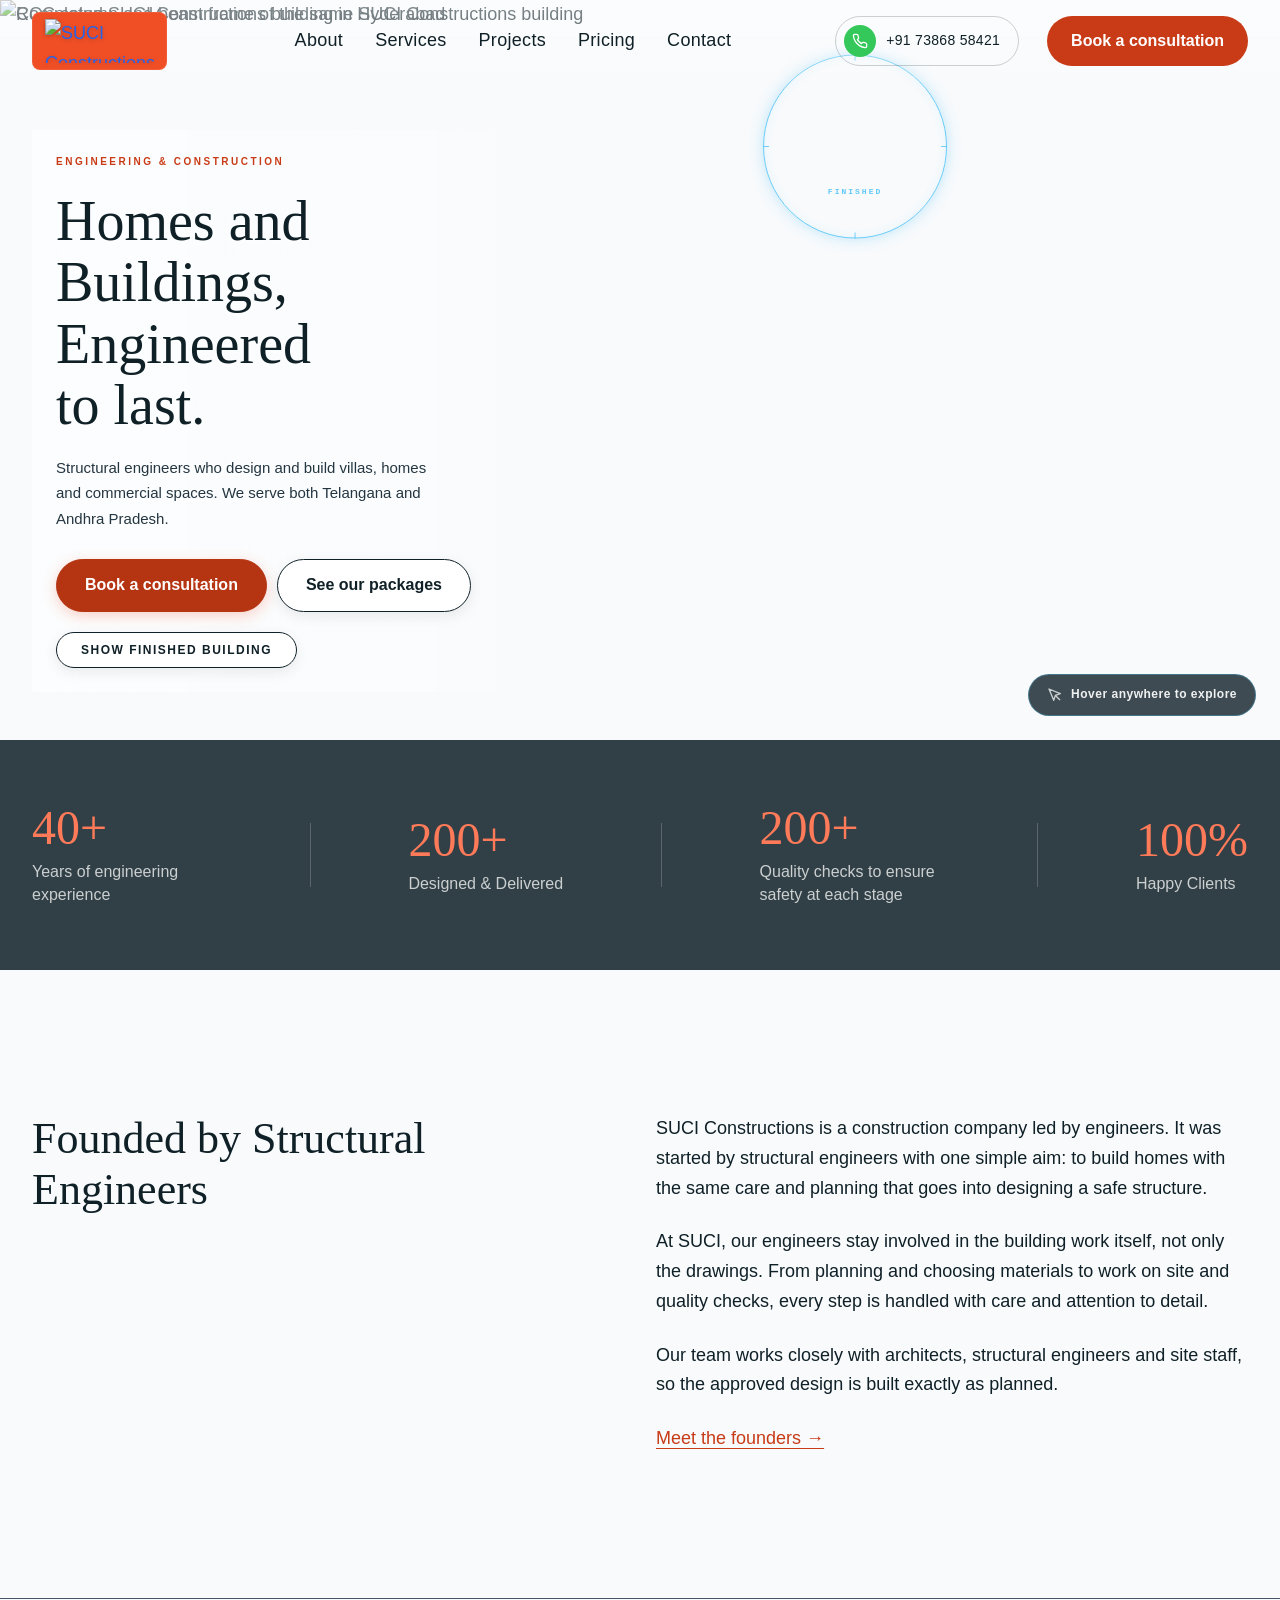
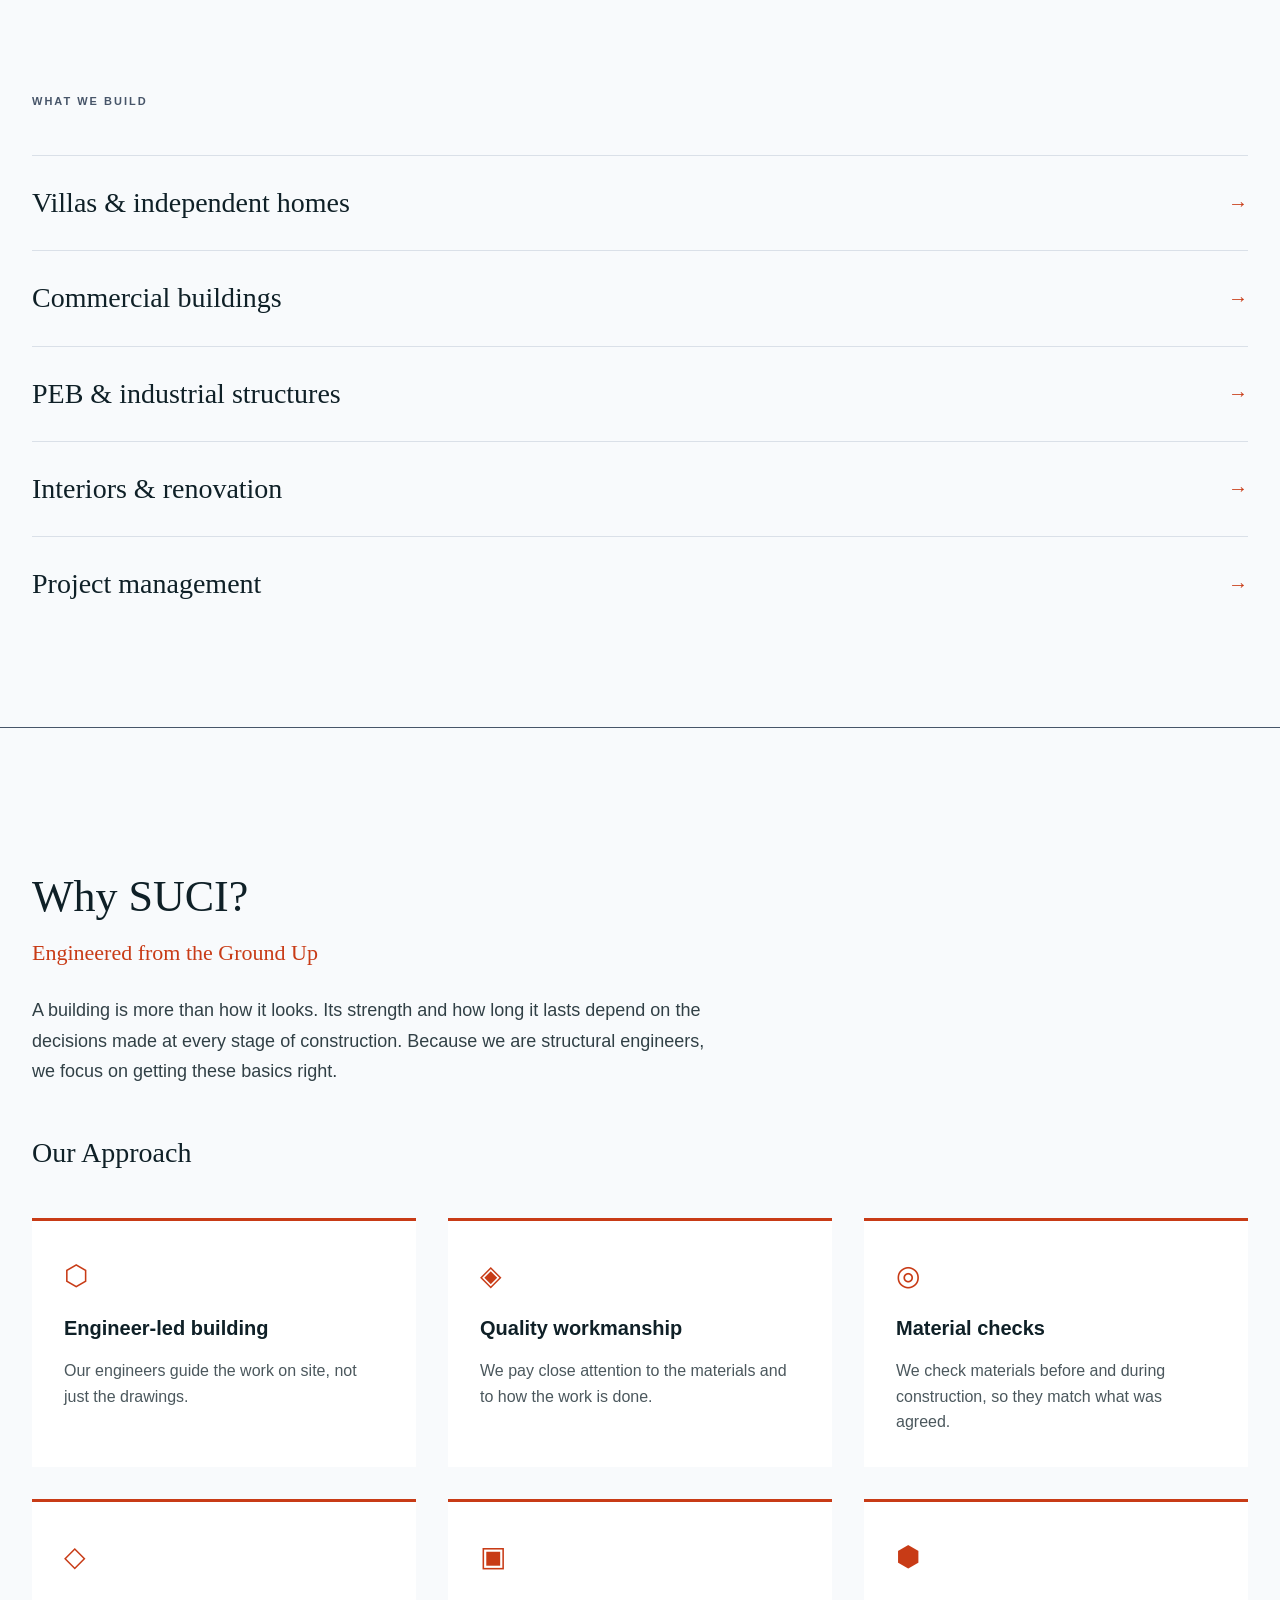
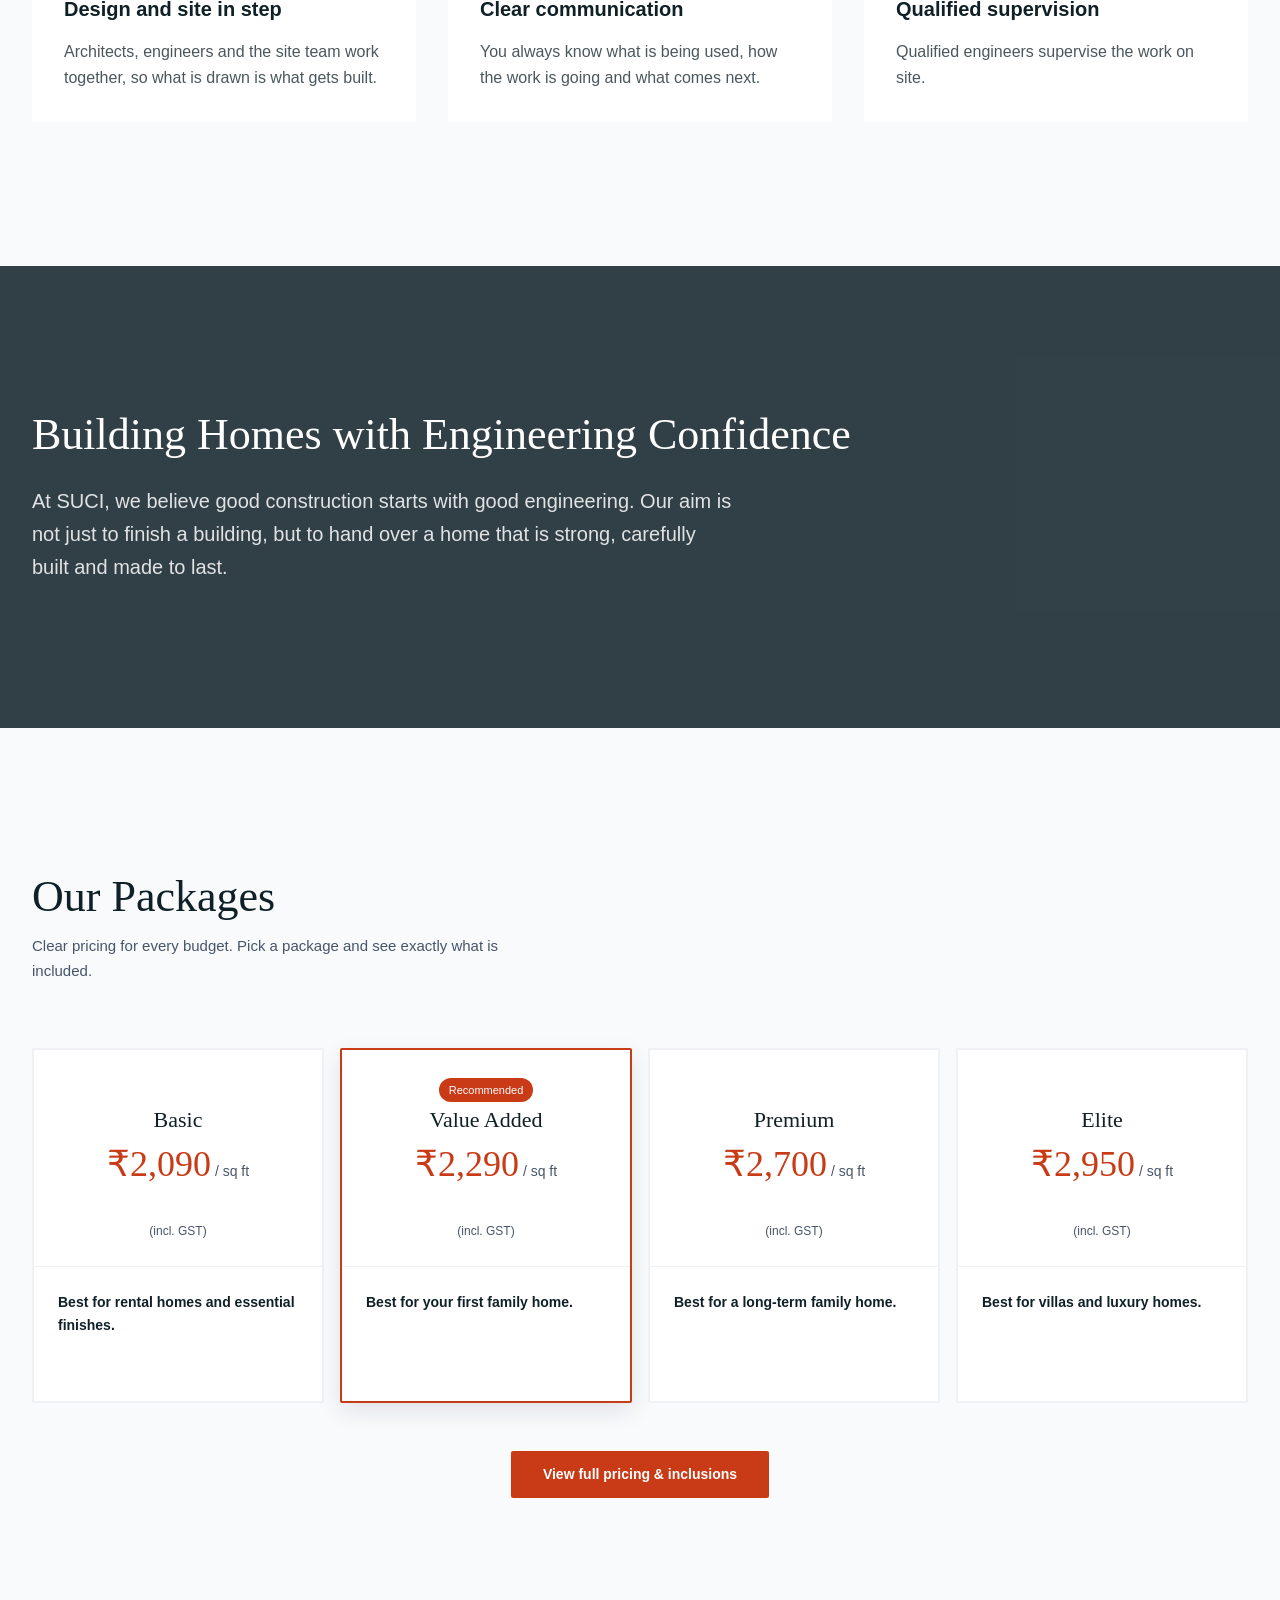
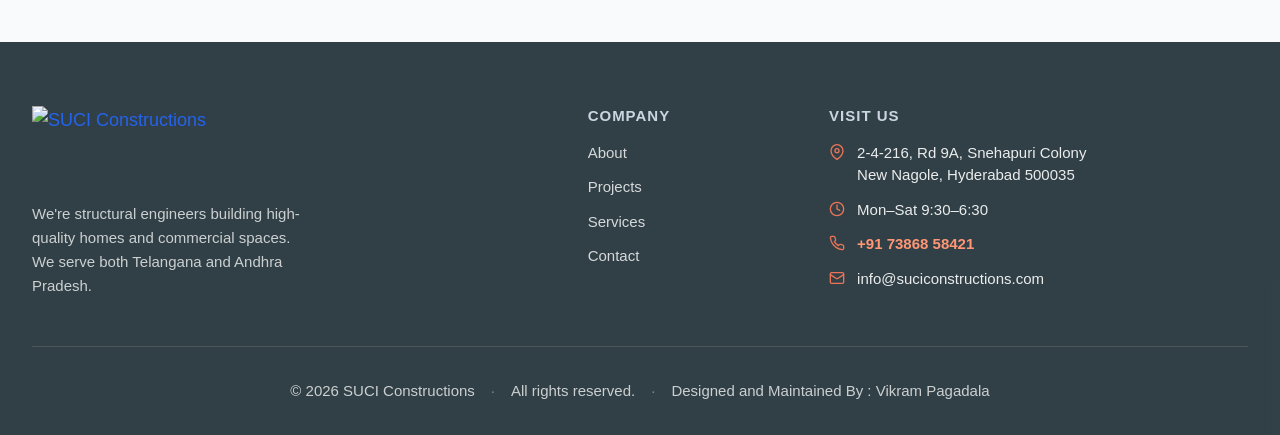
==== index.html @ 3cf6c7b2 "Upgrade hero reveal: desktop discovery hints, mobile before/after slider, and highlight SUCI signage" ====
<!DOCTYPE html>
<html lang="en-IN">
<head>
  <meta charset="UTF-8">
  <meta name="viewport" content="width=device-width, initial-scale=1.0">
  <title>Construction Company in Nagole, Hyderabad | SUCI Constructions</title>
  <meta name="description" content="Engineer-led construction company in Hyderabad. Villas, independent houses and commercial buildings from ₹2,090/sq ft incl. GST. Book a free site visit.">
  <meta name="robots" content="index, follow">
  <meta name="google-site-verification" content="68LJMjRYHz9mDx3RuXvPdCOgvHzrxz8_X8Z_x5QW__Y">
  <link rel="icon" href="favicon.ico" sizes="32x32">
  <link rel="icon" href="icon-48.png" type="image/png" sizes="48x48">
  <link rel="icon" href="icon-192.png" type="image/png" sizes="192x192">
  <link rel="apple-touch-icon" href="apple-touch-icon.png">
  <link rel="canonical" href="https://www.suciconstructions.com/">
  <link rel="preload" href="assets/fonts/bodoni-moda-latin.woff2" as="font" type="font/woff2" crossorigin>
  <link rel="preload" href="assets/fonts/manrope-latin.woff2" as="font" type="font/woff2" crossorigin>
  <link rel="stylesheet" href="style.css?v=20261029b">
  <script type="application/ld+json">
  {
    "@context": "https://schema.org",
    "@graph": [
      {
        "@type": "GeneralContractor",
        "@id": "https://www.suciconstructions.com/#business",
        "name": "SUCI Constructions",
        "url": "https://www.suciconstructions.com",
        "logo": "https://www.suciconstructions.com/assets/logos/suci-logo.png",
        "description": "Engineer-led construction company in Hyderabad building villas, independent houses and commercial buildings across Telangana and Andhra Pradesh.",
        "telephone": "+917386858421",
        "email": "info@suciconstructions.com",
        "foundingDate": "2025",
        "priceRange": "₹2,090–₹2,950 per sq ft",
        "address": {
          "@type": "PostalAddress",
          "streetAddress": "2-4-216, Road No. 9A, Snehapuri Colony, New Nagole",
          "addressLocality": "Hyderabad",
          "addressRegion": "Telangana",
          "postalCode": "500035",
          "addressCountry": "IN"
        },
        "geo": { "@type": "GeoCoordinates", "latitude": 17.3721316, "longitude": 78.556481 },
        "hasMap": "https://maps.app.goo.gl/ZUyRYHumkC7Lw5jk9",
        "openingHoursSpecification": [{
          "@type": "OpeningHoursSpecification",
          "dayOfWeek": ["Monday","Tuesday","Wednesday","Thursday","Friday","Saturday"],
          "opens": "09:30",
          "closes": "18:30"
        }],
        "areaServed": [
          { "@type": "City", "name": "Hyderabad" },
          { "@type": "State", "name": "Telangana" },
          { "@type": "State", "name": "Andhra Pradesh" }
        ],
        "sameAs": [
          "https://www.instagram.com/suci_constructions/",
          "https://www.youtube.com/@SUCICONSTRUCTIONS"
        ],
        "founder": { "@type": "Person", "name": "C. A. Prasad", "jobTitle": "Founder & Director" }
      },
      {
        "@type": "WebSite",
        "@id": "https://www.suciconstructions.com/#website",
        "url": "https://www.suciconstructions.com",
        "name": "SUCI Constructions",
        "inLanguage": "en-IN",
        "publisher": { "@id": "https://www.suciconstructions.com/#business" }
      }
    ]
  }
  </script>
</head>
<body>
  <a href="#main-content" class="skip-link">Skip to main content</a>

  <!-- HEADER -->
  <header class="site-header light-hero" id="site-header">
    <div class="container header-container">
      <a href="/" class="header-logo">
        <img src="assets/logos/suci-logo-200.webp" srcset="assets/logos/suci-logo-200.webp 200w, assets/logos/suci-logo-400.webp 400w" sizes="110px" width="200" height="81" alt="SUCI Constructions">
      </a>
      <nav class="header-nav">
        <a href="/about">About</a>
        <a href="/services">Services</a>
        <a href="/projects">Projects</a>
        <a href="/pricing">Pricing</a>
        <a href="/contact">Contact</a>
      </nav>
      <div class="header-right">
        <a href="tel:+917386858421" class="header-phone" aria-label="Call us at +91 73868 58421">
          <span class="phone-icon-wrap" aria-hidden="true">
            <svg xmlns="http://www.w3.org/2000/svg" width="16" height="16" viewBox="0 0 24 24" fill="none" stroke="currentColor" stroke-width="2" stroke-linecap="round" stroke-linejoin="round"><path d="M22 16.92v3a2 2 0 0 1-2.18 2 19.79 19.79 0 0 1-8.63-3.07 19.5 19.5 0 0 1-6-6 19.79 19.79 0 0 1-3.07-8.67A2 2 0 0 1 4.11 2h3a2 2 0 0 1 2 1.72 12.84 12.84 0 0 0 .7 2.81 2 2 0 0 1-.45 2.11L8.09 9.91a16 16 0 0 0 6 6l1.27-1.27a2 2 0 0 1 2.11-.45 12.84 12.84 0 0 0 2.81.7A2 2 0 0 1 22 16.92z"></path></svg>
          </span>
          <span class="phone-number">+91 73868 58421</span>
        </a>
        <div class="header-actions">
          <a href="/contact" class="header-cta">Book a consultation</a>
        </div>
        <button class="hamburger" aria-label="Open menu" aria-expanded="false" id="hamburger-btn">
          <span class="hamburger-bar"></span>
          <span class="hamburger-bar"></span>
          <span class="hamburger-bar"></span>
        </button>
      </div>
    </div>
  </header>

  <!-- MOBILE MENU -->
  <div class="mobile-menu" id="mobile-menu">
    <nav class="mobile-nav">
      <a href="/about">About</a>
      <a href="/services">Services</a>
      <a href="/projects">Projects</a>
      <a href="/pricing">Pricing</a>
      <a href="/contact">Contact</a>
    </nav>
    <div class="mobile-actions">
      <a href="tel:+917386858421" class="mobile-phone">+91 73868 58421</a>
      <a href="/contact" class="mobile-cta">Book a consultation</a>
    </div>
  </div>

  <main id="main-content">

    <!-- HERO -->
    <section class="hero-section" id="hero-reveal-section" aria-label="From structural design to completed building" style="--x: 66.8%; --y: 19.8%; --r: 78px; --feather: 28px; --mask-center: transparent; --mask-edge: black;">
      <div class="hero-image-stage" id="hero-stage">
        <!-- Bottom layer: Finished building -->
        <div class="hero-layer hero-layer-final">
          <picture>
            <source media="(max-width: 1023px)" sizes="100vw"
              srcset="assets/images/hero/hero-finished-synced-sq-480.webp 480w,
                      assets/images/hero/hero-finished-synced-sq-800.webp 800w,
                      assets/images/hero/hero-finished-synced-sq-941.webp 941w">
            <img src="assets/images/hero/hero-finished-synced-1672.webp"
              srcset="assets/images/hero/hero-finished-synced-1280.webp 1280w,
                      assets/images/hero/hero-finished-synced-1672.webp 1672w"
              sizes="100vw" width="1672" height="941" fetchpriority="high"
              alt="Completed SUCI Constructions building in Hyderabad" draggable="false">
          </picture>
        </div>

        <!-- Top layer: RCC column & beam frame structure (masked) -->
        <div class="hero-layer hero-layer-structure" id="hero-layer-structure">
          <picture>
            <source media="(max-width: 1023px)" sizes="100vw"
              srcset="assets/images/hero/hero-structure-synced-sq-480.webp 480w,
                      assets/images/hero/hero-structure-synced-sq-800.webp 800w,
                      assets/images/hero/hero-structure-synced-sq-941.webp 941w">
            <img src="assets/images/hero/hero-structure-synced-1672.webp"
              srcset="assets/images/hero/hero-structure-synced-1280.webp 1280w,
                      assets/images/hero/hero-structure-synced-1672.webp 1672w"
              sizes="100vw" width="1672" height="941" fetchpriority="high"
              alt="RCC column and beam frame of the same SUCI Constructions building" draggable="false">
          </picture>
        </div>

        <!-- Lens ring with crosshair ticks and label -->
        <div class="ring" id="hero-lens-ring" aria-hidden="true">
          <span class="ring-tick" data-pos="top"></span>
          <span class="ring-tick" data-pos="right"></span>
          <span class="ring-tick" data-pos="bottom"></span>
          <span class="ring-tick" data-pos="left"></span>
          <span class="ring-label" id="hero-ring-label">FINISHED</span>
        </div>

        <!-- Desktop: Hover discovery hint (auto-dismisses on first hover) -->
        <div class="hero-hint" id="hero-hint" aria-hidden="true">
          <svg xmlns="http://www.w3.org/2000/svg" width="16" height="16" viewBox="0 0 24 24" fill="none" stroke="currentColor" stroke-width="2" stroke-linecap="round" stroke-linejoin="round"><path d="M3 3l7.07 16.97 2.51-7.39 7.39-2.51L3 3z"/><path d="M13 13l6 6"/></svg>
          <span>Hover anywhere to explore</span>
        </div>

        <!-- Mobile: Before/After comparison slider -->
        <div class="hero-compare" id="hero-compare">
          <div class="hero-compare-track">
            <div class="hero-compare-line"></div>
            <button type="button" class="hero-compare-knob" id="hero-compare-knob" aria-label="Drag to compare structure and finished building">
              <svg xmlns="http://www.w3.org/2000/svg" width="18" height="18" viewBox="0 0 24 24" fill="none" stroke="currentColor" stroke-width="2.5" stroke-linecap="round" stroke-linejoin="round"><polyline points="15 18 9 12 15 6"/></svg>
              <svg xmlns="http://www.w3.org/2000/svg" width="18" height="18" viewBox="0 0 24 24" fill="none" stroke="currentColor" stroke-width="2.5" stroke-linecap="round" stroke-linejoin="round"><polyline points="9 18 15 12 9 6"/></svg>
            </button>
            <div class="hero-compare-line"></div>
          </div>
        </div>
        <span class="hero-compare-label hero-compare-label--left">STRUCTURE</span>
        <span class="hero-compare-label hero-compare-label--right">FINISHED</span>

        <!-- Mobile: Drag hint overlay (auto-dismisses) -->
        <div class="hero-swipe-hint" id="hero-swipe-hint" aria-hidden="true">
          <svg xmlns="http://www.w3.org/2000/svg" width="28" height="28" viewBox="0 0 24 24" fill="none" stroke="currentColor" stroke-width="1.5" stroke-linecap="round" stroke-linejoin="round"><path d="M18 11V6a2 2 0 0 0-4 0v5"/><path d="M14 10V4a2 2 0 0 0-4 0v7"/><path d="M10 10.5V3a2 2 0 0 0-4 0v10"/><path d="M18 11a2 2 0 1 1 4 0v3a8 8 0 0 1-8 8H12a8 8 0 0 1-6.3-3L2.2 14.8a1.7 1.7 0 0 1 2.6-2.2L6 14"/></svg>
          <span>Drag to compare</span>
        </div>
      </div>

      <div class="container hero-content-container">
        <div class="hero-content">
          <p class="hero-eyebrow">Engineering &amp; Construction</p>
          <h1 class="hero-headline">Homes and<br>Buildings,<br>Engineered<br>to last.</h1>
          <p class="hero-sub">Structural engineers who design and build villas, homes and commercial spaces. We serve both Telangana and Andhra Pradesh.</p>
          <div class="hero-actions">
            <a href="/contact" class="cta-button-primary">Book a consultation</a>
            <a href="#packages" class="cta-button-secondary">See our packages</a>
          </div>
          <button type="button" class="toggle-hero-btn" id="toggle-hero-btn" aria-pressed="false">
            Show Finished Building
          </button>
        </div>
      </div>
    </section>

    <!-- FIGURES BAND -->
    <section class="figures-band">
      <div class="container figures-grid">
        <div class="figure">
          <span class="figure-value">40+</span>
          <span class="figure-label">Years of engineering experience</span>
        </div>
        <div class="figure-divider"></div>
        <div class="figure">
          <span class="figure-value">200+</span>
          <span class="figure-label">Designed &amp; Delivered</span>
        </div>
        <div class="figure-divider"></div>
        <div class="figure">
          <span class="figure-value">200+</span>
          <span class="figure-label">Quality checks to ensure safety at each stage</span>
        </div>
        <div class="figure-divider"></div>
        <div class="figure">
          <span class="figure-value">100%</span>
          <span class="figure-label">Happy Clients</span>
        </div>
      </div>
    </section>

    <!-- INTRO SPLIT -->
    <section class="intro-section">
      <div class="container split-grid">
        <div class="intro-left">
          <h2>Founded by Structural Engineers</h2>
        </div>
        <div class="intro-right">
          <p>SUCI Constructions is a construction company led by engineers. It was started by structural engineers with one simple aim: to build homes with the same care and planning that goes into designing a safe structure.</p>
          <p>At SUCI, our engineers stay involved in the building work itself, not only the drawings. From planning and choosing materials to work on site and quality checks, every step is handled with care and attention to detail.</p>
          <p>Our team works closely with architects, structural engineers and site staff, so the approved design is built exactly as planned.</p>
          <a href="/about" class="text-link">Meet the founders →</a>
        </div>
      </div>
    </section>

    <!-- SERVICES LIST -->
    <section class="services-section">
      <div class="container">
        <h2 class="services-section-title">What we build</h2>
        <div class="services-list">
          <a href="/services" class="service-row"><span>Villas &amp; independent homes</span><span class="service-arrow">→</span></a>
          <a href="/services" class="service-row"><span>Commercial buildings</span><span class="service-arrow">→</span></a>
          <a href="/services" class="service-row"><span>PEB &amp; industrial structures</span><span class="service-arrow">→</span></a>
          <a href="/services" class="service-row"><span>Interiors &amp; renovation</span><span class="service-arrow">→</span></a>
          <a href="/services" class="service-row"><span>Project management</span><span class="service-arrow">→</span></a>
        </div>
      </div>
    </section>

    <!-- WHY SUCI -->
    <section class="why-section">
      <div class="container">
        <h2>Why SUCI?</h2>
        <p class="why-sub">Engineered from the Ground Up</p>
        <p class="why-intro">A building is more than how it looks. Its strength and how long it lasts depend on the decisions made at every stage of construction. Because we are structural engineers, we focus on getting these basics right.</p>
        <h3 class="approach-title">Our Approach</h3>
        <div class="why-grid">
          <div class="why-card">
            <div class="why-icon">⬡</div>
            <h4>Engineer-led building</h4>
            <p>Our engineers guide the work on site, not just the drawings.</p>
          </div>
          <div class="why-card">
            <div class="why-icon">◈</div>
            <h4>Quality workmanship</h4>
            <p>We pay close attention to the materials and to how the work is done.</p>
          </div>
          <div class="why-card">
            <div class="why-icon">◎</div>
            <h4>Material checks</h4>
            <p>We check materials before and during construction, so they match what was agreed.</p>
          </div>
          <div class="why-card">
            <div class="why-icon">◇</div>
            <h4>Design and site in step</h4>
            <p>Architects, engineers and the site team work together, so what is drawn is what gets built.</p>
          </div>
          <div class="why-card">
            <div class="why-icon">▣</div>
            <h4>Clear communication</h4>
            <p>You always know what is being used, how the work is going and what comes next.</p>
          </div>
          <div class="why-card">
            <div class="why-icon">⬢</div>
            <h4>Qualified supervision</h4>
            <p>Qualified engineers supervise the work on site.</p>
          </div>
        </div>
      </div>
    </section>

    <!-- BUILDING CONFIDENCE -->
    <section class="confidence-section">
      <div class="container">
        <h2>Building Homes with Engineering Confidence</h2>
        <p class="body-large">At SUCI, we believe good construction starts with good engineering. Our aim is not just to finish a building, but to hand over a home that is strong, carefully built and made to last.</p>
      </div>
    </section>

    <!-- PACKAGES -->
    <section class="packages-section" id="packages">
      <div class="container">
        <div class="packages-header">
          <h2>Our Packages</h2>
          <p class="packages-subtitle">Clear pricing for every budget. Pick a package and see exactly what is included.</p>
        </div>
        <div class="packages-grid">
          <!-- Basic -->
          <div class="package-card">
            <div class="package-card-header">
              <div class="badge-slot"></div>
              <h3 class="package-name">Basic</h3>
              <div class="price-block">
                <span class="package-price">₹2,090</span>
                <span class="price-unit">/ sq ft</span>
              </div>
              <span class="price-note">(incl. GST)</span>
            </div>
            <div class="recommendation-body">
              <p class="best-for">Best for rental homes and essential finishes.</p>
            </div>
          </div>
          <!-- Value Added -->
          <div class="package-card recommended">
            <div class="package-card-header">
              <div class="badge-slot"><span class="badge">Recommended</span></div>
              <h3 class="package-name">Value Added</h3>
              <div class="price-block">
                <span class="package-price">₹2,290</span>
                <span class="price-unit">/ sq ft</span>
              </div>
              <span class="price-note">(incl. GST)</span>
            </div>
            <div class="recommendation-body">
              <p class="best-for">Best for your first family home.</p>
            </div>
          </div>
          <!-- Premium -->
          <div class="package-card">
            <div class="package-card-header">
              <div class="badge-slot"></div>
              <h3 class="package-name">Premium</h3>
              <div class="price-block">
                <span class="package-price">₹2,700</span>
                <span class="price-unit">/ sq ft</span>
              </div>
              <span class="price-note">(incl. GST)</span>
            </div>
            <div class="recommendation-body">
              <p class="best-for">Best for a long-term family home.</p>
            </div>
          </div>
          <!-- Elite -->
          <div class="package-card">
            <div class="package-card-header">
              <div class="badge-slot"></div>
              <h3 class="package-name">Elite</h3>
              <div class="price-block">
                <span class="package-price">₹2,950</span>
                <span class="price-unit">/ sq ft</span>
              </div>
              <span class="price-note">(incl. GST)</span>
            </div>
            <div class="recommendation-body">
              <p class="best-for">Best for villas and luxury homes.</p>
            </div>
          </div>
        </div>
        <div class="packages-cta-wrap">
          <a href="/pricing" class="packages-cta">View full pricing &amp; inclusions</a>
        </div>
      </div>
    </section>

  </main>

  <!-- FOOTER -->
  <footer class="site-footer">
    <div class="container">
      <div class="footer-main">
        <div class="footer-brand">
          <a href="/" class="footer-logo">
            <img src="assets/logos/suci-logo-white-400.webp" srcset="assets/logos/suci-logo-white-400.webp 400w, assets/logos/suci-logo-white-600.webp 600w" sizes="200px" width="400" height="162" loading="lazy" decoding="async" alt="SUCI Constructions">
          </a>
          <p class="footer-description">We're structural engineers building high-quality homes and commercial spaces. We serve both Telangana and Andhra Pradesh.</p>
        </div>
        <div class="footer-links">
          <h4>Company</h4>
          <a href="/about">About</a>
          <a href="/projects">Projects</a>
          <a href="/services">Services</a>
          <a href="/contact">Contact</a>
        </div>
        <div class="footer-contact">
          <h4>Visit us</h4>
          <div class="footer-contact-item">
            <svg xmlns="http://www.w3.org/2000/svg" width="16" height="16" viewBox="0 0 24 24" fill="none" stroke="currentColor" stroke-width="2" stroke-linecap="round" stroke-linejoin="round"><path d="M21 10c0 7-9 13-9 13s-9-6-9-13a9 9 0 0 1 18 0z"></path><circle cx="12" cy="10" r="3"></circle></svg>
            <a href="https://maps.app.goo.gl/ZUyRYHumkC7Lw5jk9" target="_blank" rel="noopener noreferrer" style="color:inherit;text-decoration:none">2-4-216, Rd 9A, Snehapuri Colony<br>New Nagole, Hyderabad 500035</a>
          </div>
          <div class="footer-contact-item">
            <svg xmlns="http://www.w3.org/2000/svg" width="16" height="16" viewBox="0 0 24 24" fill="none" stroke="currentColor" stroke-width="2" stroke-linecap="round" stroke-linejoin="round"><circle cx="12" cy="12" r="10"></circle><polyline points="12 6 12 12 16 14"></polyline></svg>
            <p>Mon–Sat 9:30–6:30</p>
          </div>
          <div class="footer-contact-item">
            <svg xmlns="http://www.w3.org/2000/svg" width="16" height="16" viewBox="0 0 24 24" fill="none" stroke="currentColor" stroke-width="2" stroke-linecap="round" stroke-linejoin="round"><path d="M22 16.92v3a2 2 0 0 1-2.18 2 19.79 19.79 0 0 1-8.63-3.07 19.5 19.5 0 0 1-6-6 19.79 19.79 0 0 1-3.07-8.67A2 2 0 0 1 4.11 2h3a2 2 0 0 1 2 1.72 12.84 12.84 0 0 0 .7 2.81 2 2 0 0 1-.45 2.11L8.09 9.91a16 16 0 0 0 6 6l1.27-1.27a2 2 0 0 1 2.11-.45 12.84 12.84 0 0 0 2.81.7A2 2 0 0 1 22 16.92z"></path></svg>
            <p class="footer-phone">+91 73868 58421</p>
          </div>
          <div class="footer-contact-item">
            <svg xmlns="http://www.w3.org/2000/svg" width="16" height="16" viewBox="0 0 24 24" fill="none" stroke="currentColor" stroke-width="2" stroke-linecap="round" stroke-linejoin="round"><rect width="20" height="16" x="2" y="4" rx="2"></rect><path d="m22 7-8.97 5.7a1.94 1.94 0 0 1-2.06 0L2 7"></path></svg>
            <p>info@suciconstructions.com</p>
          </div>
        </div>
      </div>
      <div class="footer-bottom">
        <p>© 2026 SUCI Constructions</p>
        <span class="footer-bottom-sep">·</span>
        <span>All rights reserved.</span>
        <span class="footer-bottom-sep">·</span>
        <a href="https://www.linkedin.com/in/vikrampagadala/" target="_blank" rel="noopener noreferrer" class="footer-credit-link">Designed and Maintained By : Vikram Pagadala</a>
      </div>
    </div>
  </footer>

  <script src="main.js?v=20261029b"></script>
</body>
</html>
---- style.css ----
/* ==========================================================================
   SELF-HOSTED FONTS (Bodoni Moda & Manrope)
   ========================================================================== */
/* Bodoni Moda latin-ext (includes Rupee symbol U+20B9) */
@font-face {
  font-family: 'Bodoni Moda';
  font-style: normal;
  font-weight: 500 600;
  font-display: swap;
  src: url('assets/fonts/bodoni-moda-latin-ext.woff2') format('woff2');
  unicode-range: U+0100-02BA, U+02BD-02C5, U+02C7-02CC, U+02CE-02D7, U+02DD-02FF, U+0304, U+0308, U+0329, U+1D00-1DBF, U+1E00-1E9F, U+1EF2-1EFF, U+2020, U+20A0-20AB, U+20AD-20C4, U+2113, U+2C60-2C7F, U+A720-A7FF;
}

/* Bodoni Moda latin */
@font-face {
  font-family: 'Bodoni Moda';
  font-style: normal;
  font-weight: 500 600;
  font-display: swap;
  src: url('assets/fonts/bodoni-moda-latin.woff2') format('woff2');
  unicode-range: U+0000-00FF, U+0131, U+0152-0153, U+02BB-02BC, U+02C6, U+02DA, U+02DC, U+0304, U+0308, U+0329, U+2000-206F, U+20AC, U+2122, U+2191, U+2193, U+2212, U+2215, U+FEFF, U+FFFD;
}

/* Manrope latin-ext */
@font-face {
  font-family: 'Manrope';
  font-style: normal;
  font-weight: 400 600;
  font-display: swap;
  src: url('assets/fonts/manrope-latin-ext.woff2') format('woff2');
  unicode-range: U+0100-02BA, U+02BD-02C5, U+02C7-02CC, U+02CE-02D7, U+02DD-02FF, U+0304, U+0308, U+0329, U+1D00-1DBF, U+1E00-1E9F, U+1EF2-1EFF, U+2020, U+20A0-20AB, U+20AD-20C4, U+2113, U+2C60-2C7F, U+A720-A7FF;
}

/* Manrope latin */
@font-face {
  font-family: 'Manrope';
  font-style: normal;
  font-weight: 400 600;
  font-display: swap;
  src: url('assets/fonts/manrope-latin.woff2') format('woff2');
  unicode-range: U+0000-00FF, U+0131, U+0152-0153, U+02BB-02BC, U+02C6, U+02DA, U+02DC, U+0304, U+0308, U+0329, U+2000-206F, U+20AC, U+2122, U+2191, U+2193, U+2212, U+2215, U+FEFF, U+FFFD;
}

/* ============================================
   DESIGN TOKENS
   ============================================ */
:root {
  --color-deccan-slate: #0F2027;
  --color-tandur-stone: #475569;
  --color-lime-plaster: #F8FAFC;
  --color-pure-white: #FFFFFF;
  --color-aged-brass: #f04f26;
  --color-aged-brass-dark: #c83b16;
  --color-aged-brass-light: #ff7a59;
  --color-survey-blue: #2563EB;

  --space-4: 4px;
  --space-8: 8px;
  --space-12: 12px;
  --space-16: 16px;
  --space-24: 24px;
  --space-32: 32px;
  --space-40: 40px;
  --space-48: 48px;
  --space-64: 64px;
  --space-96: 96px;
  --space-144: 144px;

  --font-base-desktop: 18px;
  --font-base-mobile: 16px;

  --font-weight-regular: 400;
  --font-weight-medium: 500;
  --font-weight-semibold: 600;

  --container-max-width: 1320px;

  --font-bodoni: 'Bodoni Moda', serif;
  --font-manrope: 'Manrope', sans-serif;
}

/* ============================================
   RESET & BASE
   ============================================ */
*, *::before, *::after {
  box-sizing: border-box;
  margin: 0;
  padding: 0;
}

html {
  scroll-behavior: smooth;
}

html, body {
  max-width: 100vw;
  overflow-x: hidden;
  background-color: var(--color-lime-plaster);
  color: var(--color-deccan-slate);
  font-family: var(--font-manrope), sans-serif;
  font-size: var(--font-base-mobile);
  line-height: 1.65;
}

p { text-align: left; }

@media (min-width: 768px) {
  html, body { font-size: var(--font-base-desktop); }
}

a {
  color: var(--color-survey-blue);
  text-decoration: none;
}

img { max-width: 100%; height: auto; display: block; }

/* ============================================
   SKIP LINK (accessibility)
   ============================================ */
.skip-link {
  position: absolute;
  top: -100px;
  left: var(--space-16);
  background: var(--color-aged-brass-dark);
  color: var(--color-pure-white);
  padding: 8px 16px;
  z-index: 9999;
  transition: top 0.2s;
}
.skip-link:focus { top: var(--space-16); }

/* ============================================
   TYPOGRAPHY
   ============================================ */
h1, h2, h3 {
  font-family: var(--font-bodoni), serif;
  font-weight: var(--font-weight-medium);
}
h4 { font-weight: var(--font-weight-semibold); }

h1 { font-size: 32px; line-height: 1.1; }
h2 { font-size: 26px; line-height: 1.15; }
h3 { font-size: 21px; line-height: 1.25; }
h4 { font-size: 16px; line-height: 1.35; }

.display-text {
  font-family: var(--font-bodoni), serif;
  font-weight: var(--font-weight-medium);
  font-size: 38px;
  line-height: 1.05;
}
.body-large { font-size: 16px; line-height: 1.65; }
.body-small { font-size: 13px; line-height: 1.5; font-weight: var(--font-weight-medium); }

@media (min-width: 768px) {
  h1 { font-size: 52px; }
  h2 { font-size: 38px; }
  h3 { font-size: 26px; }
  h4 { font-size: 18px; }
  .display-text { font-size: 68px; }
  .body-large { font-size: 18px; }
}

@media (min-width: 1024px) {
  h1 { font-size: 64px; }
  h2 { font-size: 44px; }
  h3 { font-size: 28px; }
  h4 { font-size: 20px; }
  .display-text { font-size: 88px; }
  .body-large { font-size: 20px; }
}

/* ============================================
   LAYOUT UTILITIES
   ============================================ */
.container {
  width: 100%;
  max-width: var(--container-max-width);
  margin: 0 auto;
  padding: 0 16px;
}
@media (min-width: 768px) { .container { padding: 0 24px; } }
@media (min-width: 1024px) { .container { padding: 0 32px; } }

/* ============================================
   FOCUS STYLES
   ============================================ */
button:focus-visible,
a:focus-visible {
  outline: 2px solid var(--color-aged-brass);
  outline-offset: 3px;
}

@media (prefers-reduced-motion: reduce) {
  * {
    animation-duration: 0.01ms !important;
    animation-iteration-count: 1 !important;
    transition-duration: 0.01ms !important;
    scroll-behavior: auto !important;
  }
}

/* ============================================
   HEADER
   ============================================ */
.site-header {
  position: fixed;
  top: 0;
  left: 0;
  width: 100%;
  z-index: 200;
  padding: var(--space-12) 0;
  transition: background-color 0.3s ease, padding 0.3s ease, box-shadow 0.3s ease;
  color: var(--color-pure-white);
  background-color: var(--color-deccan-slate);
}

.site-header.scrolled {
  padding: var(--space-8) 0;
  box-shadow: 0 2px 20px rgba(0,0,0,0.25);
}

.site-header.light-hero {
  color: var(--color-deccan-slate);
  background: linear-gradient(to bottom, rgba(255,255,255,0.5), rgba(255,255,255,0.12));
}
.site-header.light-hero .header-phone { border-color: rgba(15,32,39,0.2); }
.site-header.light-hero .hamburger-bar { background-color: var(--color-deccan-slate); }

.header-container {
  display: flex;
  justify-content: space-between;
  align-items: center;
}

/* Logo */
.header-logo {
  display: flex;
  align-items: center;
  z-index: 1;
  margin-right: var(--space-24);
  padding: 6px 12px;
  border-radius: 8px;
  background: var(--color-aged-brass);
  border: 1px solid rgba(255,255,255,0.08);
  transition: background-color 0.3s ease, transform 0.25s ease;
}
.header-logo:hover {
  background-color: #d63e17;
  transform: scale(1.03);
  text-decoration: none;
}
.header-logo img {
  height: 40px;
  width: auto;
  object-fit: contain;
  filter: drop-shadow(0 1px 2px rgba(0,0,0,0.2));
}
@media (min-width: 768px) { .header-logo img { height: 44px; } }

/* Desktop Nav */
.header-nav {
  display: none;
}
@media (min-width: 1024px) {
  .header-nav {
    display: flex;
    gap: var(--space-32);
    align-items: center;
  }
}
.header-nav a {
  color: inherit;
  font-size: 18px;
  font-weight: var(--font-weight-medium);
  letter-spacing: 0.3px;
}
.header-nav a:hover {
  text-decoration: underline;
  text-underline-offset: 4px;
}

/* Right Side */
.header-right {
  display: flex;
  align-items: center;
  gap: var(--space-16);
}

.header-phone {
  position: relative;
  display: flex;
  align-items: center;
  gap: 10px;
  font-size: 13px;
  font-weight: var(--font-weight-medium);
  color: inherit;
  letter-spacing: 0.3px;
  white-space: nowrap;
  padding: 8px 18px 8px 8px;
  border-radius: 999px;
  border: 1px solid rgba(255,255,255,0.15);
  overflow: hidden;
  transition: border-color 0.3s ease, color 0.3s ease;
  z-index: 1;
}
.header-phone::before {
  content: "";
  position: absolute;
  inset: 0;
  background: linear-gradient(135deg, #34C759 0%, #30D158 100%);
  border-radius: 999px;
  transform: translateX(-100%);
  transition: transform 0.4s cubic-bezier(0.22,1,0.36,1);
  z-index: -1;
}
.header-phone:hover::before { transform: translateX(0); }
.header-phone:hover { border-color: #34C759; color: var(--color-pure-white); text-decoration: none; }

.phone-icon-wrap {
  display: flex;
  align-items: center;
  justify-content: center;
  width: 32px;
  height: 32px;
  border-radius: 50%;
  background-color: #34C759;
  color: var(--color-pure-white);
  flex-shrink: 0;
  transition: transform 0.4s cubic-bezier(0.22,1,0.36,1), box-shadow 0.3s ease;
}
.header-phone:hover .phone-icon-wrap {
  transform: rotate(-15deg) scale(1.1);
  box-shadow: 0 0 0 4px rgba(52,199,89,0.25), 0 0 12px rgba(52,199,89,0.3);
  animation: ringPulse 1.2s ease infinite;
}
.phone-icon-wrap svg { stroke: #ffffff; }
.header-phone .phone-number { display: none; }
@media (min-width: 768px) { .header-phone .phone-number { display: inline; } }
@media (min-width: 1024px) { .header-phone { font-size: 14px; margin-right: 12px; } }

@keyframes ringPulse {
  0% { box-shadow: 0 0 0 0 rgba(52,199,89,0.4); }
  70% { box-shadow: 0 0 0 10px rgba(52,199,89,0); }
  100% { box-shadow: 0 0 0 0 rgba(52,199,89,0); }
}

.header-actions { display: none; }
@media (min-width: 1024px) {
  .header-actions { display: flex; align-items: center; gap: var(--space-24); }
}

.header-cta {
  background-color: var(--color-aged-brass-dark);
  color: var(--color-pure-white);
  padding: 12px 24px;
  border-radius: 999px;
  font-size: 16px;
  font-weight: var(--font-weight-semibold);
  text-decoration: none;
  transition: background-color 0.2s ease, transform 0.2s ease;
  white-space: nowrap;
}
.header-cta:hover { background-color: #d63e17; text-decoration: none; transform: translateY(-1px); }

/* Hamburger */
.hamburger {
  display: flex;
  flex-direction: column;
  justify-content: center;
  gap: 5px;
  background: none;
  border: none;
  cursor: pointer;
  padding: var(--space-8);
  z-index: 210;
}
@media (min-width: 1024px) { .hamburger { display: none; } }

.hamburger-bar {
  display: block;
  width: 24px;
  height: 2px;
  background-color: var(--color-pure-white);
  transition: transform 0.25s ease, opacity 0.25s ease;
  transform-origin: center;
}

/* Mobile Menu */
.mobile-menu {
  position: fixed;
  inset: 0;
  background-color: var(--color-deccan-slate);
  z-index: 199;
  display: none;
  flex-direction: column;
  justify-content: flex-start;
  padding: 120px var(--space-32) var(--space-64);
  overflow-y: auto;
}
.mobile-menu.open { display: flex; }
@media (min-width: 1024px) { .mobile-menu { display: none !important; } }

.mobile-nav {
  display: flex;
  flex-direction: column;
  gap: var(--space-8);
  margin-bottom: var(--space-64);
}
.mobile-nav a {
  font-family: var(--font-bodoni), serif;
  font-size: 40px;
  color: var(--color-pure-white);
  font-weight: var(--font-weight-medium);
  padding: var(--space-12) 0;
  border-bottom: 1px solid rgba(255,255,255,0.1);
  transition: color 0.2s ease;
}
.mobile-nav a:hover { color: var(--color-aged-brass); text-decoration: none; }

.mobile-actions {
  display: flex;
  flex-direction: column;
  gap: var(--space-16);
  align-items: flex-start;
}
.mobile-phone {
  display: inline-block;
  color: rgba(255,255,255,0.85);
  font-size: 18px;
  font-weight: var(--font-weight-medium);
  padding: 14px 28px;
  border-radius: 999px;
  border: 1px solid rgba(255,255,255,0.2);
  transition: background-color 0.2s ease, border-color 0.2s ease;
}
.mobile-phone:hover { color: var(--color-pure-white); background-color: rgba(255,255,255,0.08); border-color: rgba(255,255,255,0.35); text-decoration: none; }
.mobile-cta {
  display: inline-block;
  background-color: var(--color-aged-brass-dark);
  color: var(--color-pure-white);
  padding: 16px 32px;
  border-radius: 999px;
  font-size: 16px;
  font-weight: var(--font-weight-semibold);
  transition: background-color 0.2s ease;
}
.mobile-cta:hover { background-color: #d63e17; text-decoration: none; }

/* ============================================
   FOOTER
   ============================================ */
.site-footer {
  background-color: rgba(15,32,39,0.85);
  color: var(--color-pure-white);
  padding-top: var(--space-48);
}
@media (min-width: 768px) { .site-footer { padding-top: var(--space-64); } }

.footer-main {
  display: grid;
  grid-template-columns: 1fr 1fr;
  gap: var(--space-32);
  margin-bottom: var(--space-48);
}
@media (min-width: 768px) { .footer-main { grid-template-columns: 2.5fr 1fr 2fr; } }

.footer-brand {
  display: flex;
  flex-direction: column;
  gap: var(--space-16);
  grid-column: 1 / -1;
}
@media (min-width: 768px) { .footer-brand { grid-column: auto; } }

.footer-logo { display: flex; }
.footer-logo img { height: 80px; width: auto; object-fit: contain; }

.footer-description {
  font-size: 15px;
  opacity: 0.75;
  line-height: 1.6;
  max-width: 280px;
}

.footer-links, .footer-contact {
  display: flex;
  flex-direction: column;
  gap: var(--space-12);
}
.footer-links h4, .footer-contact h4 {
  color: #CBD5E1;
  margin-bottom: var(--space-4);
  font-size: 15px;
  text-transform: uppercase;
  letter-spacing: 1px;
}
.footer-links a {
  color: var(--color-pure-white);
  opacity: 0.8;
  text-decoration: none;
  font-size: 15px;
  line-height: 1.5;
}
.footer-links a:hover { text-decoration: underline; text-underline-offset: 4px; opacity: 1; }

.footer-contact p, .footer-contact a {
  color: var(--color-pure-white);
  opacity: 0.9;
  text-decoration: none;
  font-size: 15px;
  line-height: 1.5;
}

.footer-contact-item {
  display: flex;
  align-items: flex-start;
  gap: var(--space-12);
}
.footer-contact-item svg {
  flex-shrink: 0;
  width: 16px;
  height: 16px;
  margin-top: 2px;
  color: var(--color-aged-brass-light);
  opacity: 0.9;
}
.footer-phone {
  font-weight: var(--font-weight-semibold);
  color: #ff9675 !important;
  opacity: 1 !important;
}

.footer-bottom {
  display: flex;
  flex-direction: column;
  justify-content: center;
  align-items: center;
  padding: var(--space-32) 0;
  border-top: 1px solid rgba(138,139,128,0.3);
  font-size: 15px;
  color: rgba(255,255,255,0.75);
  gap: var(--space-12);
  text-align: center;
}
@media (min-width: 768px) { .footer-bottom { flex-direction: row; gap: var(--space-16); } }
.footer-bottom-sep { display: none; }
@media (min-width: 768px) { .footer-bottom-sep { display: inline; opacity: 0.5; } }
.footer-credit-link { color: rgba(255,255,255,0.75); text-decoration: none; transition: color 0.2s ease; }
.footer-credit-link:hover { color: var(--color-aged-brass-light); text-decoration: underline; text-underline-offset: 3px; }

/* ============================================
   BREADCRUMBS
   ============================================ */
.breadcrumbs {
  position: absolute;
  top: 70px;
  left: 0;
  width: 100%;
  z-index: 10;
  padding: var(--space-8) 0;
}
.breadcrumbs nav {
  font-size: 13px;
  color: rgba(255,255,255,0.6);
}
.breadcrumbs a { color: rgba(255,255,255,0.6); }
.breadcrumbs a:hover { color: var(--color-pure-white); }
.breadcrumbs .separator { margin: 0 var(--space-8); }

/* ============================================
   HERO (Home Page — Interactive Hero Reveal)
   ============================================ */
.hero-section {
  position: relative;
  display: grid;
  width: 100%;
  padding-top: 104px;
  background: #f8fafc;
  --x: 50%;
  --y: 50%;
  --r: 0px;
  --feather: 0px;
}

.hero-image-stage {
  position: relative;
  width: 100%;
  aspect-ratio: 1;
  overflow: hidden;
  cursor: crosshair;
}

@media (min-width: 1024px) {
  .hero-section { padding-top: 0; }
  .hero-image-stage {
    grid-area: 1 / 1;
    aspect-ratio: 16 / 9;
    min-height: 740px;
    height: 100%;
  }
}

.hero-layer,
.hero-layer picture,
.hero-layer img {
  position: absolute;
  inset: 0;
  width: 100%;
  height: 100%;
  object-fit: cover;
  object-position: 75% center;
  user-select: none;
  pointer-events: none;
}

.hero-layer-final {
  z-index: 1;
}

.hero-layer-structure {
  z-index: 2;
  -webkit-mask-image: radial-gradient(
    circle at var(--x) var(--y),
    var(--mask-center, transparent) 0px,
    var(--mask-center, transparent) var(--r),
    var(--mask-edge, black) calc(var(--r) + var(--feather))
  );
  mask-image: radial-gradient(
    circle at var(--x) var(--y),
    var(--mask-center, transparent) 0px,
    var(--mask-center, transparent) var(--r),
    var(--mask-edge, black) calc(var(--r) + var(--feather))
  );
  will-change: mask-position;
}

@supports not (mask-image: radial-gradient(black, transparent)) {
  .hero-section:hover .hero-layer-structure {
    opacity: 0;
    transition: opacity 0.4s ease;
  }
}

/* Lens ring */
.ring {
  position: absolute;
  opacity: 0;
  top: 0;
  left: 0;
  z-index: 5;
  border-radius: 50%;
  border: 1.5px solid rgba(79, 195, 247, 0.85);
  box-shadow: 0 0 14px rgba(79, 195, 247, 0.35), inset 0 0 10px rgba(79, 195, 247, 0.1);
  pointer-events: none;
  transition: opacity 0.3s ease;
  display: flex;
  align-items: center;
  justify-content: center;
  will-change: transform;
  animation: lensRestPulse 3s ease-in-out infinite;
}

@keyframes lensRestPulse {
  0%, 100% {
    box-shadow: 0 0 12px rgba(79, 195, 247, 0.3), inset 0 0 8px rgba(79, 195, 247, 0.08);
    border-color: rgba(79, 195, 247, 0.75);
  }
  50% {
    box-shadow: 0 0 22px rgba(79, 195, 247, 0.55), 0 0 0 4px rgba(79, 195, 247, 0.15), inset 0 0 14px rgba(79, 195, 247, 0.18);
    border-color: rgba(79, 195, 247, 0.95);
  }
}

.ring-tick {
  position: absolute;
  background-color: rgba(79, 195, 247, 0.8);
}
.ring-tick[data-pos="top"],
.ring-tick[data-pos="bottom"] { width: 1px; height: 6px; }
.ring-tick[data-pos="left"],
.ring-tick[data-pos="right"]  { width: 6px; height: 1px; }
.ring-tick[data-pos="top"]    { top: -1px;    left: 50%; transform: translateX(-50%); }
.ring-tick[data-pos="bottom"] { bottom: -1px; left: 50%; transform: translateX(-50%); }
.ring-tick[data-pos="left"]   { left: -1px;   top: 50%;  transform: translateY(-50%); }
.ring-tick[data-pos="right"]  { right: -1px;  top: 50%;  transform: translateY(-50%); }

.ring-label {
  font-size: 8px;
  font-family: 'Courier New', monospace;
  letter-spacing: 2px;
  color: rgba(79, 195, 247, 0.9);
  text-transform: uppercase;
  font-weight: 700;
  position: absolute;
  bottom: 22%;
}

@media (hover: none) {
  .hero-image-stage { cursor: default; touch-action: pan-y; }
  .ring { display: none; }
}

.hero-content-container {
  z-index: 6;
  display: flex;
  align-items: center;
  padding-top: 32px;
  padding-bottom: 40px;
  pointer-events: none;
}
.hero-content {
  display: flex;
  flex-direction: column;
  justify-content: center;
  width: 100%;
  max-width: 600px;
  pointer-events: auto;
  text-shadow: 0 1px 4px rgba(255,255,255,0.45);
}
@media (min-width: 1024px) {
  .hero-content-container { grid-area: 1 / 1; padding-top: 130px; padding-bottom: 48px; }
  .hero-content {
    max-width: 520px;
    padding: 24px;
    background: linear-gradient(90deg, rgba(255, 255, 255, 0.58) 0%, rgba(255, 255, 255, 0.38) 75%, transparent 100%);
  }
}

.hero-eyebrow {
  font-size: 10px;
  font-weight: 600;
  letter-spacing: 2.5px;
  text-transform: uppercase;
  color: var(--color-aged-brass-dark);
  margin-bottom: 20px;
}
.hero-headline {
  font-family: var(--font-bodoni), serif;
  font-weight: 500;
  font-size: 33px;
  line-height: 1.1;
  color: var(--color-deccan-slate);
  margin: 0 0 16px;
}
@media (min-width: 480px) { .hero-headline { font-size: 40px; } }
@media (min-width: 768px) { .hero-headline { font-size: 47px; margin: 0 0 18px; } }
@media (min-width: 1280px) { .hero-headline { font-size: 56px; } }

.hero-sub {
  font-size: 15px;
  line-height: 1.7;
  color: #243641;
  max-width: 380px;
  margin-bottom: 28px;
}

.hero-actions {
  display: flex;
  flex-direction: column;
  gap: 10px;
  align-items: flex-start;
  pointer-events: auto;
  margin-bottom: 20px;
}
@media (min-width: 480px) { .hero-actions { flex-direction: row; flex-wrap: wrap; } }

.cta-button-primary {
  display: inline-block;
  background-color: #b53513;
  color: #ffffff;
  padding: 12px 28px;
  border-radius: 999px;
  border: 1.5px solid #b53513;
  font-weight: 600;
  font-size: 16px;
  text-shadow: none;
  box-shadow: 0 4px 14px rgba(240,79,38,0.25);
  cursor: pointer;
  transition: background-color 0.2s ease, transform 0.2s ease;
  text-align: center;
}
.cta-button-primary:hover { background-color: #a32c0f; border-color: #a32c0f; text-decoration: none; transform: translateY(-2px); }

.cta-button-secondary {
  display: inline-block;
  background-color: rgba(255,255,255,0.95);
  color: var(--color-deccan-slate);
  border: 1.5px solid var(--color-deccan-slate);
  padding: 12px 28px;
  border-radius: 999px;
  font-weight: 600;
  font-size: 16px;
  box-shadow: 0 4px 14px rgba(0,0,0,0.08);
  cursor: pointer;
  transition: border-color 0.2s ease, background-color 0.2s ease;
  text-align: center;
}
.cta-button-secondary:hover { border-color: var(--color-deccan-slate); background-color: rgba(255,255,255,0.5); text-decoration: none; }

.toggle-hero-btn {
  pointer-events: auto;
  background: rgba(255, 255, 255, 0.95);
  border: 1.5px solid var(--color-deccan-slate);
  color: var(--color-deccan-slate);
  padding: 10px 24px;
  border-radius: 999px;
  font-size: 12px;
  font-weight: 700;
  letter-spacing: 1.5px;
  text-transform: uppercase;
  box-shadow: 0 4px 14px rgba(0, 0, 0, 0.08);
  cursor: pointer;
  transition: border-color 0.2s, color 0.2s;
  align-self: flex-start;
}
.toggle-hero-btn:hover {
  border-color: var(--color-deccan-slate);
  color: var(--color-deccan-slate);
}
.toggle-hero-btn:focus-visible {
  outline: 2px solid #4FC3F7;
  outline-offset: 3px;
}

/* ---- Hero: Desktop Discovery Hint ---- */
.hero-hint {
  position: absolute;
  z-index: 7;
  bottom: 24px;
  right: 24px;
  display: none;
  align-items: center;
  gap: 8px;
  padding: 10px 18px;
  background: rgba(15, 32, 39, 0.8);
  backdrop-filter: blur(8px);
  -webkit-backdrop-filter: blur(8px);
  border: 1px solid rgba(79, 195, 247, 0.35);
  border-radius: 999px;
  color: rgba(255, 255, 255, 0.92);
  font-size: 12px;
  font-weight: 600;
  letter-spacing: 0.5px;
  pointer-events: none;
  opacity: 0;
  transform: translateY(8px);
  transition: opacity 0.5s ease, transform 0.5s ease;
}
.hero-hint svg {
  opacity: 0.8;
  flex-shrink: 0;
  animation: hintCursorNudge 2s ease-in-out infinite;
}
@keyframes hintCursorNudge {
  0%, 100% { transform: translate(0, 0); }
  25% { transform: translate(3px, -2px); }
  75% { transform: translate(-3px, 2px); }
}
@media (hover: hover) {
  .hero-hint { display: flex; }
}
.hero-hint.visible {
  opacity: 1;
  transform: translateY(0);
}
.hero-hint.dismissed {
  opacity: 0;
  transform: translateY(-6px);
  transition: opacity 0.4s ease, transform 0.4s ease;
}

/* ---- Hero: Mobile Comparison Slider — hidden on desktop ---- */
.hero-compare,
.hero-compare-label,
.hero-swipe-hint {
  display: none;
}

@media (hover: none) {
  /* Override the lens mask with a clip-path slider */
  .hero-layer-structure {
    -webkit-mask-image: none !important;
    mask-image: none !important;
    clip-path: inset(0 calc(100% - var(--split, 50%)) 0 0);
    will-change: clip-path;
  }

  /* Hide the desktop toggle button — slider replaces it */
  .toggle-hero-btn { display: none; }

  /* Comparison slider track */
  .hero-compare {
    display: block;
    position: absolute;
    inset: 0;
    z-index: 8;
    pointer-events: none;
  }
  .hero-compare-track {
    position: absolute;
    top: 0;
    bottom: 0;
    left: var(--split, 50%);
    transform: translateX(-50%);
    display: flex;
    flex-direction: column;
    align-items: center;
    pointer-events: auto;
  }
  .hero-compare-line {
    flex: 1;
    width: 2px;
    background: rgba(255, 255, 255, 0.85);
    box-shadow: 0 0 8px rgba(0, 0, 0, 0.25);
  }
  .hero-compare-knob {
    display: flex;
    align-items: center;
    justify-content: center;
    gap: 0;
    width: 44px;
    height: 44px;
    border-radius: 50%;
    background: rgba(255, 255, 255, 0.95);
    border: 2px solid rgba(79, 195, 247, 0.8);
    box-shadow: 0 2px 12px rgba(0, 0, 0, 0.25), 0 0 0 0 rgba(79, 195, 247, 0.4);
    color: var(--color-deccan-slate);
    cursor: grab;
    flex-shrink: 0;
    touch-action: none;
    padding: 0;
    transition: transform 0.15s ease, box-shadow 0.15s ease;
    animation: compareKnobPulse 2s ease-in-out infinite;
  }
  @keyframes compareKnobPulse {
    0%, 100% { box-shadow: 0 2px 12px rgba(0,0,0,0.25), 0 0 0 0 rgba(79, 195, 247, 0.4); }
    50% { box-shadow: 0 2px 12px rgba(0,0,0,0.25), 0 0 0 8px rgba(79, 195, 247, 0); }
  }
  .hero-compare-knob:active {
    cursor: grabbing;
    transform: scale(1.15);
    animation: none;
    box-shadow: 0 4px 20px rgba(0, 0, 0, 0.35);
  }
  .hero-compare-knob svg {
    flex-shrink: 0;
    margin: -2px;
  }

  /* Side labels */
  .hero-compare-label {
    display: block;
    position: absolute;
    z-index: 9;
    top: 12px;
    padding: 5px 10px;
    border-radius: 4px;
    font-size: 9px;
    font-weight: 700;
    letter-spacing: 2px;
    text-transform: uppercase;
    pointer-events: none;
    font-family: 'Courier New', monospace;
  }
  .hero-compare-label--left {
    left: 12px;
    background: rgba(15, 32, 39, 0.72);
    backdrop-filter: blur(4px);
    -webkit-backdrop-filter: blur(4px);
    color: rgba(255, 255, 255, 0.92);
  }
  .hero-compare-label--right {
    right: 12px;
    background: rgba(255, 255, 255, 0.8);
    backdrop-filter: blur(4px);
    -webkit-backdrop-filter: blur(4px);
    color: var(--color-deccan-slate);
  }

  /* Drag hint overlay */
  .hero-swipe-hint {
    display: flex;
    position: absolute;
    z-index: 10;
    inset: 0;
    align-items: center;
    justify-content: center;
    flex-direction: column;
    gap: 10px;
    background: rgba(15, 32, 39, 0.5);
    backdrop-filter: blur(2px);
    -webkit-backdrop-filter: blur(2px);
    color: #fff;
    font-size: 14px;
    font-weight: 600;
    letter-spacing: 0.5px;
    pointer-events: none;
    opacity: 1;
    transition: opacity 0.6s ease;
  }
  .hero-swipe-hint svg {
    animation: swipeHandMove 1.5s ease-in-out infinite;
  }
  .hero-swipe-hint.dismissed {
    opacity: 0;
  }
  @keyframes swipeHandMove {
    0%, 100% { transform: translateX(0); }
    30% { transform: translateX(-16px); }
    70% { transform: translateX(16px); }
  }
}

/* ============================================
   FIGURES BAND
   ============================================ */
.figures-band {
  background-color: rgba(15,32,39,0.85);
  color: var(--color-pure-white);
  padding: var(--space-48) 0;
}
@media (min-width: 768px) { .figures-band { padding: var(--space-64) 0; } }

.figures-band--light {
  background-color: var(--color-pure-white);
  color: var(--color-deccan-slate);
  border-bottom: 1px solid rgba(148,163,184,0.2);
}
.figures-band--light .figure-value { color: var(--color-aged-brass-dark); }
.figures-band--light .figure-label { color: var(--color-tandur-stone); }
.figures-band--light .figure-divider { background-color: rgba(148,163,184,0.2); }
@media (min-width: 768px) {
  .figures-band--light .figure-divider { background-color: rgba(148,163,184,0.3); }
}

.figures-grid {
  display: grid;
  grid-template-columns: repeat(2, 1fr);
  gap: var(--space-32) var(--space-24);
}
@media (min-width: 768px) {
  .figures-grid { display: flex; flex-direction: row; justify-content: space-between; align-items: center; }
}

.figure { display: flex; flex-direction: column; gap: var(--space-8); }

.figure-value {
  font-family: var(--font-bodoni), serif;
  font-size: 40px;
  color: var(--color-aged-brass-light);
  line-height: 1;
}
@media (min-width: 768px) { .figure-value { font-size: 48px; } }

.figure-label {
  font-size: 13px;
  color: rgba(255,255,255,0.75);
  max-width: 180px;
  line-height: 1.45;
}
@media (min-width: 768px) { .figure-label { font-size: var(--font-base-mobile); } }

.figure-divider { display: none; }
@media (min-width: 768px) {
  .figure-divider { display: block; width: 1px; height: 64px; background-color: rgba(255,255,255,0.2); }
}

/* ============================================
   INTRO SPLIT
   ============================================ */
.intro-section { padding: var(--space-64) 0; }
@media (min-width: 768px) { .intro-section { padding: var(--space-96) 0; } }
@media (min-width: 1024px) { .intro-section { padding: var(--space-144) 0; } }

.split-grid {
  display: grid;
  grid-template-columns: 1fr;
  gap: var(--space-32);
}
@media (min-width: 1024px) { .split-grid { grid-template-columns: repeat(12, 1fr); gap: var(--space-32); } }

.intro-left { grid-column: 1; }
.intro-right { display: flex; flex-direction: column; gap: var(--space-24); align-items: flex-start; }
.intro-right p { text-align: left; }
@media (min-width: 1024px) { .intro-left { grid-column: 1 / 6; } .intro-right { grid-column: 7 / 13; } }

/* About page columns */
.left-col { grid-column: 1; }
.right-col { display: flex; flex-direction: column; gap: var(--space-24); }
@media (min-width: 1024px) { .left-col { grid-column: 1 / 5; } .right-col { grid-column: 6 / 13; } }

.text-link {
  color: var(--color-aged-brass-dark);
  font-weight: var(--font-weight-medium);
  text-decoration: underline;
  text-underline-offset: 4px;
  transition: color 0.2s ease;
}
.text-link:hover { color: #d63e17; }

/* ============================================
   SERVICES LIST (Home)
   ============================================ */
.services-section {
  padding: var(--space-64) 0;
  border-top: 1px solid var(--color-tandur-stone);
  border-bottom: 1px solid var(--color-tandur-stone);
}
@media (min-width: 768px) { .services-section { padding: var(--space-96) 0; } }

.services-section-title {
  margin-bottom: var(--space-32);
  color: var(--color-tandur-stone);
  font-size: 11px;
  font-family: var(--font-manrope), sans-serif;
  font-weight: var(--font-weight-semibold);
  text-transform: uppercase;
  letter-spacing: 2px;
}
@media (min-width: 768px) { .services-section-title { margin-bottom: var(--space-48); } }

.services-list { display: flex; flex-direction: column; }

.service-row {
  display: flex;
  justify-content: space-between;
  align-items: center;
  padding: var(--space-16) 0;
  border-top: 1px solid rgba(148,163,184,0.3);
  color: var(--color-deccan-slate);
  font-family: var(--font-bodoni), serif;
  font-size: 20px;
  font-weight: var(--font-weight-medium);
  transition: color 0.2s ease;
}
@media (min-width: 768px) { .service-row { padding: var(--space-24) 0; font-size: 28px; } }
.service-row:hover { color: var(--color-aged-brass); text-decoration: none; }

.service-arrow {
  font-family: var(--font-manrope), sans-serif;
  font-size: 18px;
  color: var(--color-aged-brass-dark);
  transition: transform 0.2s ease;
  flex-shrink: 0;
  margin-left: var(--space-16);
}
@media (min-width: 768px) { .service-arrow { font-size: 20px; } }
.service-row:hover .service-arrow { transform: translateX(6px); }

/* ============================================
   WHY SUCI
   ============================================ */
.why-section { padding: var(--space-64) 0; background-color: var(--color-lime-plaster); }
@media (min-width: 768px) { .why-section { padding: var(--space-96) 0; } }
@media (min-width: 1024px) { .why-section { padding: var(--space-144) 0; } }

.why-section h2 { margin-bottom: var(--space-12); }
.why-sub {
  font-family: var(--font-bodoni), serif;
  font-size: 18px;
  color: var(--color-aged-brass-dark);
  margin-bottom: var(--space-24);
}
@media (min-width: 768px) { .why-sub { font-size: 22px; } }

.why-intro { max-width: 700px; margin-bottom: var(--space-48); color: var(--color-deccan-slate); opacity: 0.85; line-height: 1.7; }
.approach-title { margin-bottom: var(--space-32); }
@media (min-width: 768px) { .approach-title { margin-bottom: var(--space-48); } }

.why-grid { display: grid; grid-template-columns: 1fr; gap: 20px; }
@media (min-width: 600px) { .why-grid { grid-template-columns: repeat(2, 1fr); gap: var(--space-24); } }
@media (min-width: 1024px) { .why-grid { grid-template-columns: repeat(3, 1fr); gap: var(--space-32); } }

.why-card {
  display: flex;
  flex-direction: column;
  gap: var(--space-12);
  padding: var(--space-24);
  background-color: var(--color-pure-white);
  border-top: 3px solid var(--color-aged-brass-dark);
}
@media (min-width: 768px) { .why-card { gap: var(--space-16); padding: var(--space-32); } }

.why-icon { font-size: 24px; color: var(--color-aged-brass-dark); }
@media (min-width: 768px) { .why-icon { font-size: 28px; } }
.why-card h4 { color: var(--color-deccan-slate); }
.why-card p { font-size: 14px; color: var(--color-deccan-slate); opacity: 0.75; line-height: 1.6; }
@media (min-width: 768px) { .why-card p { font-size: var(--font-base-mobile); } }

/* Dark variant for About page */
.why-section--dark {
  background-color: rgba(15,32,39,0.85);
  color: var(--color-pure-white);
}
.why-section--dark h2 { color: var(--color-pure-white); }
.why-section--dark .why-sub { color: var(--color-aged-brass-light); }
.why-section--dark .approach-title { color: var(--color-pure-white); }
.why-section--dark .why-card {
  background: transparent;
  border-top-color: var(--color-aged-brass-light);
  padding: var(--space-24) 0 0 0;
}
.why-section--dark .why-icon { color: var(--color-aged-brass-light); }
.why-section--dark .why-card h4 { color: var(--color-pure-white); font-size: 20px; }
.why-section--dark .why-card p { color: var(--color-pure-white); opacity: 0.8; font-size: 15px; line-height: 1.7; }

/* ============================================
   CONFIDENCE SECTION
   ============================================ */
.confidence-section {
  padding: var(--space-64) 0;
  background-color: rgba(15,32,39,0.85);
  color: var(--color-pure-white);
}
@media (min-width: 768px) { .confidence-section { padding: var(--space-96) 0; } }
@media (min-width: 1024px) { .confidence-section { padding: var(--space-144) 0; } }
.confidence-section h2 { color: var(--color-pure-white); margin-bottom: var(--space-24); }
.confidence-section .body-large { max-width: 700px; opacity: 0.85; }

/* Light variant for about page */
.confidence-section--light {
  background-color: var(--color-lime-plaster);
  color: var(--color-deccan-slate);
}
.confidence-section--light h2 { color: var(--color-deccan-slate); }

/* ============================================
   PACKAGES SECTION
   ============================================ */
.packages-section { padding: var(--space-96) 0; background-color: var(--color-lime-plaster); }
@media (min-width: 1024px) { .packages-section { padding: var(--space-144) 0; } }

.packages-header { margin-bottom: var(--space-48); }
@media (min-width: 768px) { .packages-header { margin-bottom: var(--space-64); } }
.packages-subtitle { margin-top: var(--space-12); color: var(--color-tandur-stone); font-size: 15px; max-width: 520px; }

.packages-grid { display: grid; grid-template-columns: 1fr; gap: var(--space-24); }
@media (min-width: 600px) and (max-width: 899px) { .packages-grid { grid-template-columns: repeat(2, minmax(0, 1fr)); } }
@media (min-width: 900px) { .packages-grid { grid-template-columns: repeat(4, minmax(0, 1fr)); gap: var(--space-16); } }

.package-card {
  display: flex;
  min-width: 0;
  flex-direction: column;
  background-color: var(--color-pure-white);
  border: 2px solid rgba(148,163,184,0.15);
  border-radius: 2px;
  overflow: hidden;
}
.package-card.recommended { border-color: var(--color-aged-brass-dark); box-shadow: 0 8px 24px rgba(15,32,39,0.1); }

.package-card-header { padding: var(--space-24); border-bottom: 1px solid rgba(148,163,184,0.15); text-align: center; }
.badge-slot { min-height: 32px; }
.badge { display: inline-block; padding: 3px 10px; background: var(--color-aged-brass-dark); color: white; font-size: 11px; border-radius: 12px; }
.package-name {
  font-family: var(--font-bodoni), serif;
  font-size: 22px;
  color: var(--color-deccan-slate);
  margin-bottom: var(--space-12);
  min-height: 28px;
}
.price-block { display: flex; align-items: baseline; flex-wrap: wrap; min-height: 72px; justify-content: center; gap: 4px; }
.package-price { font-family: var(--font-bodoni), serif; font-size: 32px; color: var(--color-aged-brass-dark); line-height: 1; }
@media (min-width: 768px) { .package-price { font-size: 36px; } }
.price-unit { font-size: 14px; color: var(--color-tandur-stone); }
.price-note { font-size: 12px; color: var(--color-tandur-stone); display: block; margin-top: var(--space-4); }

.recommendation-body { padding: 24px; flex: 1; font-size: 14px; }
.best-for { min-height: 70px; font-weight: 600; margin-bottom: 16px; }

.packages-cta-wrap { text-align: center; margin-top: var(--space-48); }
.packages-cta {
  display: inline-block;
  text-align: center;
  padding: var(--space-12) var(--space-32);
  background-color: var(--color-aged-brass-dark);
  color: var(--color-pure-white);
  font-weight: var(--font-weight-semibold);
  font-size: 14px;
  border-radius: 2px;
  transition: background-color 0.2s ease, transform 0.2s ease;
}
.packages-cta:hover { background-color: #d63e17; text-decoration: none; transform: translateY(-2px); }

/* ============================================
   PAGE HERO (subpages)
   ============================================ */
.page-hero {
  padding-top: var(--space-144);
  padding-bottom: var(--space-96);
  background-color: rgba(15,32,39,0.85);
  color: var(--color-pure-white);
  position: relative;
}
.page-hero h1 { color: var(--color-pure-white); }
.page-hero .display-text { color: var(--color-pure-white); }
.hero-eyebrow-tag {
  font-size: 13px;
  font-weight: var(--font-weight-semibold);
  letter-spacing: 2px;
  text-transform: uppercase;
  color: var(--color-aged-brass-light);
  margin-bottom: var(--space-16);
}

/* Pricing hero — lighter variant */
.page-hero--light {
  background-color: var(--color-lime-plaster);
  color: var(--color-deccan-slate);
  padding-bottom: var(--space-64);
}
.page-hero--light .hero-eyebrow-tag { color: var(--color-aged-brass); }

/* ============================================
   MILESTONES / TIMELINE
   ============================================ */
.milestones-section { padding: var(--space-96) 0; background-color: var(--color-pure-white); }
.milestones-title { margin-bottom: var(--space-48); }

.timeline { display: flex; flex-direction: column; }
@media (min-width: 900px) { .timeline { flex-direction: row; gap: var(--space-32); } }

.timeline-item {
  display: grid;
  grid-template-columns: 80px 1fr;
  gap: var(--space-32);
  padding: var(--space-24) 0;
  border-top: 1px solid rgba(148,163,184,0.3);
  align-items: baseline;
}
@media (min-width: 768px) { .timeline-item { grid-template-columns: 120px 1fr; } }
@media (min-width: 900px) {
  .timeline-item { flex: 1; display: flex; flex-direction: column; gap: var(--space-16); padding: var(--space-24) 0 0 0; border-top: 3px solid var(--color-aged-brass-dark); }
}

.timeline-year {
  font-family: var(--font-bodoni), serif;
  font-size: 28px;
  color: var(--color-aged-brass-dark);
  line-height: 1;
}
@media (min-width: 900px) { .timeline-year { font-size: 36px; } }

.timeline-title {
  display: block;
  font-weight: var(--font-weight-semibold);
  margin-bottom: var(--space-8);
  color: var(--color-deccan-slate);
}
.timeline-title a { text-decoration: underline; color: inherit; }

/* ============================================
   LEADERSHIP
   ============================================ */
.leadership-section { padding: var(--space-96) 0; background-color: var(--color-lime-plaster); }
.leadership-header { margin-bottom: var(--space-48); }
.leader-grid { display: flex; flex-direction: column; gap: var(--space-64); }

.leader-card { display: flex; flex-direction: column; gap: var(--space-32); }
@media (min-width: 768px) { .leader-card { flex-direction: row; align-items: flex-start; } }

.leader-image {
  width: 100%;
  aspect-ratio: 3 / 4;
  max-height: 480px;
  flex-shrink: 0;
  overflow: hidden;
}
.leader-image img { width: 100%; height: 100%; object-fit: cover; }
@media (min-width: 768px) { .leader-image { width: 320px; } }

.leader-info { display: flex; flex-direction: column; gap: var(--space-12); }
.leader-info h3 { font-size: 22px; }
.leader-qual { color: var(--color-aged-brass-dark); font-weight: var(--font-weight-medium); font-size: 14px; }
.leader-qual a { text-decoration: underline; color: inherit; }

.leader-quote {
  font-family: var(--font-bodoni), serif;
  font-style: italic;
  font-size: 16px;
  color: var(--color-deccan-slate);
  border-left: 3px solid var(--color-aged-brass-dark);
  padding-left: var(--space-16);
  margin-top: var(--space-8);
  opacity: 0.9;
}

/* ============================================
   OFFICE CTA
   ============================================ */
.office-cta {
  padding: var(--space-96) 0;
  background-color: rgba(15,32,39,0.85);
  color: var(--color-pure-white);
}
.office-cta-grid { display: grid; grid-template-columns: 1fr; gap: var(--space-64); }
@media (min-width: 1024px) { .office-cta-grid { grid-template-columns: 1fr 1fr; } }
.office-cta h2 { color: var(--color-pure-white); margin-bottom: var(--space-24); }
.office-address { font-style: normal; line-height: 1.8; opacity: 0.8; margin-bottom: var(--space-16); }
.office-phone { display: inline-block; color: var(--color-aged-brass-light); font-weight: var(--font-weight-semibold); font-size: 20px; margin-top: var(--space-8); }

.office-cta-right {
  display: flex;
  flex-direction: column;
  gap: var(--space-24);
  border-left: none;
  padding-top: var(--space-32);
  border-top: 1px solid rgba(255,255,255,0.15);
}
@media (min-width: 1024px) {
  .office-cta-right { border-top: none; border-left: 1px solid rgba(255,255,255,0.15); padding-top: 0; padding-left: var(--space-64); }
}
.office-cta-right h3 { color: var(--color-pure-white); }
.office-cta-right p { opacity: 0.8; line-height: 1.7; }

.cta-button {
  display: inline-block;
  background-color: var(--color-aged-brass-dark);
  color: var(--color-pure-white);
  padding: 16px 32px;
  border-radius: 2px;
  font-weight: var(--font-weight-semibold);
  transition: background-color 0.2s ease, transform 0.2s ease;
  align-self: flex-start;
}
.cta-button:hover { background-color: #d63e17; text-decoration: none; transform: translateY(-2px); }

/* ============================================
   SERVICES PAGE
   ============================================ */
.services-intro { padding: var(--space-96) 0; border-bottom: 1px solid rgba(148,163,184,0.2); }
.services-intro-grid { display: grid; grid-template-columns: 1fr; gap: var(--space-48); }
@media (min-width: 1024px) { .services-intro-grid { grid-template-columns: 5fr 7fr; gap: var(--space-64); } }

.services-page-section { padding: var(--space-48) 0; }
.service-group { padding: var(--space-64) 0; border-bottom: 1px solid rgba(148,163,184,0.15); }
.group-header { display: grid; grid-template-columns: 1fr; gap: var(--space-12); margin-bottom: var(--space-32); }
@media (min-width: 768px) { .group-header { grid-template-columns: 140px 1fr; align-items: baseline; gap: var(--space-48); } }

.group-label {
  font-family: var(--font-manrope), sans-serif;
  font-size: 13px;
  font-weight: var(--font-weight-semibold);
  text-transform: uppercase;
  letter-spacing: 2px;
  color: var(--color-aged-brass);
}
.group-tagline { color: var(--color-tandur-stone); font-size: var(--font-base-mobile); }

.service-detail-list { display: flex; flex-direction: column; }
.service-detail-row {
  display: grid;
  grid-template-columns: 1fr auto;
  align-items: start;
  gap: var(--space-24);
  padding: var(--space-32) 0;
  border-top: 1px solid rgba(148,163,184,0.2);
  color: inherit;
  transition: background-color 0.2s ease, padding 0.2s ease;
}
.service-detail-row:hover {
  background-color: rgba(15,32,39,0.85);
  color: var(--color-pure-white);
  padding-left: var(--space-24);
  padding-right: var(--space-24);
  border-radius: 4px;
  text-decoration: none;
}
.service-detail-info { display: flex; flex-direction: column; gap: var(--space-12); }
.service-detail-info h3 { font-size: 22px; color: inherit; }
.service-detail-desc { font-size: var(--font-base-mobile); line-height: 1.7; opacity: 0.75; max-width: 700px; }
.service-detail-arrow { font-size: 22px; color: var(--color-aged-brass); margin-top: var(--space-4); transition: transform 0.2s ease; flex-shrink: 0; }
.service-detail-row:hover .service-detail-arrow { transform: translateX(6px); }

/* CTA Band */
.cta-band {
  background-color: var(--color-aged-brass);
  color: var(--color-pure-white);
  padding: var(--space-64) var(--space-24);
  text-align: center;
  display: flex;
  flex-direction: column;
  align-items: center;
  justify-content: center;
}
.cta-band .container {
  display: flex;
  flex-direction: column;
  align-items: center;
  justify-content: center;
  text-align: center;
  width: 100%;
}
.cta-band h2 {
  color: var(--color-pure-white);
  margin-bottom: var(--space-16);
  text-align: center;
  width: 100%;
}
.cta-band p {
  opacity: 0.9;
  max-width: 640px;
  margin: 0 auto var(--space-32) auto;
  text-align: center;
}

.cta-band .cta-button,
.cta-band .cta-band-button {
  display: inline-block;
  align-self: center;
  margin: 0 auto;
  text-align: center;
}

.pricing-wrapper .cta-band {
  border-radius: 8px;
}

.cta-band-button {
  display: inline-block;
  background-color: rgba(15,32,39,0.85);
  color: var(--color-pure-white);
  padding: 16px 32px;
  border-radius: 2px;
  font-weight: var(--font-weight-semibold);
  transition: background-color 0.2s ease, transform 0.2s ease;
}
.cta-band-button:hover { background-color: #0a1518; text-decoration: none; transform: translateY(-2px); }

/* Dark CTA Band */
.cta-band--dark {
  background-color: rgba(15,32,39,0.85);
}
.cta-band--dark p { opacity: 0.8; }
.cta-band--dark .cta-button { background-color: var(--color-aged-brass); }
.cta-band--dark .cta-button:hover { background-color: #d63e17; }

/* ============================================
   CONTACT PAGE
   ============================================ */
.contact-hero {
  padding-top: 110px;
  padding-bottom: var(--space-64);
  background-color: rgba(15,32,39,0.85);
  color: var(--color-pure-white);
}
@media (min-width: 768px) { .contact-hero { padding-top: var(--space-144); padding-bottom: var(--space-96); } }
.contact-hero h1 { color: var(--color-pure-white); }

.contact-section { padding: var(--space-48) 0; }
@media (min-width: 768px) { .contact-section { padding: var(--space-96) 0; } }

.contact-grid { display: grid; grid-template-columns: 1fr; gap: var(--space-64); }
@media (min-width: 1024px) { .contact-grid { grid-template-columns: minmax(0,5fr) minmax(0,7fr); gap: var(--space-96); } }

.contact-details { display: flex; flex-direction: column; gap: var(--space-24); }

.contact-card {
  position: relative;
  display: flex;
  align-items: flex-start;
  gap: 16px;
  padding: 16px;
  border-radius: 12px;
  border: 1px solid rgba(15,32,39,0.15);
  overflow: hidden;
  transition: border-color 0.3s ease, color 0.3s ease;
  z-index: 1;
  text-decoration: none;
  color: var(--color-deccan-slate);
}
.contact-card::before {
  content: "";
  position: absolute;
  inset: 0;
  background: var(--color-aged-brass);
  border-radius: 12px;
  transform: translateX(-100%);
  transition: transform 0.4s cubic-bezier(0.22,1,0.36,1);
  z-index: -1;
}
.contact-card:hover::before, .contact-card:focus-visible::before { transform: translateX(0); }
.contact-card:hover, .contact-card:focus-visible { border-color: var(--color-aged-brass); color: var(--color-pure-white); }

.card-icon-wrap {
  display: flex;
  align-items: center;
  justify-content: center;
  width: 40px;
  height: 40px;
  border-radius: 50%;
  background-color: var(--color-aged-brass);
  color: var(--color-pure-white);
  flex-shrink: 0;
  transition: transform 0.4s cubic-bezier(0.22,1,0.36,1), box-shadow 0.3s ease;
}
.contact-card:hover .card-icon-wrap, .contact-card:focus-visible .card-icon-wrap {
  transform: rotate(-15deg) scale(1.1);
  animation: cardRingPulse 1.2s ease infinite;
}
.card-icon-wrap svg { stroke: #ffffff; }

@keyframes cardRingPulse {
  0% { box-shadow: 0 0 0 0 rgba(240,79,38,0.4); }
  70% { box-shadow: 0 0 0 10px rgba(240,79,38,0); }
  100% { box-shadow: 0 0 0 0 rgba(240,79,38,0); }
}

.card-content { min-width: 0; overflow-wrap: anywhere; display: flex; flex-direction: column; gap: 4px; }
.card-content h4 { font-size: 13px; text-transform: uppercase; letter-spacing: 1px; font-weight: var(--font-weight-semibold); margin: 0; color: inherit; }
.card-content p { margin: 0; font-size: 15px; line-height: 1.4; color: inherit; opacity: 0.9; }
.closed-note { font-size: 13px !important; opacity: 0.7 !important; }

/* Form */
.contact-form {
  background-color: var(--color-pure-white);
  padding: var(--space-24);
  border-top: 4px solid var(--color-aged-brass);
}
@media (min-width: 600px) { .contact-form { padding: var(--space-48); } }
.contact-form h3 { margin-bottom: var(--space-8); }
.form-subtitle { color: var(--color-tandur-stone); font-size: var(--font-base-mobile); margin-bottom: var(--space-32); }

.form { display: flex; flex-direction: column; gap: var(--space-24); }
.form-row { display: grid; grid-template-columns: 1fr; gap: var(--space-24); }
@media (min-width: 600px) { .form-row { grid-template-columns: repeat(2, minmax(0, 1fr)); } }

.form-group { min-width: 0; display: flex; flex-direction: column; gap: var(--space-8); }
.form-group label { font-weight: var(--font-weight-medium); font-size: 14px; color: var(--color-deccan-slate); }
.form-group input,
.form-group select,
.form-group textarea {
  min-width: 0;
  width: 100%;
  padding: 12px 16px;
  border: 1.5px solid rgba(148,163,184,0.4);
  border-radius: 2px;
  font-family: inherit;
  font-size: var(--font-base-mobile);
  color: var(--color-deccan-slate);
  background-color: var(--color-lime-plaster);
  transition: border-color 0.2s ease;
}
.form-group input:focus,
.form-group select:focus,
.form-group textarea:focus { outline: none; border-color: var(--color-aged-brass); background-color: var(--color-pure-white); }
.form-group input::placeholder,
.form-group textarea::placeholder { color: var(--color-tandur-stone); }

.form-consent { display: flex; gap: var(--space-12); align-items: flex-start; font-size: 14px; color: var(--color-deccan-slate); opacity: 0.8; }
.form-consent input[type="checkbox"] { margin-top: 3px; flex-shrink: 0; accent-color: var(--color-aged-brass); }

.submit-button {
  background-color: var(--color-aged-brass);
  color: var(--color-pure-white);
  padding: 16px 32px;
  border: none;
  border-radius: 2px;
  font-family: inherit;
  font-weight: var(--font-weight-semibold);
  font-size: var(--font-base-mobile);
  cursor: pointer;
  transition: background-color 0.2s ease, transform 0.2s ease;
  align-self: flex-start;
}
.submit-button:hover { background-color: #d63e17; transform: translateY(-2px); }

/* Map & Social */
.contact-updates { display: flex; flex-direction: column; gap: var(--space-64); padding-bottom: var(--space-96); }
.map-section h2 { margin-bottom: var(--space-16); }
.directions-link { display: inline-block; color: var(--color-aged-brass); margin: 16px 0 24px; }
.map-section iframe { display: block; width: 100%; height: 300px; border: 0; border-radius: 12px; background: #e2e8f0; }
@media (min-width: 768px) { .map-section iframe { height: 450px; } }

.social-grid { display: grid; grid-template-columns: 1fr; gap: var(--space-32); }
@media (min-width: 768px) { .social-grid { grid-template-columns: 1fr 1fr; gap: var(--space-48); } }

.social-card {
  display: flex;
  flex-direction: column;
  justify-content: space-between;
  padding: var(--space-32);
  border: 1px solid rgba(15,32,39,0.15);
  border-radius: 12px;
  background: white;
  height: 100%;
}
.social-card-header h2 { margin-bottom: var(--space-8); }
.social-card-header p { font-size: 16px; color: var(--color-tandur-stone); margin-bottom: var(--space-24); }

.social-card-body {
  flex-grow: 1;
  margin-bottom: var(--space-32);
  display: flex;
  flex-direction: column;
  align-items: center; /* Center the YouTube and IG feeds */
  width: 100%;
  height: 520px; /* Force an identical height for both cards */
}

.social-card-body .elfsight-app-6c28dbb7-713e-4717-8885-6ae83f2241b7 {
  height: 100%;
  width: 100%;
  overflow: hidden;
}

/* Hide the elfsight free badge using aggressive selectors */
.social-card-body a[href*="elfsight.com"],
.social-card-body [class*="eapps-link"],
.social-card-body a[title*="Free"] {
  display: none !important;
}

.social-card-body p {
  color: var(--color-deccan-slate);
  width: 100%;
  text-align: left;
}

.social-button {
  display: inline-block;
  width: 100%;
  padding: 16px 24px;
  background: var(--color-aged-brass);
  color: white;
  border-radius: 12px;
  font-size: 15px;
  font-weight: 600;
  text-align: center;
  transition: background-color 0.2s ease;
}
.social-button:is(:hover, :focus-visible) { background: #d63e17; text-decoration: none; }

.video-frame {
  position: relative;
  height: 100%; /* Fill the 520px height exactly */
  max-width: 100%;
  aspect-ratio: 9 / 16;
  border-radius: 12px;
  overflow: hidden;
  background: var(--color-deccan-slate);
  margin-top: 0;
}
.video-frame iframe { position: absolute; inset: 0; width: 100%; height: 100%; border: 0; }

.video-local-fallback {
  position: absolute;
  inset: 0;
  width: 100%;
  height: 100%;
  display: none;
  flex-direction: column;
  justify-content: flex-end;
  text-decoration: none;
  overflow: hidden;
  border-radius: 12px;
  background: #000;
}
.video-local-fallback:hover { text-decoration: none; }

.video-poster {
  position: absolute;
  inset: 0;
  width: 100%;
  height: 100%;
  object-fit: cover;
  transition: transform 0.3s ease;
}
.video-local-fallback:hover .video-poster {
  transform: scale(1.05);
}

.video-play-btn {
  position: absolute;
  top: 50%;
  left: 50%;
  transform: translate(-50%, -50%);
  width: 64px;
  height: 64px;
  background: rgba(220, 38, 38, 0.95);
  border-radius: 50%;
  display: flex;
  align-items: center;
  justify-content: center;
  box-shadow: 0 4px 16px rgba(0, 0, 0, 0.4);
  transition: transform 0.2s ease, background 0.2s ease;
  z-index: 2;
}
.video-local-fallback:hover .video-play-btn {
  transform: translate(-50%, -50%) scale(1.1);
  background: #ef4444;
}

.video-meta {
  position: relative;
  z-index: 2;
  padding: 20px;
  background: linear-gradient(to top, rgba(0,0,0,0.85) 0%, rgba(0,0,0,0.4) 70%, transparent 100%);
  color: white;
}

.video-tag {
  display: inline-block;
  font-size: 11px;
  font-weight: 700;
  text-transform: uppercase;
  letter-spacing: 1px;
  background: rgba(220, 38, 38, 0.9);
  padding: 3px 8px;
  border-radius: 4px;
  margin-bottom: 6px;
}

.video-caption {
  font-size: 14px;
  line-height: 1.4;
  font-weight: 500;
  color: #f1f5f9;
  margin: 0;
}

/* ============================================
   PROJECTS PAGE
   ============================================ */
.filter-section {
  padding: var(--space-16) 0;
  border-bottom: 1px solid rgba(148,163,184,0.2);
  background-color: var(--color-pure-white);
  position: sticky;
  top: 90px;
  z-index: 10;
}
.filter-bar { display: flex; gap: var(--space-4); flex-wrap: wrap; }
.filter-link {
  color: var(--color-tandur-stone);
  font-weight: var(--font-weight-medium);
  font-size: var(--font-base-mobile);
  white-space: nowrap;
  padding: var(--space-8) var(--space-12);
  border-radius: 999px;
  border: 1px solid transparent;
  background: none;
  cursor: pointer;
  font-family: inherit;
  transition: color 0.2s ease;
}
.filter-link:hover { color: var(--color-deccan-slate); text-decoration: none; border-color: rgba(148,163,184,0.3); }
.filter-link.active {
  color: var(--color-pure-white);
  background-color: rgba(15,32,39,0.85);
  border-color: var(--color-deccan-slate);
}

.projects-grid-section { padding: var(--space-32) 0 var(--space-48); }
.projects-grid {
  display: grid;
  grid-template-columns: minmax(0, 1fr);
  gap: var(--space-32) var(--space-24);
  align-items: start;
}
@media (min-width: 640px) { .projects-grid { grid-template-columns: repeat(2, minmax(0, 1fr)); } }
@media (min-width: 1100px) { .projects-grid { grid-template-columns: repeat(3, minmax(0, 1fr)); } }

.project-card { display: flex; flex-direction: column; gap: var(--space-12); min-width: 0; }
.project-card-image {
  width: 100%;
  overflow: hidden;
  position: relative;
  padding: 8px;
  background-color: var(--color-pure-white);
  border: 1px solid rgba(15,32,39,0.1);
  border-radius: 8px;
}
.project-image-frame { position: relative; width: 100%; aspect-ratio: 1; overflow: hidden; border-radius: 4px; }
.project-image-frame img { width: 100%; height: 100%; object-fit: contain; }
.project-card-overlay { position: absolute; top: var(--space-16); left: var(--space-16); }
.project-type-badge {
  background-color: var(--color-aged-brass);
  color: var(--color-pure-white);
  font-size: 12px;
  font-weight: var(--font-weight-semibold);
  padding: 4px 10px;
  border-radius: 2px;
  text-transform: uppercase;
  letter-spacing: 1px;
}
.representative-caption {
  position: absolute;
  bottom: 8px;
  right: 8px;
  background: rgba(0,0,0,0.6);
  color: rgba(255,255,255,0.9);
  padding: 4px 8px;
  font-size: 11px;
  border-radius: 4px;
  pointer-events: none;
  z-index: 2;
}
.project-card-info h3 { font-size: 24px; line-height: 1.25; margin-bottom: var(--space-8); color: var(--color-deccan-slate); }
.project-card-info p { color: #52616f; font-size: var(--font-base-mobile); }

/* ============================================
   PRICING PAGE (Interactive Comparison Table)
   ============================================ */
.pricing-page-wrapper {
  padding: var(--space-48) 0 var(--space-96);
  background-color: var(--color-lime-plaster);
}

.pricing-wrapper {
  display: flex;
  flex-direction: column;
  gap: var(--space-64);
}

.area-input-section, .find-plan-section {
  background: var(--color-pure-white);
  padding: var(--space-32);
  border-radius: 8px;
  box-shadow: 0 4px 20px rgba(0,0,0,0.05);
}

.section-heading {
  font-size: 24px;
  margin-bottom: var(--space-24);
  color: var(--color-deccan-slate);
}

/* Slider */
.slider-wrap {
  display: flex;
  align-items: center;
  gap: var(--space-24);
  flex-wrap: wrap;
}

.slider-ctrl {
  flex: 1;
  min-width: 0;
  flex-basis: 200px;
  accent-color: var(--color-aged-brass);
}

.number-box-wrap {
  display: flex;
  align-items: center;
  gap: var(--space-8);
  font-size: 18px;
  font-weight: var(--font-weight-medium);
}

.number-box {
  width: 100px;
  padding: 8px;
  font-size: 18px;
  border: 1px solid rgba(0,0,0,0.2);
  border-radius: 4px;
  font-family: inherit;
}

/* Find My Plan */
.picker-row {
  display: flex;
  flex-wrap: wrap;
  gap: var(--space-32);
}

.picker-col {
  flex: 1;
  min-width: 0;
  flex-basis: 280px;
}

.picker-col h3 {
  font-size: 16px;
  margin-bottom: var(--space-12);
  color: var(--color-deccan-slate);
}

.plan-select {
  width: 100%;
  padding: 12px;
  font-size: 16px;
  border: 1px solid rgba(0,0,0,0.2);
  border-radius: 4px;
  font-family: inherit;
  background-color: var(--color-pure-white);
}

.chips-wrap {
  display: flex;
  flex-wrap: wrap;
  gap: 8px;
}

.plan-chip {
  background: #f1f5f9;
  border: 1px solid #cbd5e1;
  padding: 8px 16px;
  border-radius: 999px;
  font-size: 14px;
  cursor: pointer;
  transition: all 0.2s ease;
  font-family: inherit;
  color: var(--color-deccan-slate);
}

.plan-chip:hover {
  background: #e2e8f0;
}

.plan-chip.chip-active {
  background: var(--color-aged-brass);
  color: white;
  border-color: var(--color-aged-brass);
}

.recommendation-result {
  margin-top: var(--space-32);
  padding: var(--space-16);
  background: #f0fdf4;
  border-left: 4px solid #22c55e;
  border-radius: 4px;
}

.rec-primary {
  font-size: 18px;
  color: #166534;
}

.rec-nudge {
  margin-top: 8px;
  font-size: 15px;
  color: #15803d;
}

/* Table Controls */
.table-controls {
  display: flex;
  justify-content: space-between;
  align-items: center;
  flex-wrap: wrap;
  gap: 16px;
  margin-bottom: 16px;
}

.table-controls .text-btn {
  background: none;
  border: none;
  color: var(--color-aged-brass);
  font-weight: 600;
  cursor: pointer;
  font-size: 15px;
  font-family: inherit;
}

.table-controls .text-btn:hover {
  text-decoration: underline;
}

/* The Table */
.table-container {
  position: relative;
  width: 100%;
  overflow-x: auto;
  overflow-y: hidden;
  background: white;
  border: 1px solid #e2e8f0;
  border-radius: 8px;
}

.table-row, .row-content {
  display: grid;
  grid-template-columns: minmax(200px, 1.2fr) repeat(4, minmax(220px, 1fr));
}

.col-feature-head, .col-feature-cell {
  min-width: 0;
  background: white;
  padding: 16px;
  border-right: 1px solid #e2e8f0;
  font-weight: 600;
  position: sticky;
  left: 0;
  z-index: 10;
}

.col-plan-head, .col-plan-cell {
  min-width: 0;
  padding: 16px;
  display: flex;
  flex-direction: column;
  position: relative;
  overflow-wrap: anywhere;
}

.col-plan-cell { border-right: 1px solid #e2e8f0; }

.plan-cards-row {
  background: white;
}

.col-plan-head {
  min-width: 0;
  padding: 24px 16px;
  display: flex;
  flex-direction: column;
  position: relative;
  border-right: 1px solid #e2e8f0;
  border-bottom: 2px solid #e2e8f0;
}

.col-plan-head h3 { font-size: 24px; min-height: 30px; }
.badge-slot { min-height: 32px; }

.col-recommended-head {
  background: #f8fafc;
  border-left: 2px solid var(--color-aged-brass);
  border-right: 2px solid var(--color-aged-brass);
  border-top: 4px solid var(--color-aged-brass);
  box-shadow: 0 4px 12px rgba(0,0,0,0.05);
  z-index: 5;
}

.col-recommended-cell {
  background: #f8fafc;
  border-left: 2px solid var(--color-aged-brass);
  border-right: 2px solid var(--color-aged-brass);
}

.plan-ribbon {
  display: inline-block;
  background: var(--color-aged-brass);
  color: white;
  font-size: 11px;
  font-weight: 700;
  padding: 4px 12px;
  border-radius: 12px;
  text-transform: uppercase;
}

.sticky-header { background: white; border-bottom: 2px solid #e2e8f0; }

.table-price-sqft {
  font-size: 24px;
  min-height: 80px;
  font-weight: 700;
  color: var(--color-aged-brass);
  margin-top: 8px;
}

.table-price-total {
  min-height: 30px;
  font-size: 18px;
  font-weight: 600;
  margin-top: 4px;
  color: #475569;
}

.table-plan-type {
  min-height: 70px;
  font-size: 14px;
  margin-top: 8px;
  color: #64748b;
}

.table-select-btn {
  display: inline-block;
  margin-top: 16px;
  padding: 8px 16px;
  text-align: center;
  border: 1px solid var(--color-aged-brass);
  color: var(--color-aged-brass);
  border-radius: 4px;
  text-decoration: none;
  font-weight: 600;
  transition: all 0.2s;
}

.table-select-btn:hover {
  background: var(--color-aged-brass);
  color: white;
  text-decoration: none;
}

.category-block {
  border-bottom: 1px solid #e2e8f0;
}

.category-header-btn {
  width: 100%;
  text-align: left;
  background: none;
  border: none;
  padding: 0;
  cursor: pointer;
  font-family: inherit;
}

.category-header-btn .col-feature-head {
  background: #f8fafc;
  display: flex;
  align-items: center;
  gap: 8px;
}

.cat-arrow {
  font-size: 12px;
  color: #94a3b8;
}

.level-meter {
  display: flex;
  gap: 4px;
  margin-bottom: 8px;
}

.meter-bar {
  width: 12px;
  height: 4px;
  background: #e2e8f0;
  border-radius: 2px;
}

.meter-bar.bar-active {
  background: var(--color-aged-brass);
}

.collapsed-summary {
  font-size: 14px;
  color: #475569;
}

.category-content {
  background: white;
  animation: slideDown 0.25s ease-out;
}

.category-block.is-open .category-header-btn .col-plan-cell {
  display: none !important;
}

.category-block.is-open .category-header-btn .col-feature-head {
  grid-column: 1 / -1;
  width: 100%;
}

.category-block.is-open .category-content {
  display: block !important;
}

.category-block:not(.is-open) .category-content {
  display: none !important;
}

.row-content {
  border-bottom: 1px solid #f1f5f9;
  font-size: 15px;
}

.row-content:last-child {
  border-bottom: none;
}

.muted-dash {
  color: #94a3b8;
}

@keyframes slideDown {
  from { opacity: 0; transform: translateY(-10px); }
  to { opacity: 1; transform: translateY(0); }
}

@media (max-width: 1023px) {
  .col-feature-head, .col-feature-cell { grid-column: 1; border-bottom: 1px solid #e2e8f0; }
}

@media (max-width: 599px) {
  .area-input-section, .find-plan-section { padding: 20px; }
  .col-plan-head { padding: 24px; border-right: none; }
  .table-price-sqft, .table-price-total, .table-plan-type { min-height: 0; }
  .table-price-total:empty { display: none; }
  .plan-chip { max-width: 100%; text-align: left; }
}
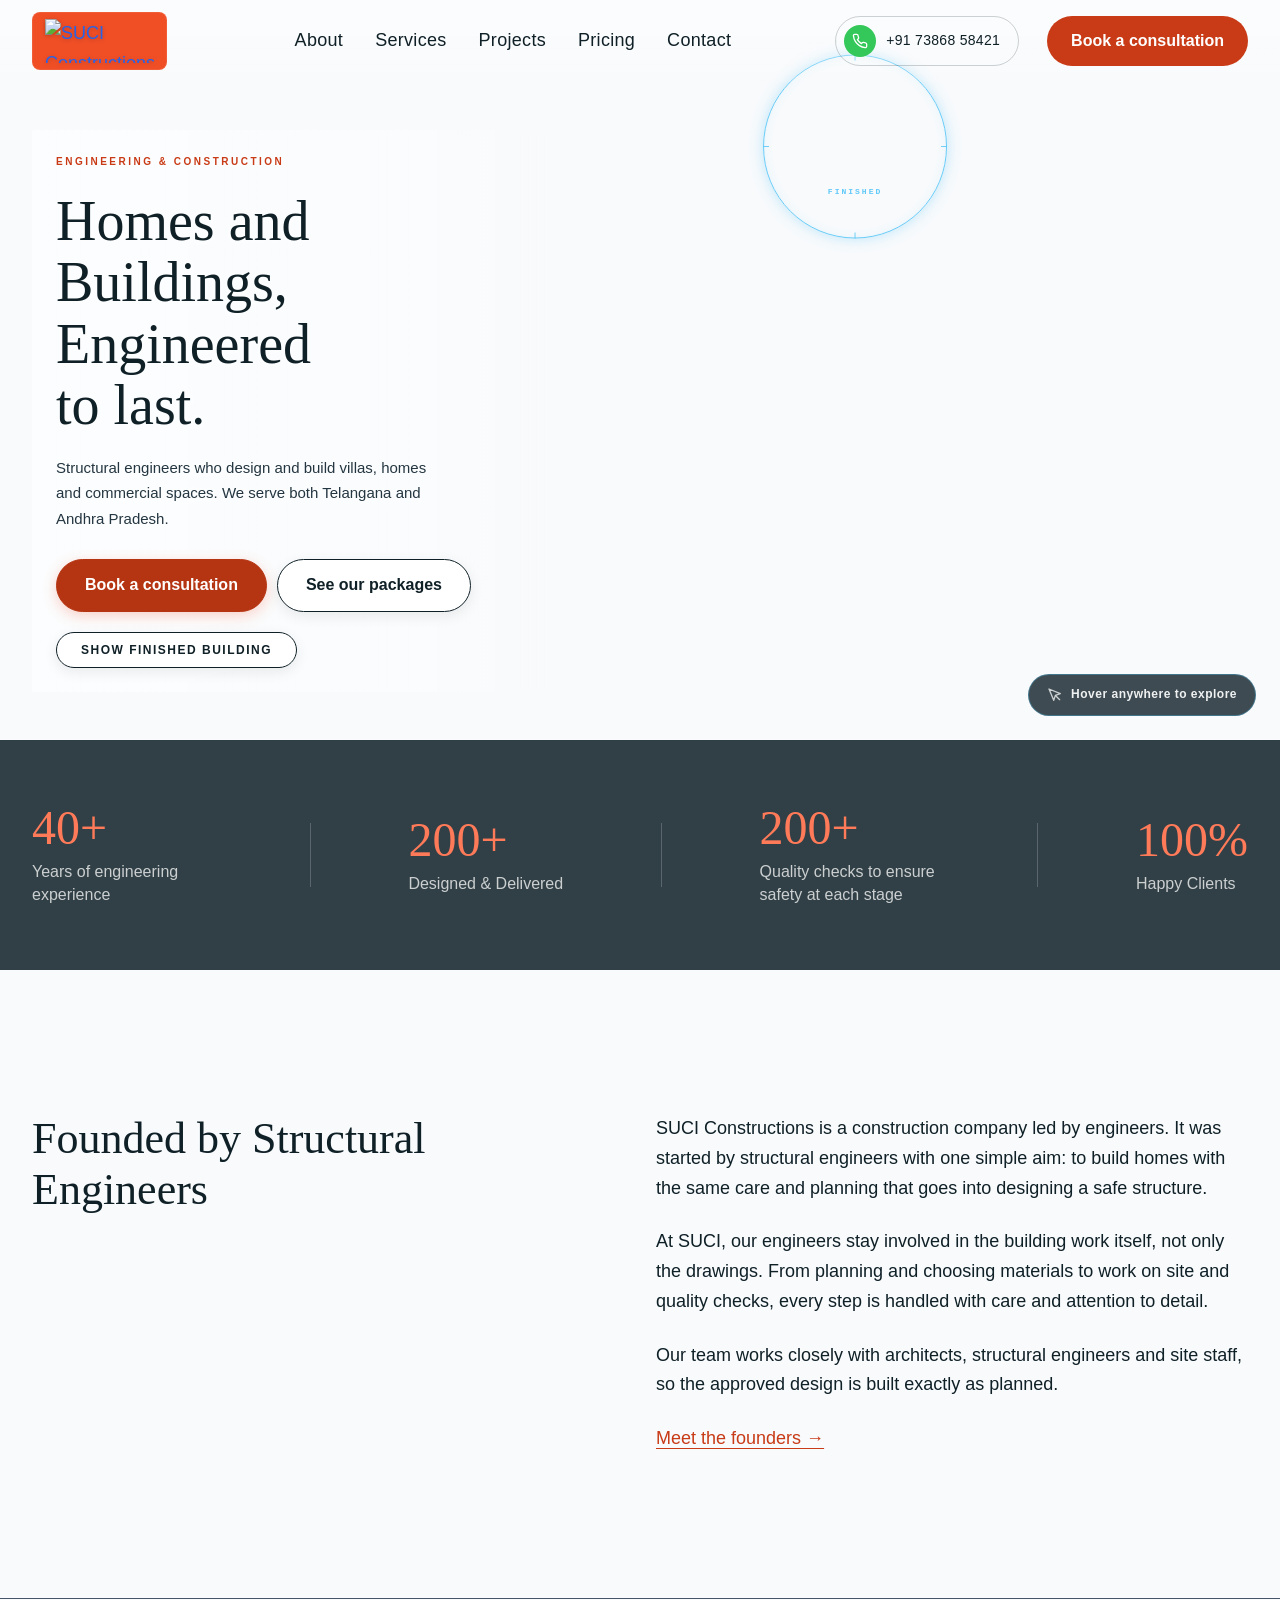
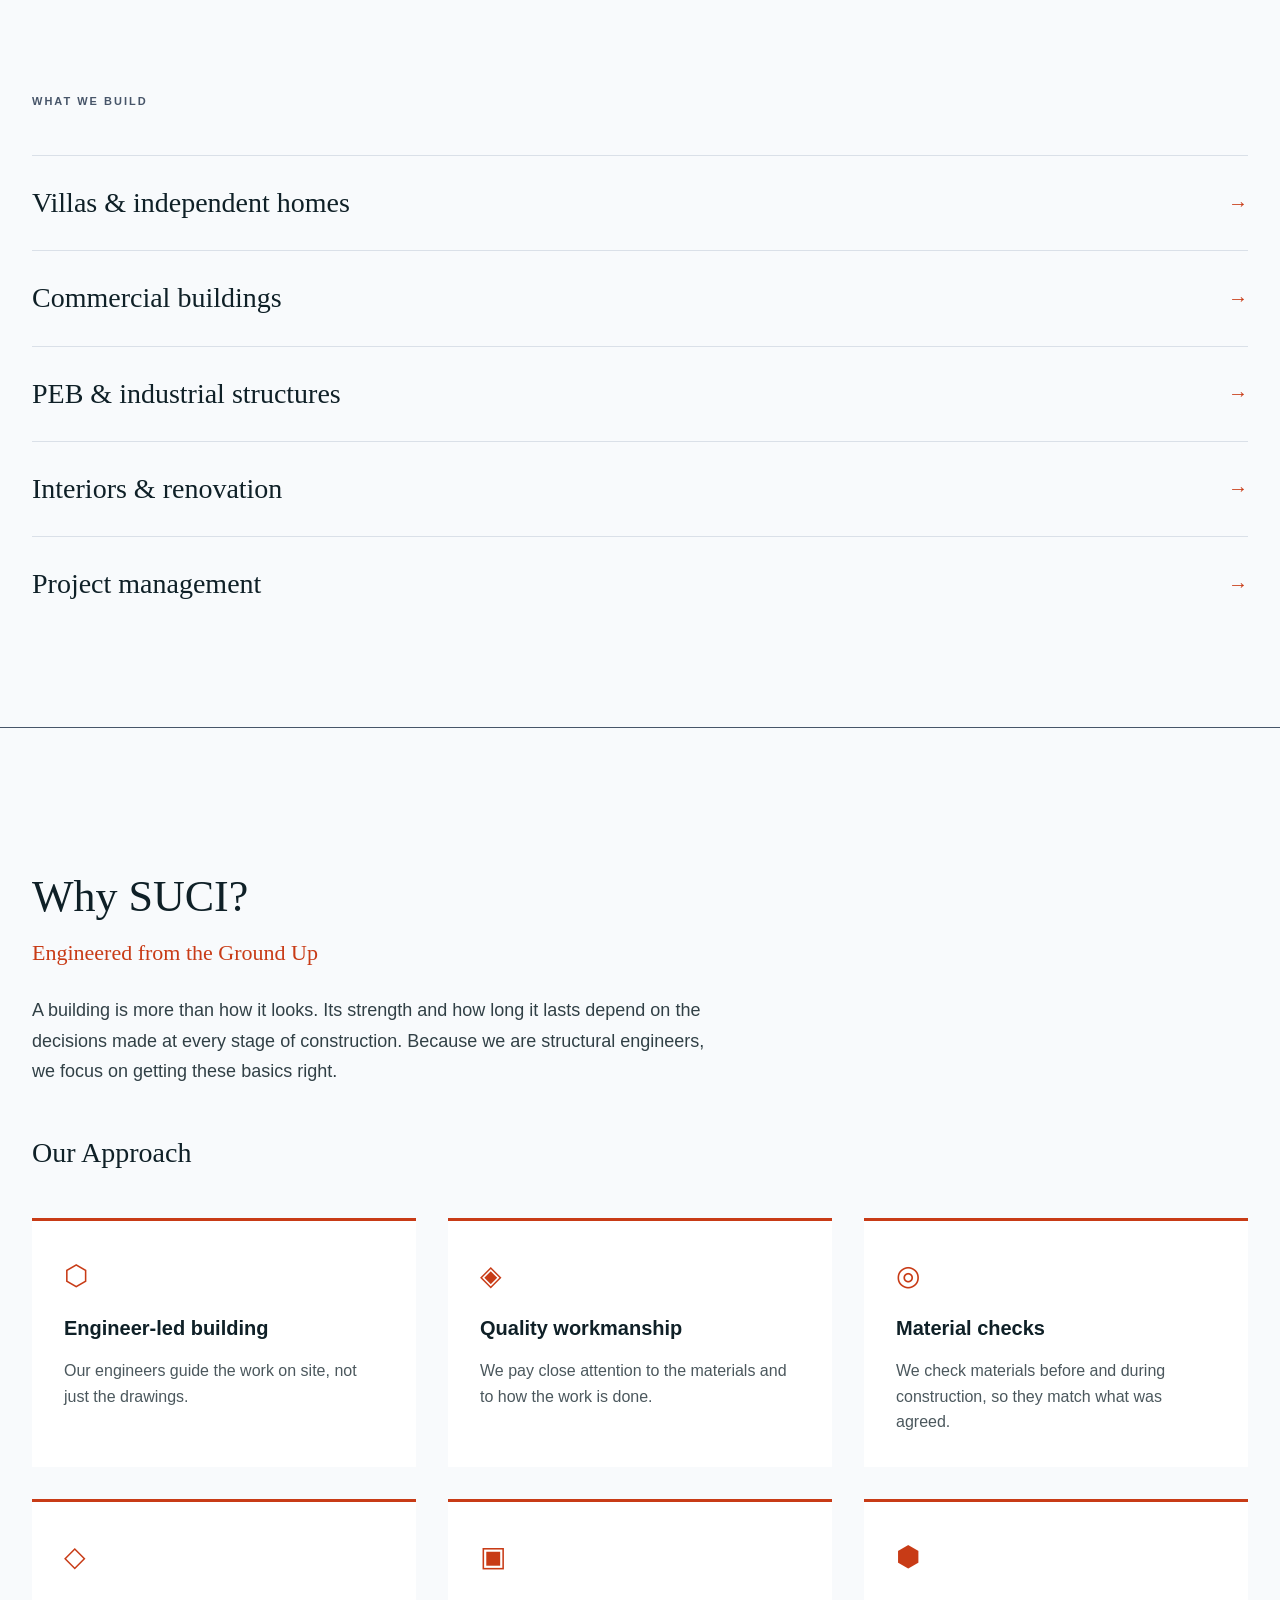
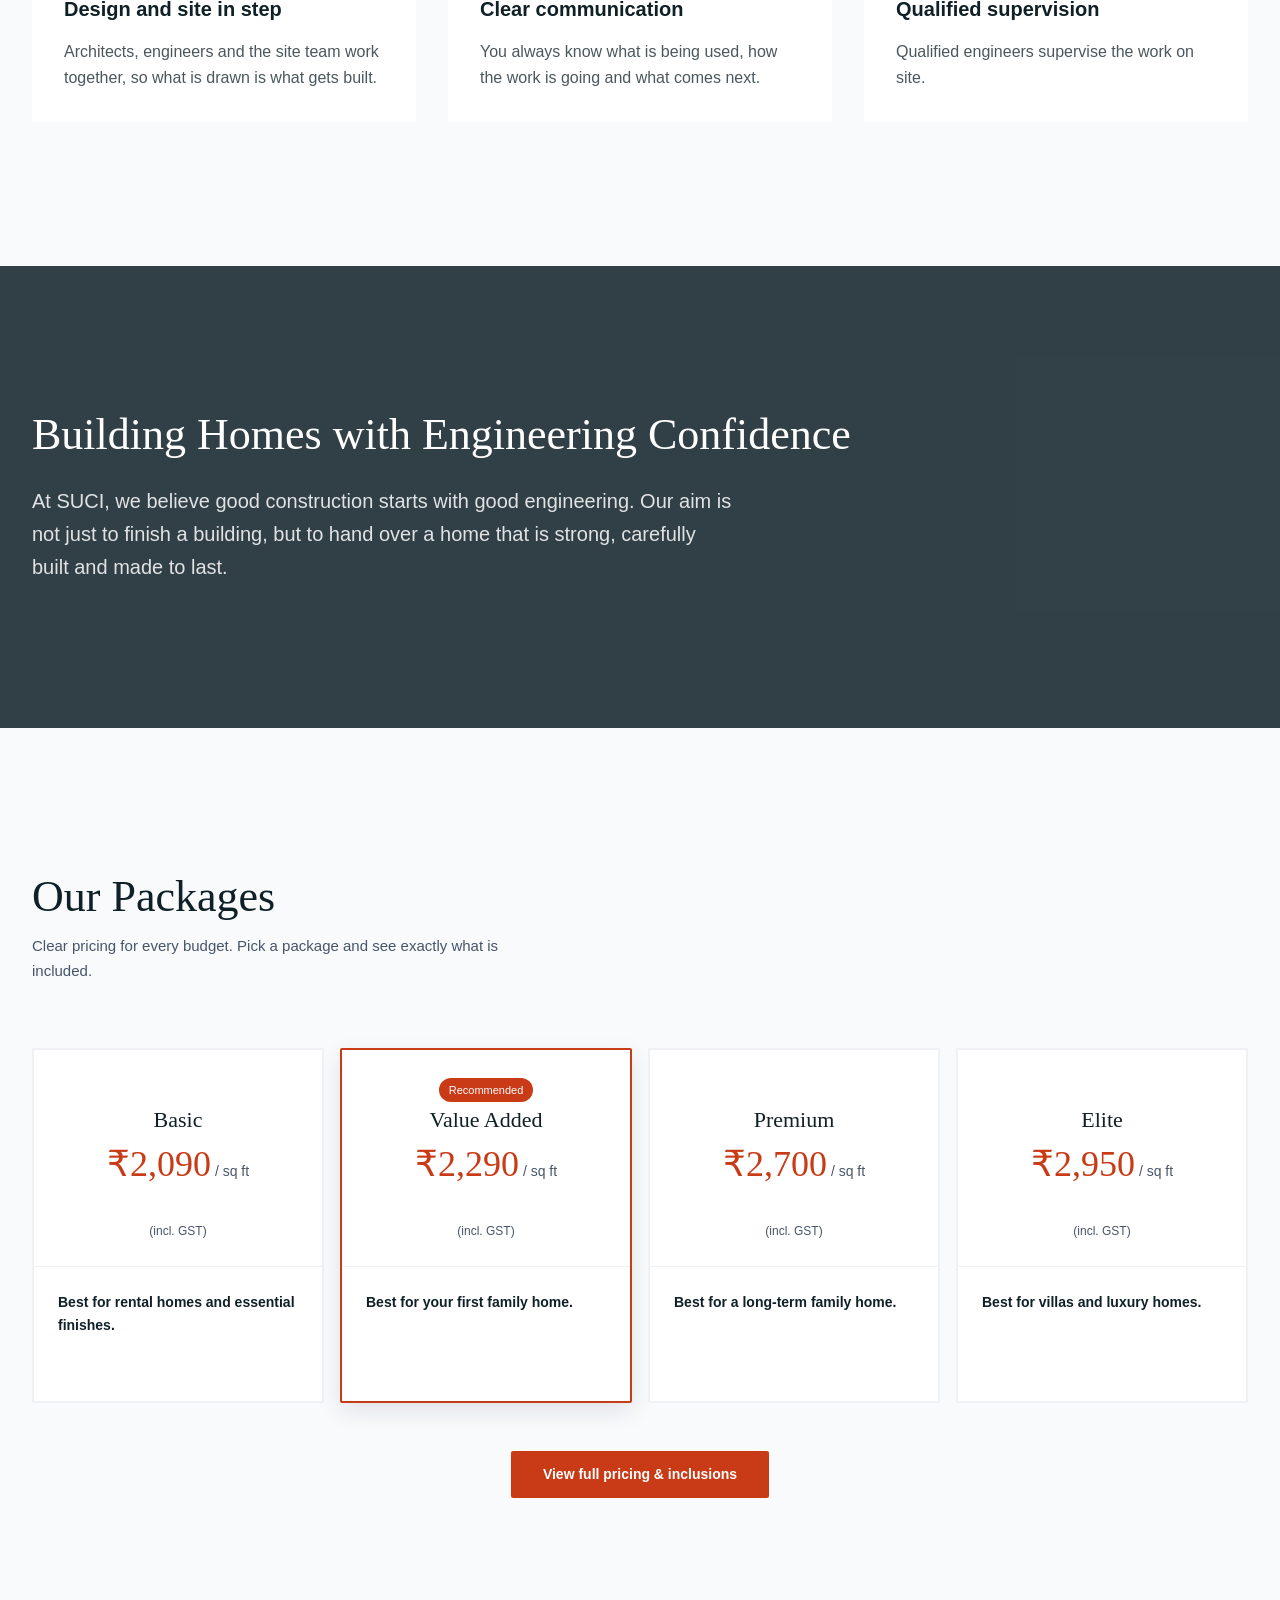
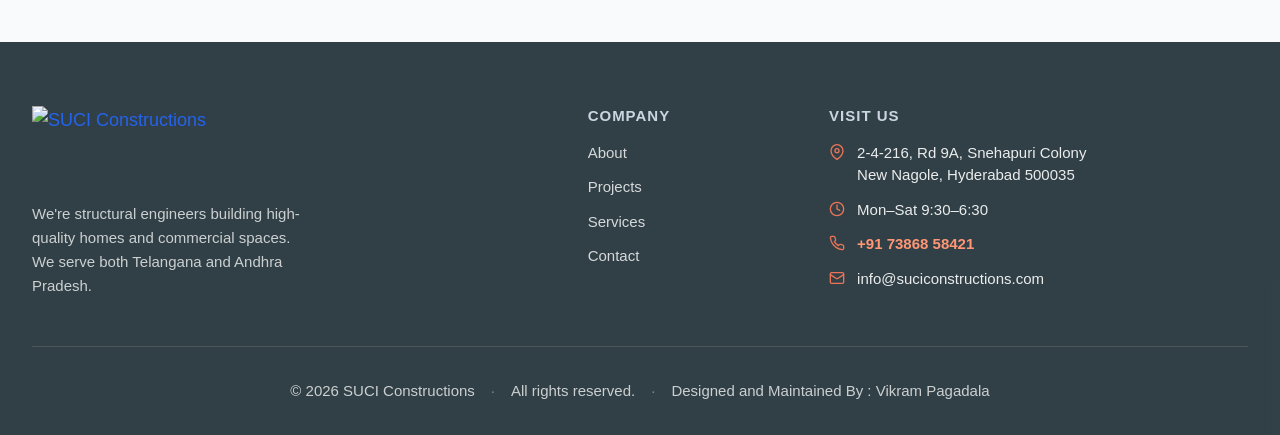
==== commit 3e63c972: "Unify lens reveal for mobile and desktop with responsive logo coordinates and touch guidance" ====
--- a/index.html
+++ b/index.html
@@ -14,7 +14,7 @@
   <link rel="canonical" href="https://www.suciconstructions.com/">
   <link rel="preload" href="assets/fonts/bodoni-moda-latin.woff2" as="font" type="font/woff2" crossorigin>
   <link rel="preload" href="assets/fonts/manrope-latin.woff2" as="font" type="font/woff2" crossorigin>
-  <link rel="stylesheet" href="style.css?v=20261029b">
+  <link rel="stylesheet" href="style.css?v=20261029c">
   <script type="application/ld+json">
   {
     "@context": "https://schema.org",
@@ -163,30 +163,11 @@
           <span class="ring-label" id="hero-ring-label">FINISHED</span>
         </div>
 
-        <!-- Desktop: Hover discovery hint (auto-dismisses on first hover) -->
+        <!-- Discovery hint (auto-dismisses on first hover / touch) -->
         <div class="hero-hint" id="hero-hint" aria-hidden="true">
-          <svg xmlns="http://www.w3.org/2000/svg" width="16" height="16" viewBox="0 0 24 24" fill="none" stroke="currentColor" stroke-width="2" stroke-linecap="round" stroke-linejoin="round"><path d="M3 3l7.07 16.97 2.51-7.39 7.39-2.51L3 3z"/><path d="M13 13l6 6"/></svg>
-          <span>Hover anywhere to explore</span>
-        </div>
-
-        <!-- Mobile: Before/After comparison slider -->
-        <div class="hero-compare" id="hero-compare">
-          <div class="hero-compare-track">
-            <div class="hero-compare-line"></div>
-            <button type="button" class="hero-compare-knob" id="hero-compare-knob" aria-label="Drag to compare structure and finished building">
-              <svg xmlns="http://www.w3.org/2000/svg" width="18" height="18" viewBox="0 0 24 24" fill="none" stroke="currentColor" stroke-width="2.5" stroke-linecap="round" stroke-linejoin="round"><polyline points="15 18 9 12 15 6"/></svg>
-              <svg xmlns="http://www.w3.org/2000/svg" width="18" height="18" viewBox="0 0 24 24" fill="none" stroke="currentColor" stroke-width="2.5" stroke-linecap="round" stroke-linejoin="round"><polyline points="9 18 15 12 9 6"/></svg>
-            </button>
-            <div class="hero-compare-line"></div>
-          </div>
-        </div>
-        <span class="hero-compare-label hero-compare-label--left">STRUCTURE</span>
-        <span class="hero-compare-label hero-compare-label--right">FINISHED</span>
-
-        <!-- Mobile: Drag hint overlay (auto-dismisses) -->
-        <div class="hero-swipe-hint" id="hero-swipe-hint" aria-hidden="true">
-          <svg xmlns="http://www.w3.org/2000/svg" width="28" height="28" viewBox="0 0 24 24" fill="none" stroke="currentColor" stroke-width="1.5" stroke-linecap="round" stroke-linejoin="round"><path d="M18 11V6a2 2 0 0 0-4 0v5"/><path d="M14 10V4a2 2 0 0 0-4 0v7"/><path d="M10 10.5V3a2 2 0 0 0-4 0v10"/><path d="M18 11a2 2 0 1 1 4 0v3a8 8 0 0 1-8 8H12a8 8 0 0 1-6.3-3L2.2 14.8a1.7 1.7 0 0 1 2.6-2.2L6 14"/></svg>
-          <span>Drag to compare</span>
+          <svg class="hero-hint-pointer" xmlns="http://www.w3.org/2000/svg" width="16" height="16" viewBox="0 0 24 24" fill="none" stroke="currentColor" stroke-width="2" stroke-linecap="round" stroke-linejoin="round"><path d="M3 3l7.07 16.97 2.51-7.39 7.39-2.51L3 3z"/><path d="M13 13l6 6"/></svg>
+          <svg class="hero-hint-touch" xmlns="http://www.w3.org/2000/svg" width="16" height="16" viewBox="0 0 24 24" fill="none" stroke="currentColor" stroke-width="2" stroke-linecap="round" stroke-linejoin="round"><path d="M18 11V6a2 2 0 0 0-4 0v5"/><path d="M14 10V4a2 2 0 0 0-4 0v7"/><path d="M10 10.5V3a2 2 0 0 0-4 0v10"/><path d="M18 11a2 2 0 1 1 4 0v3a8 8 0 0 1-8 8H12a8 8 0 0 1-6.3-3L2.2 14.8a1.7 1.7 0 0 1 2.6-2.2L6 14"/></svg>
+          <span id="hero-hint-text">Hover anywhere to explore</span>
         </div>
       </div>
 
@@ -434,6 +415,6 @@
     </div>
   </footer>
 
-  <script src="main.js?v=20261029b"></script>
+  <script src="main.js?v=20261029c"></script>
 </body>
 </html>
--- a/style.css
+++ b/style.css
@@ -590,6 +590,26 @@
   aspect-ratio: 1;
   overflow: hidden;
   cursor: crosshair;
+}
+
+/* Mobile/tablet: image fills the screen edge to edge, below the fixed header */
+@media (max-width: 1023px) {
+  .hero-section { padding-top: 76px; }
+  .hero-image-stage {
+    aspect-ratio: auto;
+    height: calc(100vh - 76px);
+    height: calc(100svh - 76px);
+  }
+  .hero-layer,
+  .hero-layer picture,
+  .hero-layer img { object-position: 70% 20%; }
+}
+@media (min-width: 768px) and (max-width: 1023px) {
+  .hero-section { padding-top: 80px; }
+  .hero-image-stage {
+    height: calc(100vh - 80px);
+    height: calc(100svh - 80px);
+  }
 }
 
 @media (min-width: 1024px) {
@@ -698,8 +718,13 @@
 }
 
 @media (hover: none) {
-  .hero-image-stage { cursor: default; touch-action: pan-y; }
-  .ring { display: none; }
+  .hero-image-stage {
+    cursor: default;
+    touch-action: pan-y;
+    -webkit-touch-callout: none;
+    -webkit-tap-highlight-color: transparent;
+    user-select: none;
+  }
 }
 
 .hero-content-container {
@@ -824,13 +849,13 @@
   outline-offset: 3px;
 }
 
-/* ---- Hero: Desktop Discovery Hint ---- */
+/* ---- Hero: Discovery Hint (hover on desktop, touch on mobile) ---- */
 .hero-hint {
   position: absolute;
   z-index: 7;
   bottom: 24px;
   right: 24px;
-  display: none;
+  display: flex;
   align-items: center;
   gap: 8px;
   padding: 10px 18px;
@@ -858,8 +883,11 @@
   25% { transform: translate(3px, -2px); }
   75% { transform: translate(-3px, 2px); }
 }
-@media (hover: hover) {
-  .hero-hint { display: flex; }
+.hero-hint-touch { display: none; }
+@media (hover: none) {
+  .hero-hint { bottom: 20px; right: 16px; }
+  .hero-hint-pointer { display: none; }
+  .hero-hint-touch { display: block; }
 }
 .hero-hint.visible {
   opacity: 1;
@@ -869,148 +897,6 @@
   opacity: 0;
   transform: translateY(-6px);
   transition: opacity 0.4s ease, transform 0.4s ease;
-}
-
-/* ---- Hero: Mobile Comparison Slider — hidden on desktop ---- */
-.hero-compare,
-.hero-compare-label,
-.hero-swipe-hint {
-  display: none;
-}
-
-@media (hover: none) {
-  /* Override the lens mask with a clip-path slider */
-  .hero-layer-structure {
-    -webkit-mask-image: none !important;
-    mask-image: none !important;
-    clip-path: inset(0 calc(100% - var(--split, 50%)) 0 0);
-    will-change: clip-path;
-  }
-
-  /* Hide the desktop toggle button — slider replaces it */
-  .toggle-hero-btn { display: none; }
-
-  /* Comparison slider track */
-  .hero-compare {
-    display: block;
-    position: absolute;
-    inset: 0;
-    z-index: 8;
-    pointer-events: none;
-  }
-  .hero-compare-track {
-    position: absolute;
-    top: 0;
-    bottom: 0;
-    left: var(--split, 50%);
-    transform: translateX(-50%);
-    display: flex;
-    flex-direction: column;
-    align-items: center;
-    pointer-events: auto;
-  }
-  .hero-compare-line {
-    flex: 1;
-    width: 2px;
-    background: rgba(255, 255, 255, 0.85);
-    box-shadow: 0 0 8px rgba(0, 0, 0, 0.25);
-  }
-  .hero-compare-knob {
-    display: flex;
-    align-items: center;
-    justify-content: center;
-    gap: 0;
-    width: 44px;
-    height: 44px;
-    border-radius: 50%;
-    background: rgba(255, 255, 255, 0.95);
-    border: 2px solid rgba(79, 195, 247, 0.8);
-    box-shadow: 0 2px 12px rgba(0, 0, 0, 0.25), 0 0 0 0 rgba(79, 195, 247, 0.4);
-    color: var(--color-deccan-slate);
-    cursor: grab;
-    flex-shrink: 0;
-    touch-action: none;
-    padding: 0;
-    transition: transform 0.15s ease, box-shadow 0.15s ease;
-    animation: compareKnobPulse 2s ease-in-out infinite;
-  }
-  @keyframes compareKnobPulse {
-    0%, 100% { box-shadow: 0 2px 12px rgba(0,0,0,0.25), 0 0 0 0 rgba(79, 195, 247, 0.4); }
-    50% { box-shadow: 0 2px 12px rgba(0,0,0,0.25), 0 0 0 8px rgba(79, 195, 247, 0); }
-  }
-  .hero-compare-knob:active {
-    cursor: grabbing;
-    transform: scale(1.15);
-    animation: none;
-    box-shadow: 0 4px 20px rgba(0, 0, 0, 0.35);
-  }
-  .hero-compare-knob svg {
-    flex-shrink: 0;
-    margin: -2px;
-  }
-
-  /* Side labels */
-  .hero-compare-label {
-    display: block;
-    position: absolute;
-    z-index: 9;
-    top: 12px;
-    padding: 5px 10px;
-    border-radius: 4px;
-    font-size: 9px;
-    font-weight: 700;
-    letter-spacing: 2px;
-    text-transform: uppercase;
-    pointer-events: none;
-    font-family: 'Courier New', monospace;
-  }
-  .hero-compare-label--left {
-    left: 12px;
-    background: rgba(15, 32, 39, 0.72);
-    backdrop-filter: blur(4px);
-    -webkit-backdrop-filter: blur(4px);
-    color: rgba(255, 255, 255, 0.92);
-  }
-  .hero-compare-label--right {
-    right: 12px;
-    background: rgba(255, 255, 255, 0.8);
-    backdrop-filter: blur(4px);
-    -webkit-backdrop-filter: blur(4px);
-    color: var(--color-deccan-slate);
-  }
-
-  /* Drag hint overlay */
-  .hero-swipe-hint {
-    display: flex;
-    position: absolute;
-    z-index: 10;
-    inset: 0;
-    align-items: center;
-    justify-content: center;
-    flex-direction: column;
-    gap: 10px;
-    background: rgba(15, 32, 39, 0.5);
-    backdrop-filter: blur(2px);
-    -webkit-backdrop-filter: blur(2px);
-    color: #fff;
-    font-size: 14px;
-    font-weight: 600;
-    letter-spacing: 0.5px;
-    pointer-events: none;
-    opacity: 1;
-    transition: opacity 0.6s ease;
-  }
-  .hero-swipe-hint svg {
-    animation: swipeHandMove 1.5s ease-in-out infinite;
-  }
-  .hero-swipe-hint.dismissed {
-    opacity: 0;
-  }
-  @keyframes swipeHandMove {
-    0%, 100% { transform: translateX(0); }
-    30% { transform: translateX(-16px); }
-    70% { transform: translateX(16px); }
-  }
 }
 
 /* ============================================
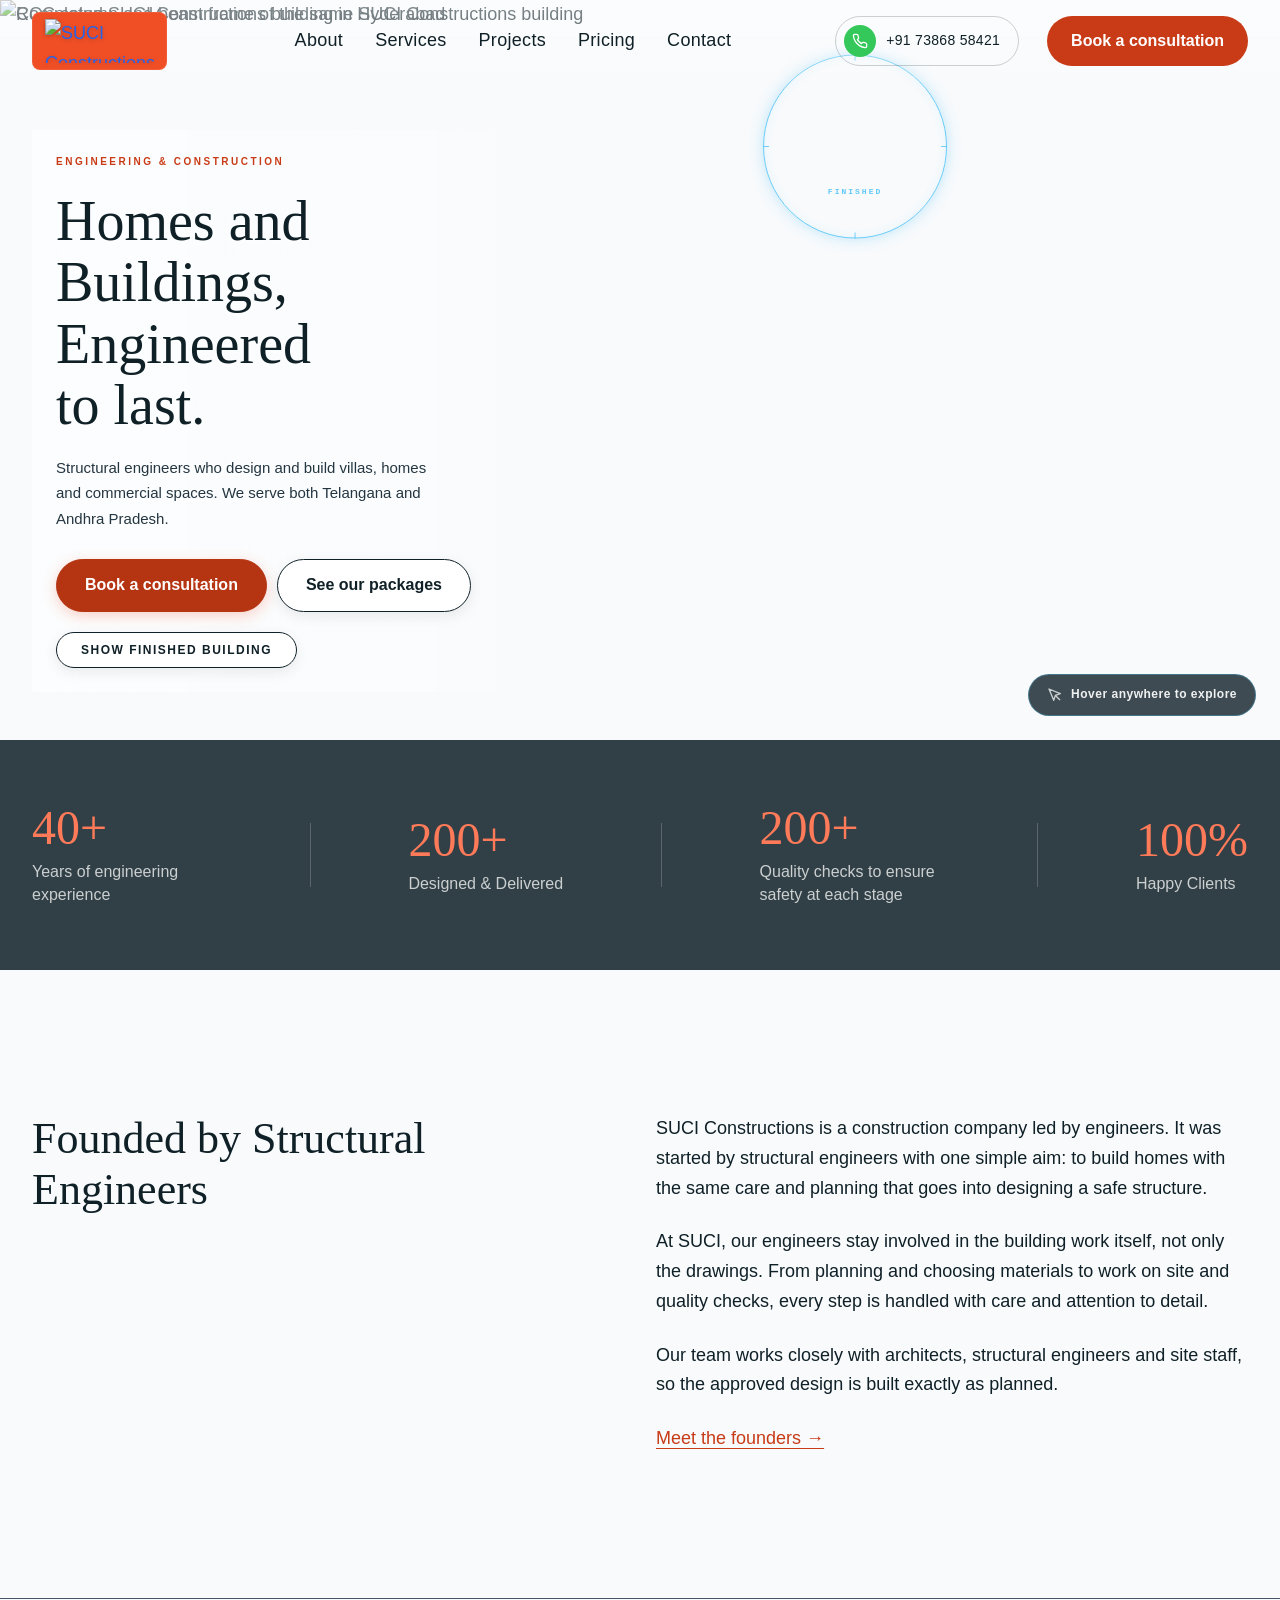
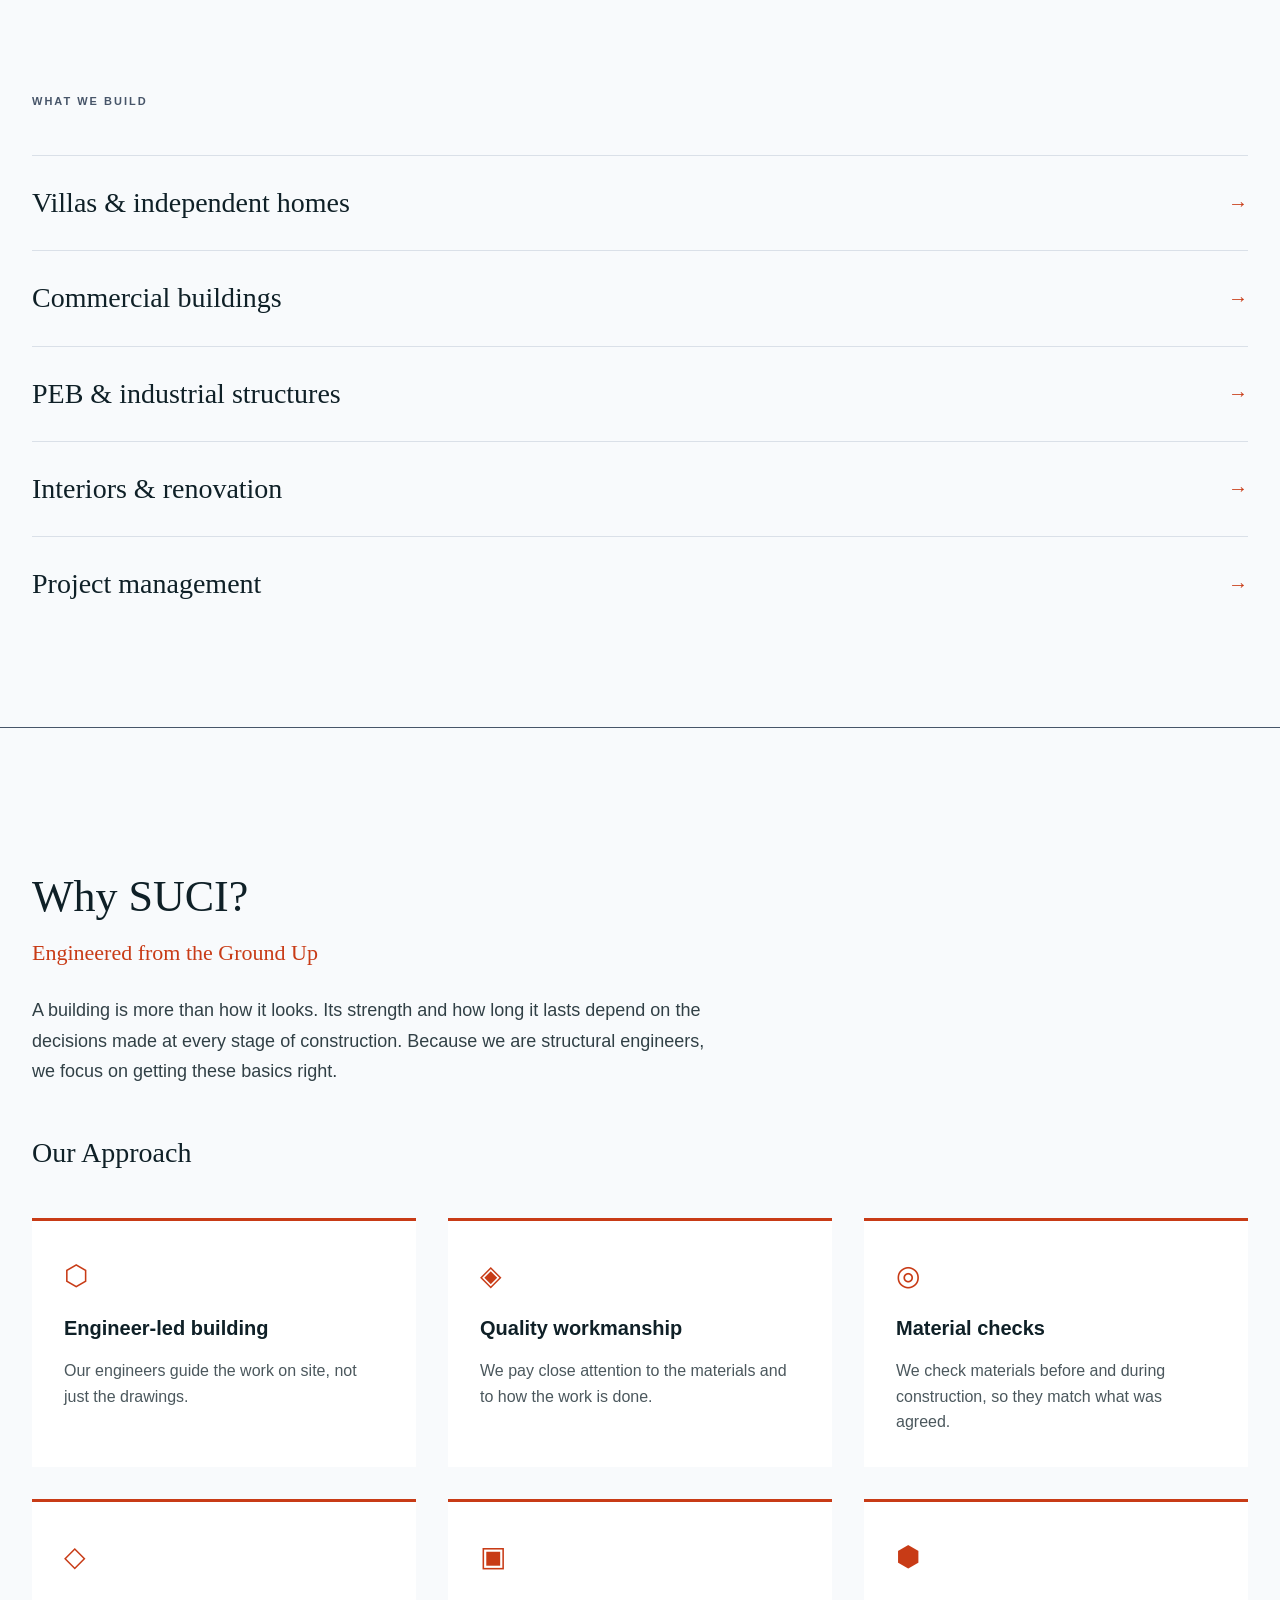
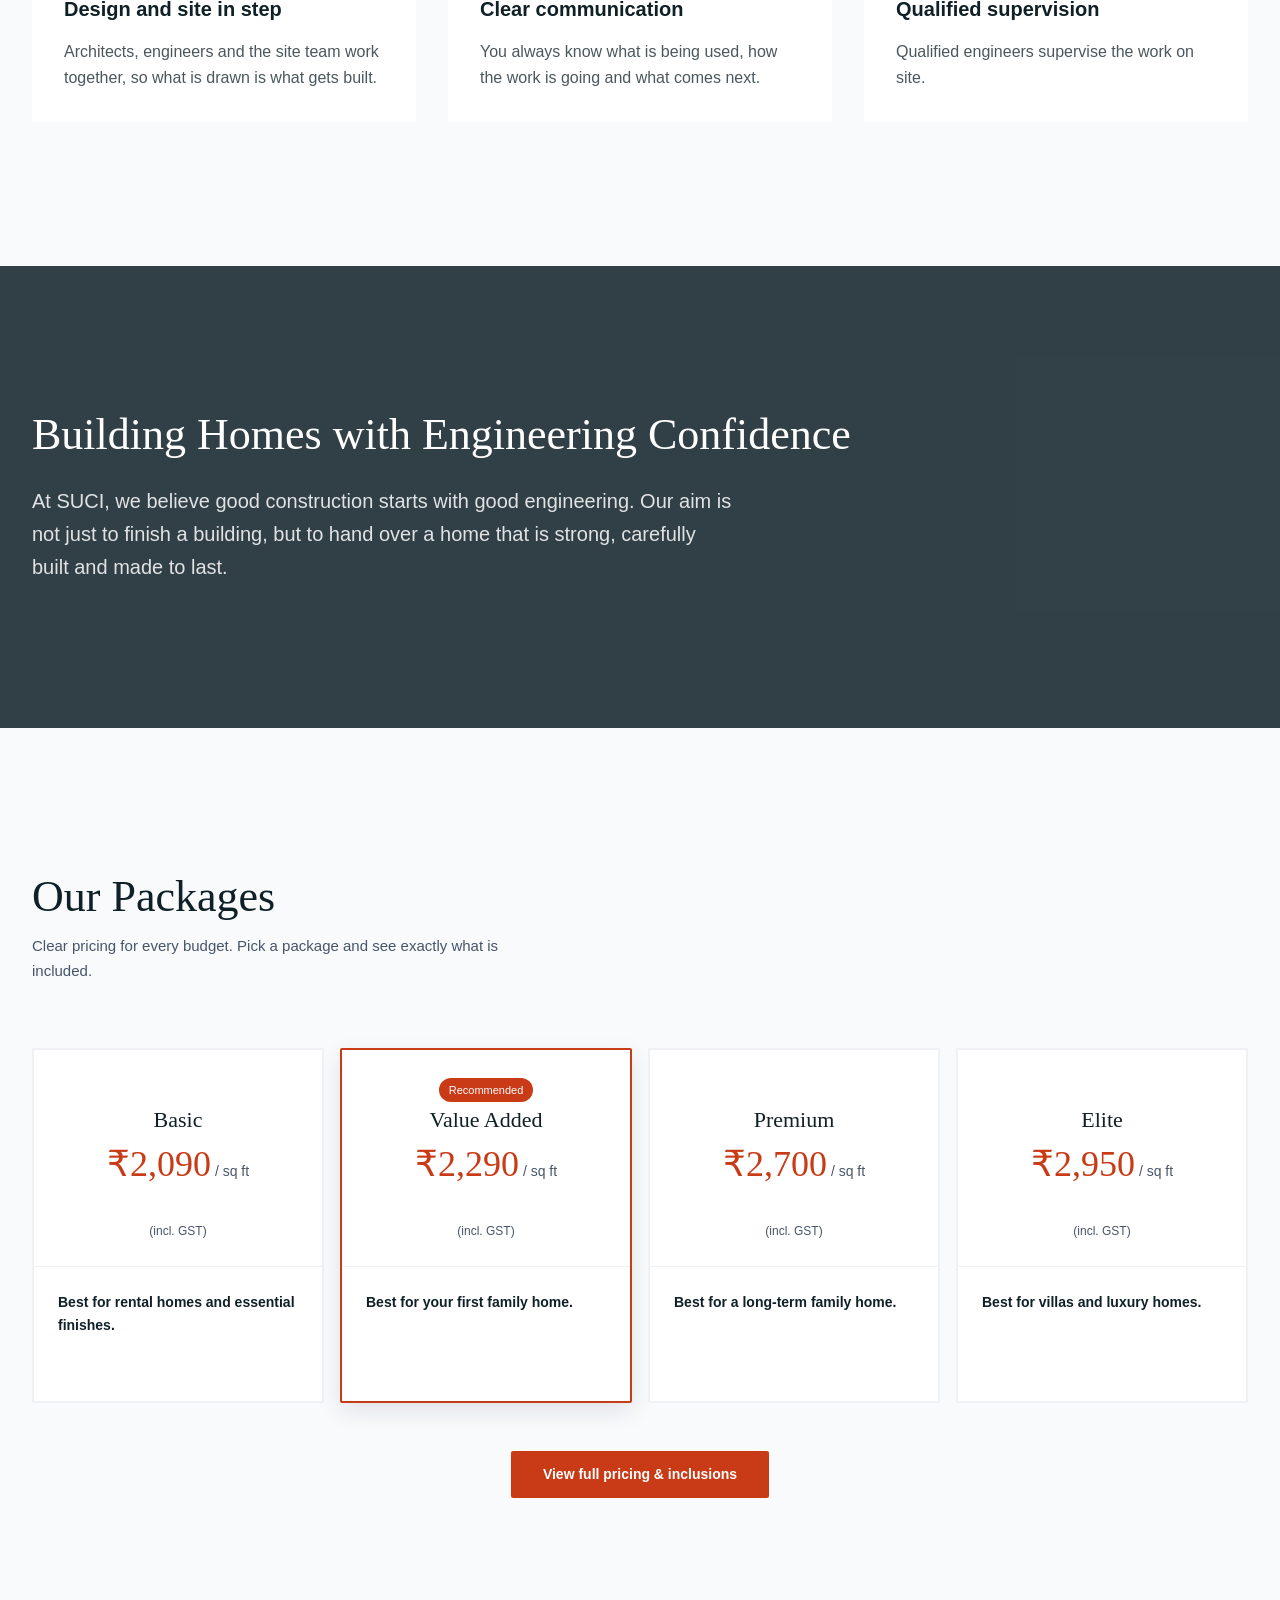
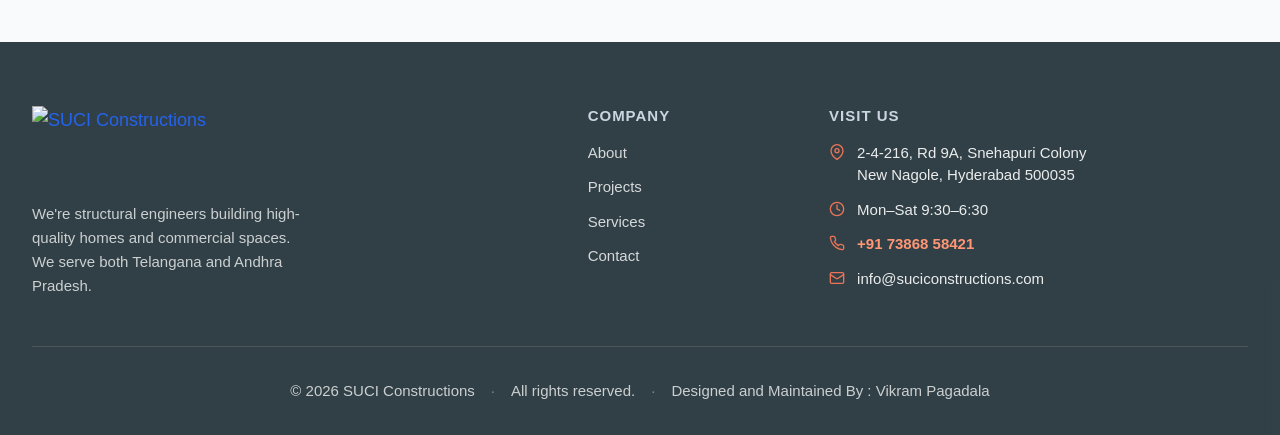
==== commit 8a46d11c: "Polish mobile hero layout: overlay text scrim, responsive CTA buttons, and hint positioning" ====
--- a/index.html
+++ b/index.html
@@ -14,7 +14,7 @@
   <link rel="canonical" href="https://www.suciconstructions.com/">
   <link rel="preload" href="assets/fonts/bodoni-moda-latin.woff2" as="font" type="font/woff2" crossorigin>
   <link rel="preload" href="assets/fonts/manrope-latin.woff2" as="font" type="font/woff2" crossorigin>
-  <link rel="stylesheet" href="style.css?v=20261029c">
+  <link rel="stylesheet" href="style.css?v=20261029f">
   <script type="application/ld+json">
   {
     "@context": "https://schema.org",
@@ -174,7 +174,7 @@
       <div class="container hero-content-container">
         <div class="hero-content">
           <p class="hero-eyebrow">Engineering &amp; Construction</p>
-          <h1 class="hero-headline">Homes and<br>Buildings,<br>Engineered<br>to last.</h1>
+          <h1 class="hero-headline">Homes and<br> Buildings,<br> Engineered<br> to last.</h1>
           <p class="hero-sub">Structural engineers who design and build villas, homes and commercial spaces. We serve both Telangana and Andhra Pradesh.</p>
           <div class="hero-actions">
             <a href="/contact" class="cta-button-primary">Book a consultation</a>
--- a/style.css
+++ b/style.css
@@ -600,9 +600,6 @@
     height: calc(100vh - 76px);
     height: calc(100svh - 76px);
   }
-  .hero-layer,
-  .hero-layer picture,
-  .hero-layer img { object-position: 70% 20%; }
 }
 @media (min-width: 768px) and (max-width: 1023px) {
   .hero-section { padding-top: 80px; }
@@ -847,6 +844,87 @@
 .toggle-hero-btn:focus-visible {
   outline: 2px solid #4FC3F7;
   outline-offset: 3px;
+}
+
+/* ---- Hero: Mobile/tablet text overlay ----
+   Copy sits on a light scrim at the bottom of the full-screen image. Only the
+   buttons take touches, so touching anywhere else still drives the lens. */
+@media (max-width: 1023px) {
+  .hero-section { grid-template-columns: minmax(0, 1fr); }
+  .hero-image-stage {
+    grid-area: 1 / 1;
+    min-height: 560px;
+  }
+  .hero-layer,
+  .hero-layer picture,
+  .hero-layer img { object-position: 70% 20%; }
+  .hero-image-stage::after {
+    content: '';
+    position: absolute;
+    left: 0;
+    right: 0;
+    bottom: 0;
+    height: 72%;
+    z-index: 4;
+    pointer-events: none;
+    background: linear-gradient(to top,
+      rgba(248, 250, 252, 0.96) 0%,
+      rgba(248, 250, 252, 0.9) 48%,
+      rgba(248, 250, 252, 0.55) 72%,
+      rgba(248, 250, 252, 0) 100%);
+  }
+  .hero-content-container {
+    grid-area: 1 / 1;
+    align-items: flex-end;
+    padding-top: 0;
+    padding-bottom: 24px;
+  }
+  .hero-content,
+  .hero-actions { pointer-events: none; }
+  .hero-content a,
+  .hero-content button { pointer-events: auto; }
+
+  .hero-eyebrow { margin-bottom: 10px; }
+  .hero-headline { margin-bottom: 12px; }
+  .hero-headline br { display: none; }
+  .hero-sub {
+    font-size: 14px;
+    line-height: 1.55;
+    margin-bottom: 18px;
+  }
+  .hero-actions {
+    flex-direction: row;
+    flex-wrap: wrap;
+    margin-bottom: 14px;
+  }
+  .hero-actions .cta-button-primary,
+  .hero-actions .cta-button-secondary {
+    padding: 11px 18px;
+    font-size: 14px;
+  }
+  .toggle-hero-btn {
+    padding: 8px 18px;
+    font-size: 11px;
+  }
+}
+/* Narrow phones: keep headline on two lines and both CTAs on one row */
+@media (max-width: 379px) {
+  .hero-headline { font-size: 29px; }
+  .hero-actions { flex-wrap: nowrap; gap: 8px; }
+  .hero-actions .cta-button-primary,
+  .hero-actions .cta-button-secondary {
+    padding: 11px 14px;
+    font-size: 13.5px;
+    white-space: nowrap;
+  }
+}
+/* Short screens: tighten vertical rhythm so the copy stays clear of the logo lens */
+@media (max-width: 1023px) and (max-height: 700px) {
+  .hero-eyebrow { margin-bottom: 6px; }
+  .hero-headline { margin-bottom: 8px; }
+  .hero-sub { line-height: 1.45; margin-bottom: 14px; }
+  .hero-actions { margin-bottom: 10px; }
+  .hero-content-container { padding-bottom: 16px; }
 }
 
 /* ---- Hero: Discovery Hint (hover on desktop, touch on mobile) ---- */
@@ -885,7 +963,6 @@
 }
 .hero-hint-touch { display: none; }
 @media (hover: none) {
-  .hero-hint { bottom: 20px; right: 16px; }
   .hero-hint-pointer { display: none; }
   .hero-hint-touch { display: block; }
 }
@@ -897,6 +974,17 @@
   opacity: 0;
   transform: translateY(-6px);
   transition: opacity 0.4s ease, transform 0.4s ease;
+}
+/* Mobile/tablet: hint floats in the open facade between the logo lens and the copy */
+@media (max-width: 1023px) {
+  .hero-hint {
+    top: 40%;
+    bottom: auto;
+    left: 0;
+    right: 0;
+    width: max-content;
+    margin: 0 auto;
+  }
 }
 
 /* ============================================
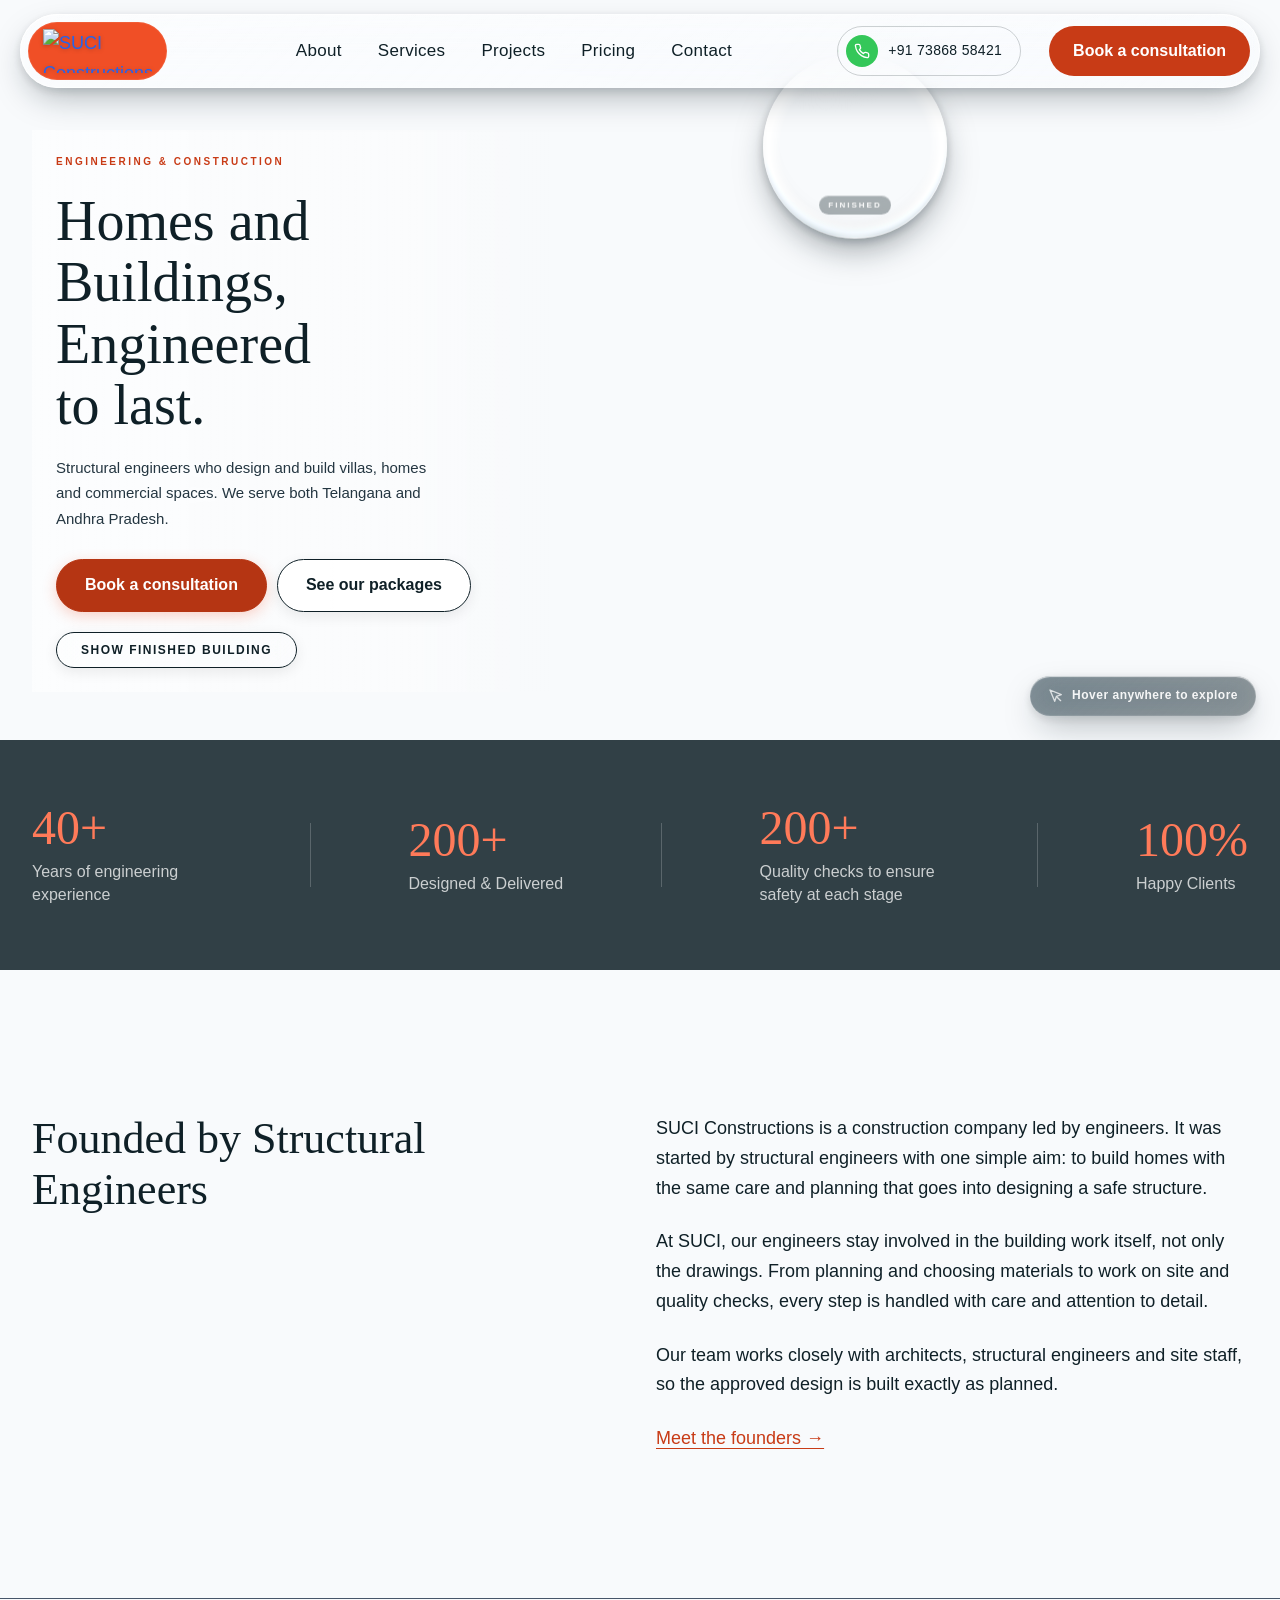
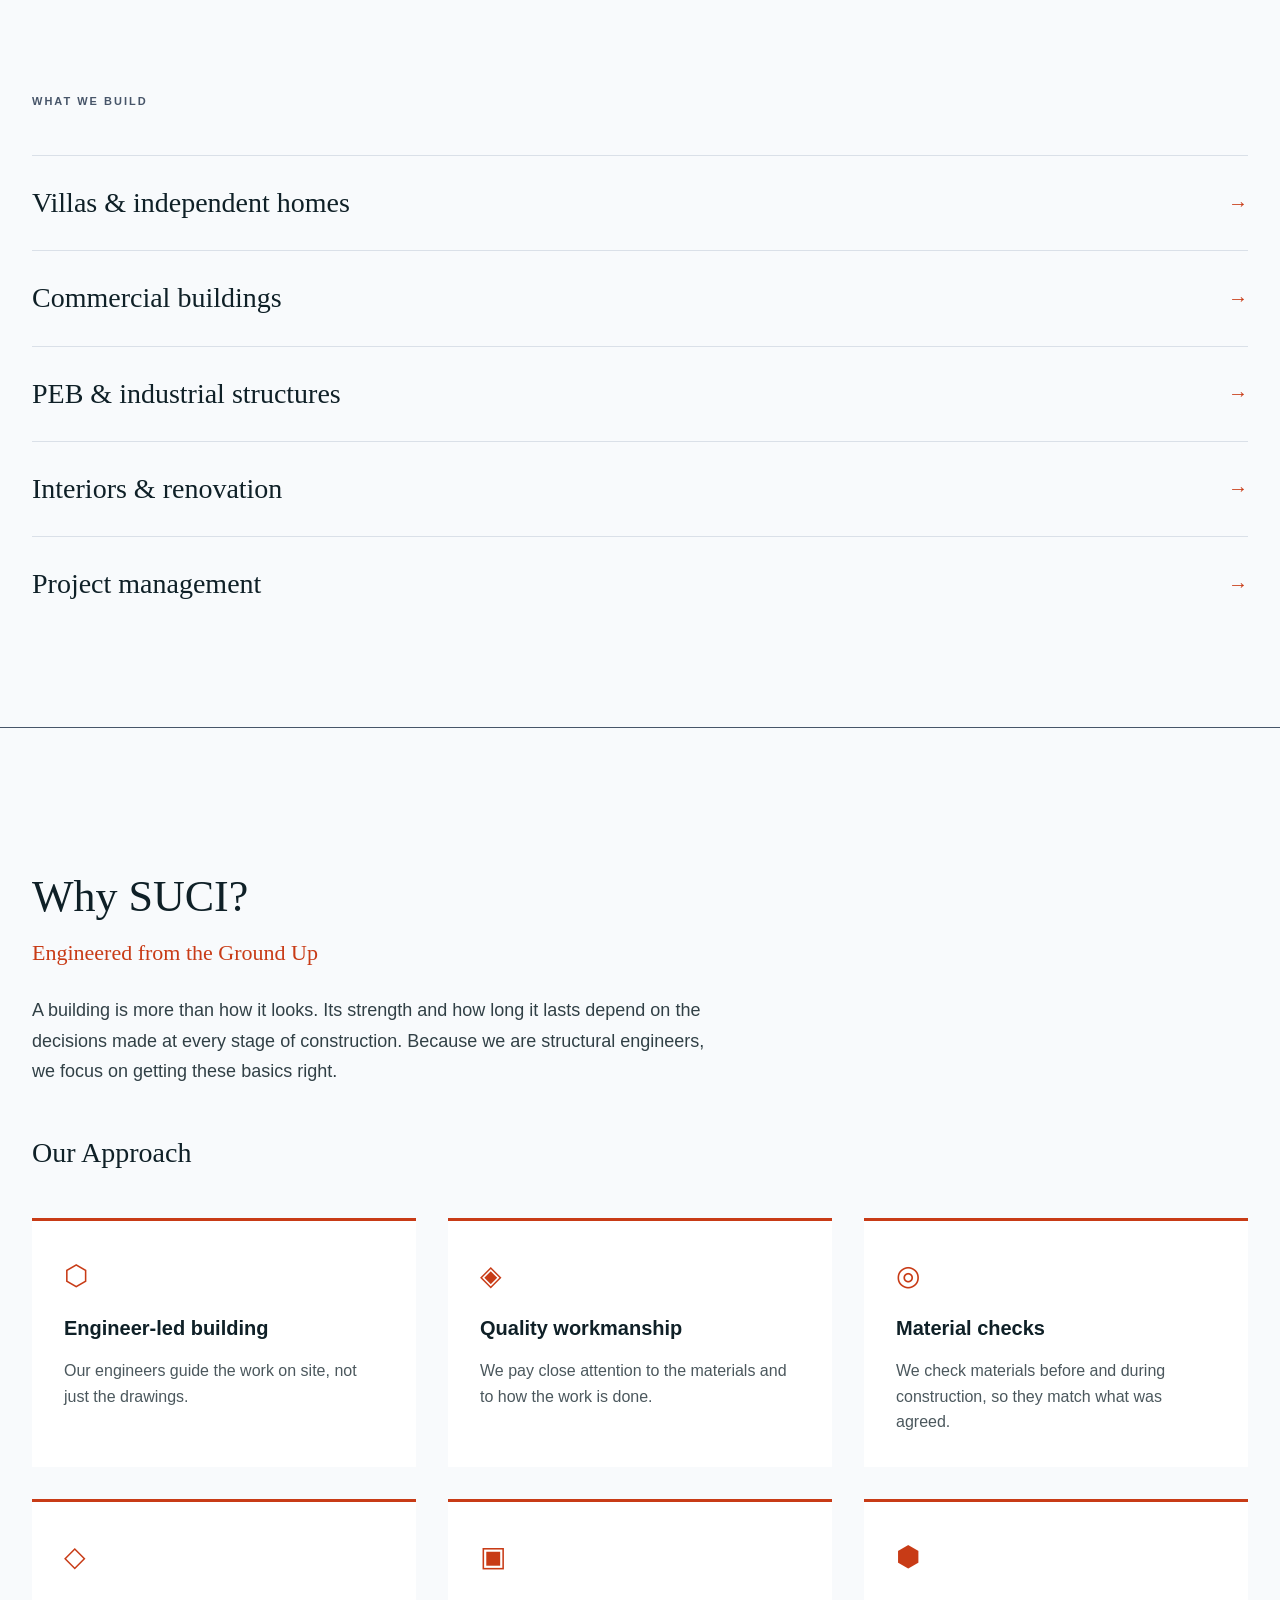
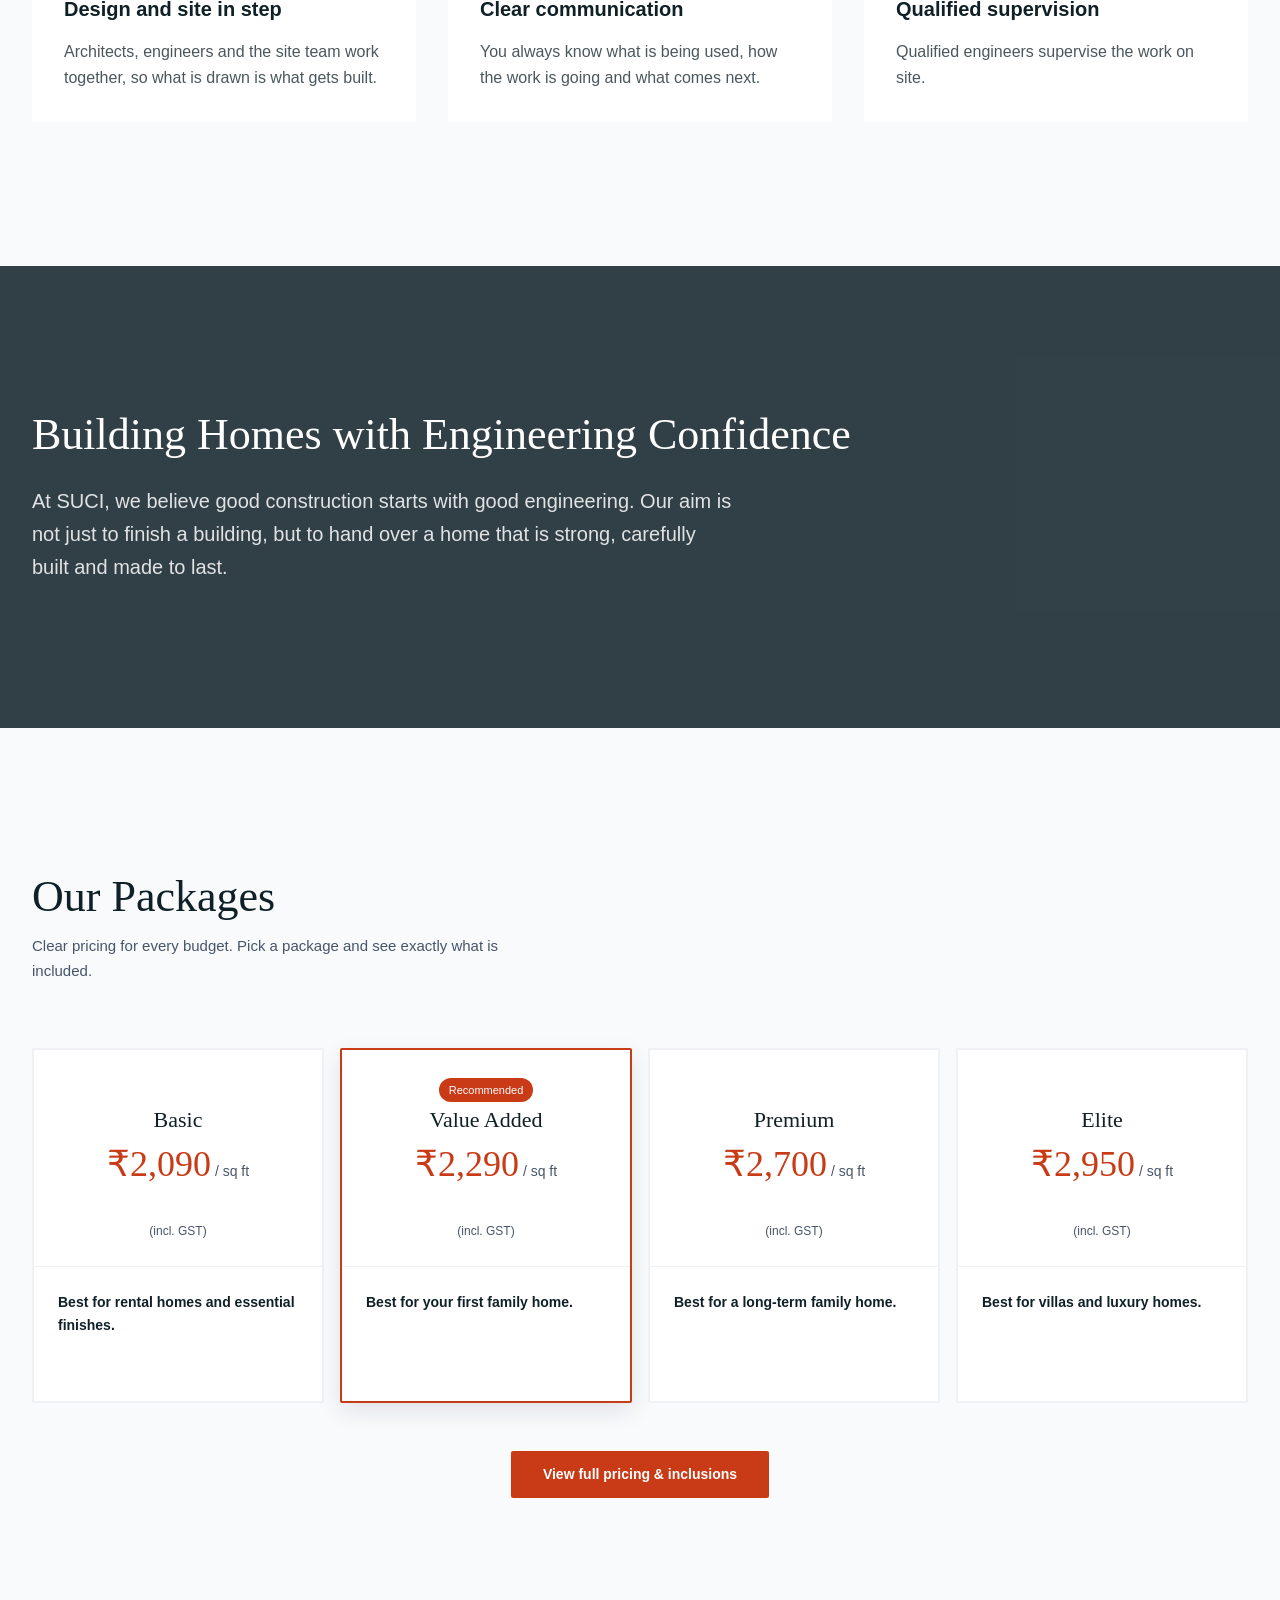
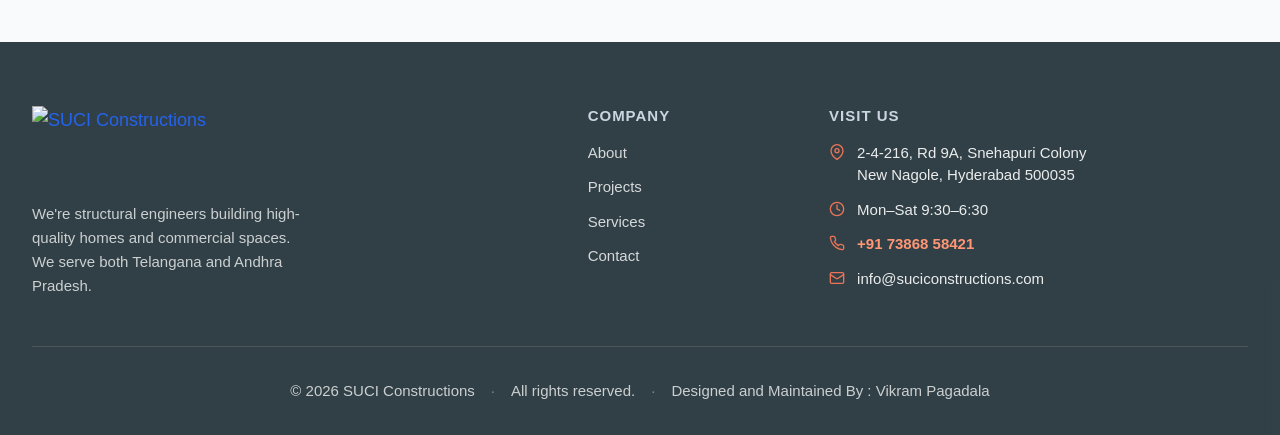
==== commit cf557c26: "Add Liquid Glass header, gliding nav pill, lens specular rim, and update asset version to 20261029g" ====
--- a/index.html
+++ b/index.html
@@ -14,7 +14,7 @@
   <link rel="canonical" href="https://www.suciconstructions.com/">
   <link rel="preload" href="assets/fonts/bodoni-moda-latin.woff2" as="font" type="font/woff2" crossorigin>
   <link rel="preload" href="assets/fonts/manrope-latin.woff2" as="font" type="font/woff2" crossorigin>
-  <link rel="stylesheet" href="style.css?v=20261029f">
+  <link rel="stylesheet" href="style.css?v=20261029g">
   <script type="application/ld+json">
   {
     "@context": "https://schema.org",
@@ -415,6 +415,6 @@
     </div>
   </footer>
 
-  <script src="main.js?v=20261029c"></script>
+  <script src="main.js?v=20261029g"></script>
 </body>
 </html>
--- a/style.css
+++ b/style.css
@@ -204,35 +204,93 @@
 /* ============================================
    HEADER
    ============================================ */
+/* Liquid Glass tokens — shared by the header bar, mobile menu, hero lens and hints */
+:root {
+  --glass-blur: blur(20px) saturate(180%);
+  --glass-light-bg: linear-gradient(135deg, rgba(255,255,255,0.46) 0%, rgba(255,255,255,0.18) 100%);
+  --glass-dark-bg: linear-gradient(135deg, rgba(36,60,72,0.62) 0%, rgba(15,32,39,0.5) 100%);
+  --glass-shadow:
+    inset 0 1px 1px rgba(255,255,255,0.7),
+    inset 0 -1px 1px rgba(255,255,255,0.12),
+    inset 0 0 24px rgba(255,255,255,0.12),
+    0 14px 34px -8px rgba(15,32,39,0.35),
+    0 3px 10px rgba(15,32,39,0.12);
+  --glass-rim: linear-gradient(135deg,
+    rgba(255,255,255,0.95) 0%,
+    rgba(255,255,255,0.18) 28%,
+    rgba(255,255,255,0.04) 50%,
+    rgba(255,255,255,0.18) 72%,
+    rgba(255,255,255,0.7) 100%);
+}
+
+/* Floating header: the bar itself is the glass, inset from the viewport edges */
 .site-header {
   position: fixed;
   top: 0;
   left: 0;
   width: 100%;
   z-index: 200;
-  padding: var(--space-12) 0;
-  transition: background-color 0.3s ease, padding 0.3s ease, box-shadow 0.3s ease;
-  color: var(--color-pure-white);
-  background-color: var(--color-deccan-slate);
-}
-
-.site-header.scrolled {
-  padding: var(--space-8) 0;
-  box-shadow: 0 2px 20px rgba(0,0,0,0.25);
-}
-
-.site-header.light-hero {
-  color: var(--color-deccan-slate);
-  background: linear-gradient(to bottom, rgba(255,255,255,0.5), rgba(255,255,255,0.12));
-}
+  padding: 10px 12px 0;
+  transition: padding 0.3s ease;
+  color: var(--color-pure-white);
+  pointer-events: none;
+}
+@media (min-width: 768px) { .site-header { padding: 14px 20px 0; } }
+
+.site-header.scrolled { padding-top: 8px; }
+
+.header-container {
+  position: relative;
+  isolation: isolate;
+  display: flex;
+  justify-content: space-between;
+  align-items: center;
+  padding: 8px;
+  border-radius: 999px;
+  pointer-events: auto;
+  background: var(--glass-dark-bg);
+  -webkit-backdrop-filter: var(--glass-blur);
+  backdrop-filter: var(--glass-blur);
+  box-shadow: var(--glass-shadow);
+  transition: background 0.35s ease, box-shadow 0.35s ease;
+}
+@media (min-width: 1024px) { .header-container { padding: 8px 10px 8px 8px; } }
+
+/* Specular rim */
+.header-container::before {
+  content: '';
+  position: absolute;
+  inset: 0;
+  border-radius: inherit;
+  padding: 1px;
+  background: var(--glass-rim);
+  -webkit-mask: linear-gradient(#000 0 0) content-box, linear-gradient(#000 0 0);
+  -webkit-mask-composite: xor;
+  mask-composite: exclude;
+  pointer-events: none;
+}
+/* Top sheen, behind the bar content */
+.header-container::after {
+  content: '';
+  position: absolute;
+  inset: 1px;
+  z-index: -1;
+  border-radius: inherit;
+  background: linear-gradient(180deg, rgba(255,255,255,0.22) 0%, rgba(255,255,255,0) 55%);
+  pointer-events: none;
+}
+
+@media (prefers-reduced-transparency: reduce) {
+  :root {
+    --glass-light-bg: rgba(255,255,255,0.96);
+    --glass-dark-bg: rgba(15,32,39,0.97);
+  }
+}
+
+.site-header.light-hero { color: var(--color-deccan-slate); }
+.site-header.light-hero .header-container { background: var(--glass-light-bg); }
 .site-header.light-hero .header-phone { border-color: rgba(15,32,39,0.2); }
 .site-header.light-hero .hamburger-bar { background-color: var(--color-deccan-slate); }
-
-.header-container {
-  display: flex;
-  justify-content: space-between;
-  align-items: center;
-}
 
 /* Logo */
 .header-logo {
@@ -240,8 +298,8 @@
   align-items: center;
   z-index: 1;
   margin-right: var(--space-24);
-  padding: 6px 12px;
-  border-radius: 8px;
+  padding: 6px 14px;
+  border-radius: 999px;
   background: var(--color-aged-brass);
   border: 1px solid rgba(255,255,255,0.08);
   transition: background-color 0.3s ease, transform 0.25s ease;
@@ -265,21 +323,45 @@
 }
 @media (min-width: 1024px) {
   .header-nav {
+    position: relative;
     display: flex;
-    gap: var(--space-32);
+    gap: 4px;
     align-items: center;
   }
 }
 .header-nav a {
+  position: relative;
+  z-index: 1;
   color: inherit;
-  font-size: 18px;
+  font-size: 17px;
   font-weight: var(--font-weight-medium);
   letter-spacing: 0.3px;
-}
-.header-nav a:hover {
-  text-decoration: underline;
-  text-underline-offset: 4px;
-}
+  padding: 8px 16px;
+  border-radius: 999px;
+}
+.header-nav a:hover { text-decoration: none; }
+
+/* Glass pill that glides between nav links (positioned by main.js) */
+.nav-glass-pill {
+  position: absolute;
+  top: 0;
+  bottom: 0;
+  left: 0;
+  border-radius: 999px;
+  background: rgba(255,255,255,0.2);
+  box-shadow:
+    inset 0 1px 1px rgba(255,255,255,0.65),
+    inset 0 -1px 1px rgba(255,255,255,0.1),
+    0 6px 16px -4px rgba(15,32,39,0.25);
+  opacity: 0;
+  pointer-events: none;
+  transition:
+    transform 0.45s cubic-bezier(0.34, 1.4, 0.64, 1),
+    width 0.45s cubic-bezier(0.34, 1.4, 0.64, 1),
+    opacity 0.25s ease;
+}
+.nav-glass-pill.visible { opacity: 1; }
+.site-header.light-hero .nav-glass-pill { background: rgba(255,255,255,0.45); }
 
 /* Right Side */
 .header-right {
@@ -374,6 +456,7 @@
   border: none;
   cursor: pointer;
   padding: var(--space-8);
+  margin-right: 4px;
   z-index: 210;
 }
 @media (min-width: 1024px) { .hamburger { display: none; } }
@@ -388,29 +471,47 @@
 }
 
 /* Mobile Menu */
+/* Floating Liquid Glass panel that drops from the header bar */
 .mobile-menu {
   position: fixed;
-  inset: 0;
-  background-color: var(--color-deccan-slate);
+  top: 88px;
+  left: 12px;
+  right: 12px;
+  max-height: calc(100vh - 100px);
+  max-height: calc(100svh - 100px);
   z-index: 199;
   display: none;
   flex-direction: column;
   justify-content: flex-start;
-  padding: 120px var(--space-32) var(--space-64);
+  padding: 16px 24px 24px;
   overflow-y: auto;
-}
-.mobile-menu.open { display: flex; }
+  border-radius: 28px;
+  background: var(--glass-dark-bg);
+  -webkit-backdrop-filter: var(--glass-blur);
+  backdrop-filter: var(--glass-blur);
+  box-shadow: var(--glass-shadow);
+  transform-origin: top right;
+}
+@media (min-width: 768px) { .mobile-menu { top: 96px; left: auto; right: 20px; width: 420px; } }
+.mobile-menu.open {
+  display: flex;
+  animation: glassMenuIn 0.35s cubic-bezier(0.22, 1, 0.36, 1);
+}
+@keyframes glassMenuIn {
+  from { opacity: 0; transform: translateY(-10px) scale(0.95); }
+  to   { opacity: 1; transform: none; }
+}
 @media (min-width: 1024px) { .mobile-menu { display: none !important; } }
 
 .mobile-nav {
   display: flex;
   flex-direction: column;
-  gap: var(--space-8);
-  margin-bottom: var(--space-64);
+  gap: 2px;
+  margin-bottom: var(--space-24);
 }
 .mobile-nav a {
   font-family: var(--font-bodoni), serif;
-  font-size: 40px;
+  font-size: 30px;
   color: var(--color-pure-white);
   font-weight: var(--font-weight-medium);
   padding: var(--space-12) 0;
@@ -582,6 +683,7 @@
   --y: 50%;
   --r: 0px;
   --feather: 0px;
+  --lens-zoom: 1.06;
 }
 
 .hero-image-stage {
@@ -592,20 +694,13 @@
   cursor: crosshair;
 }
 
-/* Mobile/tablet: image fills the screen edge to edge, below the fixed header */
+/* Mobile/tablet: image fills the screen edge to edge, under the floating glass header */
 @media (max-width: 1023px) {
-  .hero-section { padding-top: 76px; }
+  .hero-section { padding-top: 0; }
   .hero-image-stage {
     aspect-ratio: auto;
-    height: calc(100vh - 76px);
-    height: calc(100svh - 76px);
-  }
-}
-@media (min-width: 768px) and (max-width: 1023px) {
-  .hero-section { padding-top: 80px; }
-  .hero-image-stage {
-    height: calc(100vh - 80px);
-    height: calc(100svh - 80px);
+    height: 100vh;
+    height: 100svh;
   }
 }
 
@@ -635,6 +730,13 @@
 .hero-layer-final {
   z-index: 1;
 }
+
+/* Glass lens magnification: scale whichever layer shows through the lens, about its centre */
+.hero-layer-final,
+.hero-layer-structure { transform-origin: var(--x) var(--y); }
+.hero-layer-final { transform: scale(var(--lens-zoom)); }
+.hero-section.is-inverted .hero-layer-final { transform: none; }
+.hero-section.is-inverted .hero-layer-structure { transform: scale(var(--lens-zoom)); }
 
 .hero-layer-structure {
   z-index: 2;
@@ -660,58 +762,80 @@
   }
 }
 
-/* Lens ring */
+/* Lens ring — Liquid Glass lens */
 .ring {
   position: absolute;
   opacity: 0;
   top: 0;
   left: 0;
   z-index: 5;
+  isolation: isolate;
   border-radius: 50%;
-  border: 1.5px solid rgba(79, 195, 247, 0.85);
-  box-shadow: 0 0 14px rgba(79, 195, 247, 0.35), inset 0 0 10px rgba(79, 195, 247, 0.1);
+  background: radial-gradient(ellipse 55% 28% at 34% 12%, rgba(255,255,255,0.3), rgba(255,255,255,0) 70%);
+  box-shadow:
+    inset 0 0 0 1px rgba(255,255,255,0.4),
+    inset 5px 7px 12px -6px rgba(255,255,255,0.9),
+    inset -6px -9px 16px -8px rgba(255,255,255,0.5),
+    inset 0 -12px 26px -14px rgba(15,32,39,0.35),
+    0 16px 36px -10px rgba(15,32,39,0.5),
+    0 3px 10px rgba(15,32,39,0.2);
   pointer-events: none;
   transition: opacity 0.3s ease;
   display: flex;
   align-items: center;
   justify-content: center;
   will-change: transform;
-  animation: lensRestPulse 3s ease-in-out infinite;
-}
-
-@keyframes lensRestPulse {
-  0%, 100% {
-    box-shadow: 0 0 12px rgba(79, 195, 247, 0.3), inset 0 0 8px rgba(79, 195, 247, 0.08);
-    border-color: rgba(79, 195, 247, 0.75);
-  }
-  50% {
-    box-shadow: 0 0 22px rgba(79, 195, 247, 0.55), 0 0 0 4px rgba(79, 195, 247, 0.15), inset 0 0 14px rgba(79, 195, 247, 0.18);
-    border-color: rgba(79, 195, 247, 0.95);
-  }
-}
-
-.ring-tick {
+}
+
+/* Refractive rim: blurs and saturates the soft mask edge like the thick edge of a glass lens */
+.ring::before {
+  content: '';
   position: absolute;
-  background-color: rgba(79, 195, 247, 0.8);
-}
-.ring-tick[data-pos="top"],
-.ring-tick[data-pos="bottom"] { width: 1px; height: 6px; }
-.ring-tick[data-pos="left"],
-.ring-tick[data-pos="right"]  { width: 6px; height: 1px; }
-.ring-tick[data-pos="top"]    { top: -1px;    left: 50%; transform: translateX(-50%); }
-.ring-tick[data-pos="bottom"] { bottom: -1px; left: 50%; transform: translateX(-50%); }
-.ring-tick[data-pos="left"]   { left: -1px;   top: 50%;  transform: translateY(-50%); }
-.ring-tick[data-pos="right"]  { right: -1px;  top: 50%;  transform: translateY(-50%); }
+  inset: 0;
+  z-index: -1;
+  border-radius: 50%;
+  -webkit-backdrop-filter: blur(3px) saturate(190%) brightness(1.08);
+  backdrop-filter: blur(3px) saturate(190%) brightness(1.08);
+  -webkit-mask: radial-gradient(closest-side, transparent calc(100% - 18px), #000 calc(100% - 6px));
+  mask: radial-gradient(closest-side, transparent calc(100% - 18px), #000 calc(100% - 6px));
+}
+
+/* Specular edge highlights: bright at top-left and bottom-right */
+.ring::after {
+  content: '';
+  position: absolute;
+  inset: 0;
+  border-radius: 50%;
+  padding: 1.5px;
+  background: conic-gradient(from 315deg,
+    rgba(255,255,255,0.95) 0%,
+    rgba(255,255,255,0.12) 18%,
+    rgba(255,255,255,0.04) 32%,
+    rgba(255,255,255,0.7) 50%,
+    rgba(255,255,255,0.04) 68%,
+    rgba(255,255,255,0.12) 82%,
+    rgba(255,255,255,0.95) 100%);
+  -webkit-mask: linear-gradient(#000 0 0) content-box, linear-gradient(#000 0 0);
+  -webkit-mask-composite: xor;
+  mask-composite: exclude;
+}
+
+.ring-tick { display: none; }
 
 .ring-label {
+  position: absolute;
+  bottom: 13%;
+  padding: 3px 9px;
+  border-radius: 999px;
   font-size: 8px;
-  font-family: 'Courier New', monospace;
   letter-spacing: 2px;
-  color: rgba(79, 195, 247, 0.9);
   text-transform: uppercase;
   font-weight: 700;
-  position: absolute;
-  bottom: 22%;
+  color: rgba(255,255,255,0.95);
+  background: rgba(15,32,39,0.35);
+  -webkit-backdrop-filter: blur(6px);
+  backdrop-filter: blur(6px);
+  box-shadow: inset 0 1px 0 rgba(255,255,255,0.35);
 }
 
 @media (hover: none) {
@@ -823,7 +947,9 @@
 
 .toggle-hero-btn {
   pointer-events: auto;
-  background: rgba(255, 255, 255, 0.95);
+  background: var(--glass-light-bg);
+  -webkit-backdrop-filter: var(--glass-blur);
+  backdrop-filter: var(--glass-blur);
   border: 1.5px solid var(--color-deccan-slate);
   color: var(--color-deccan-slate);
   padding: 10px 24px;
@@ -937,10 +1063,11 @@
   align-items: center;
   gap: 8px;
   padding: 10px 18px;
-  background: rgba(15, 32, 39, 0.8);
-  backdrop-filter: blur(8px);
-  -webkit-backdrop-filter: blur(8px);
-  border: 1px solid rgba(79, 195, 247, 0.35);
+  background: var(--glass-dark-bg);
+  -webkit-backdrop-filter: var(--glass-blur);
+  backdrop-filter: var(--glass-blur);
+  border: none;
+  box-shadow: var(--glass-shadow);
   border-radius: 999px;
   color: rgba(255, 255, 255, 0.92);
   font-size: 12px;
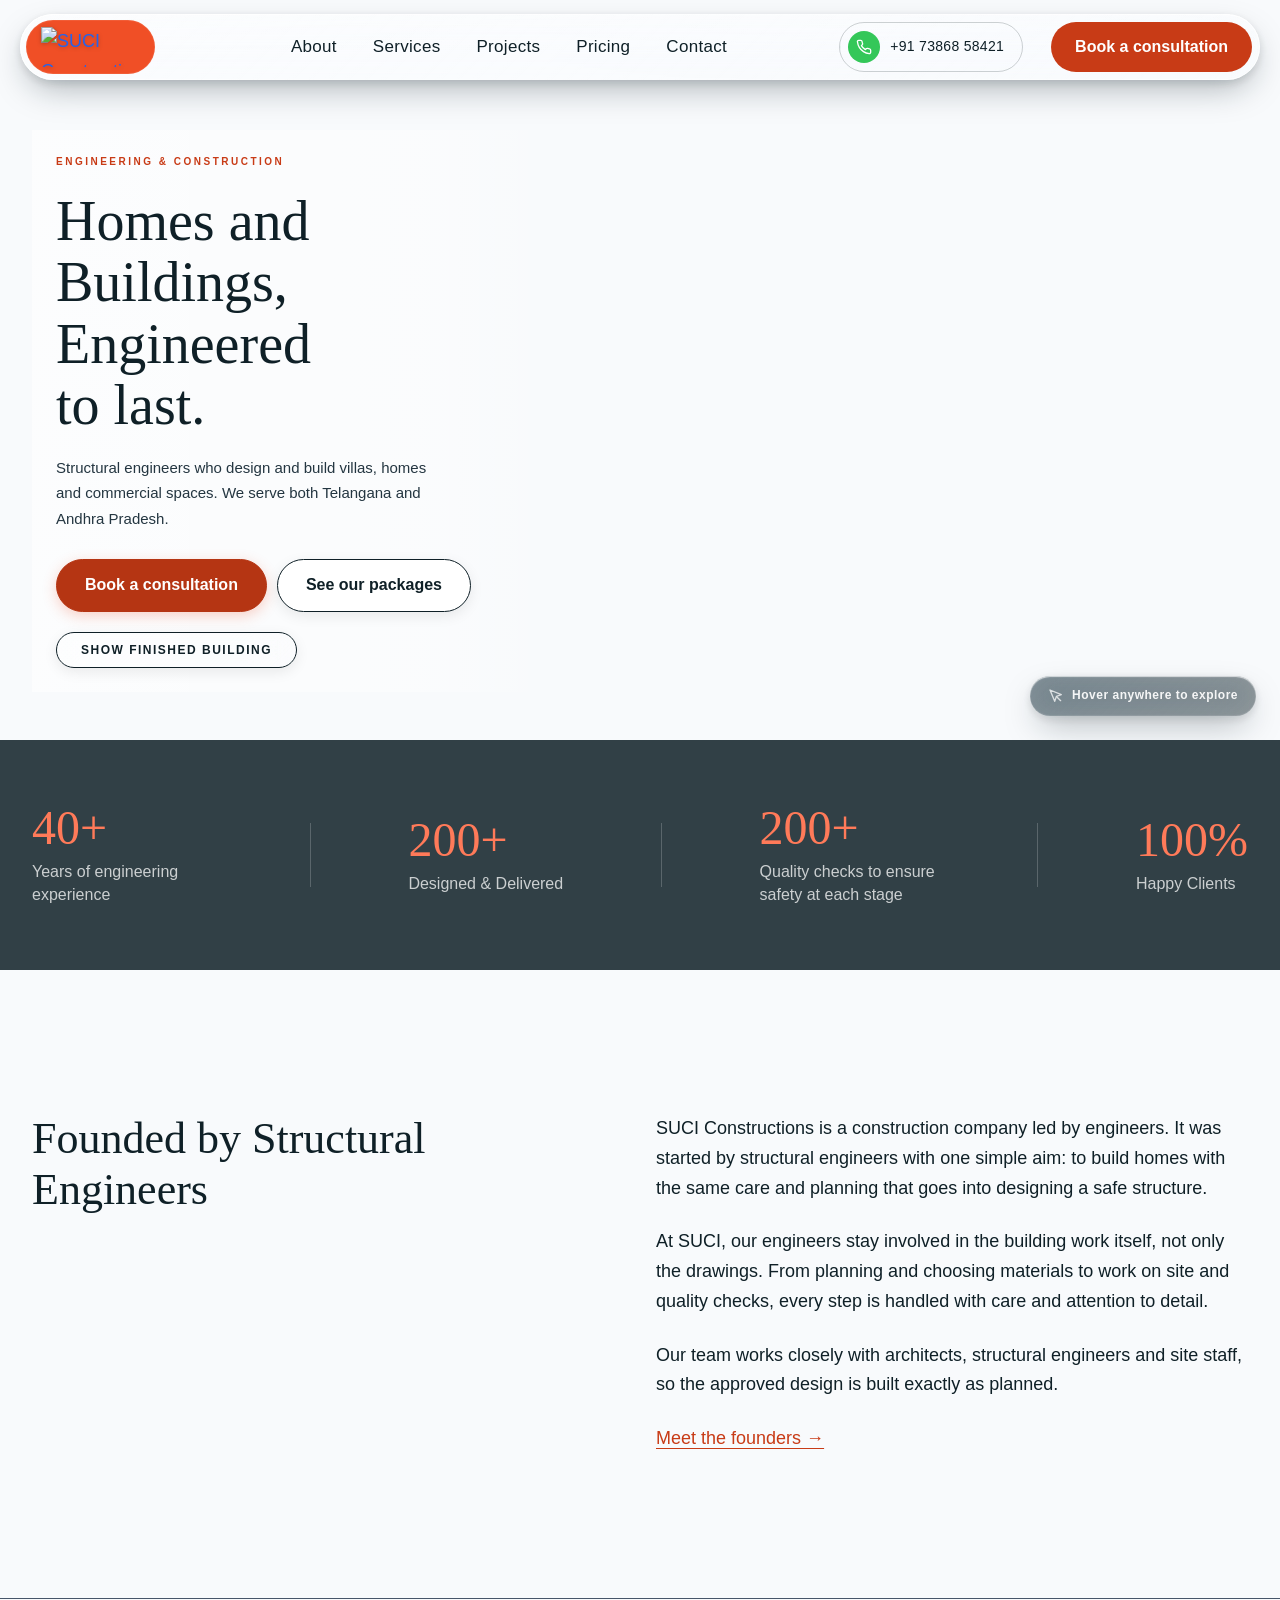
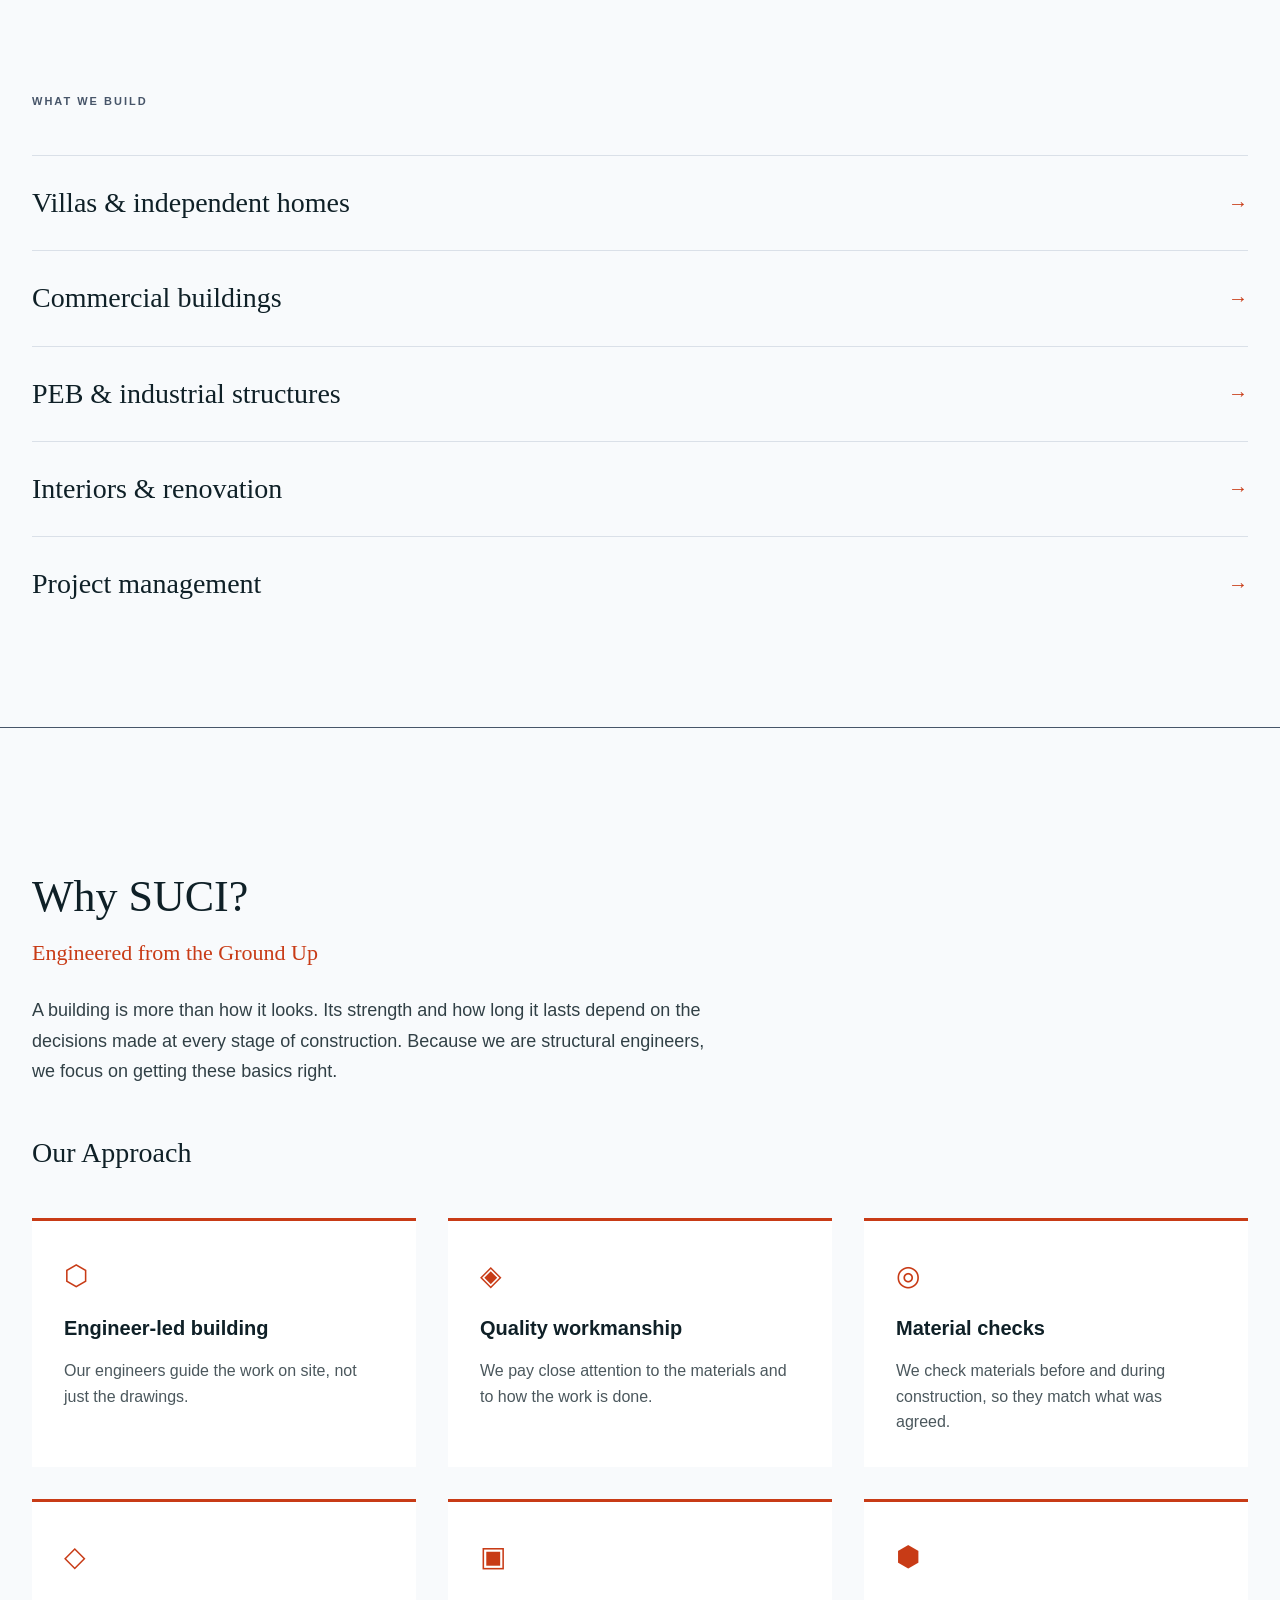
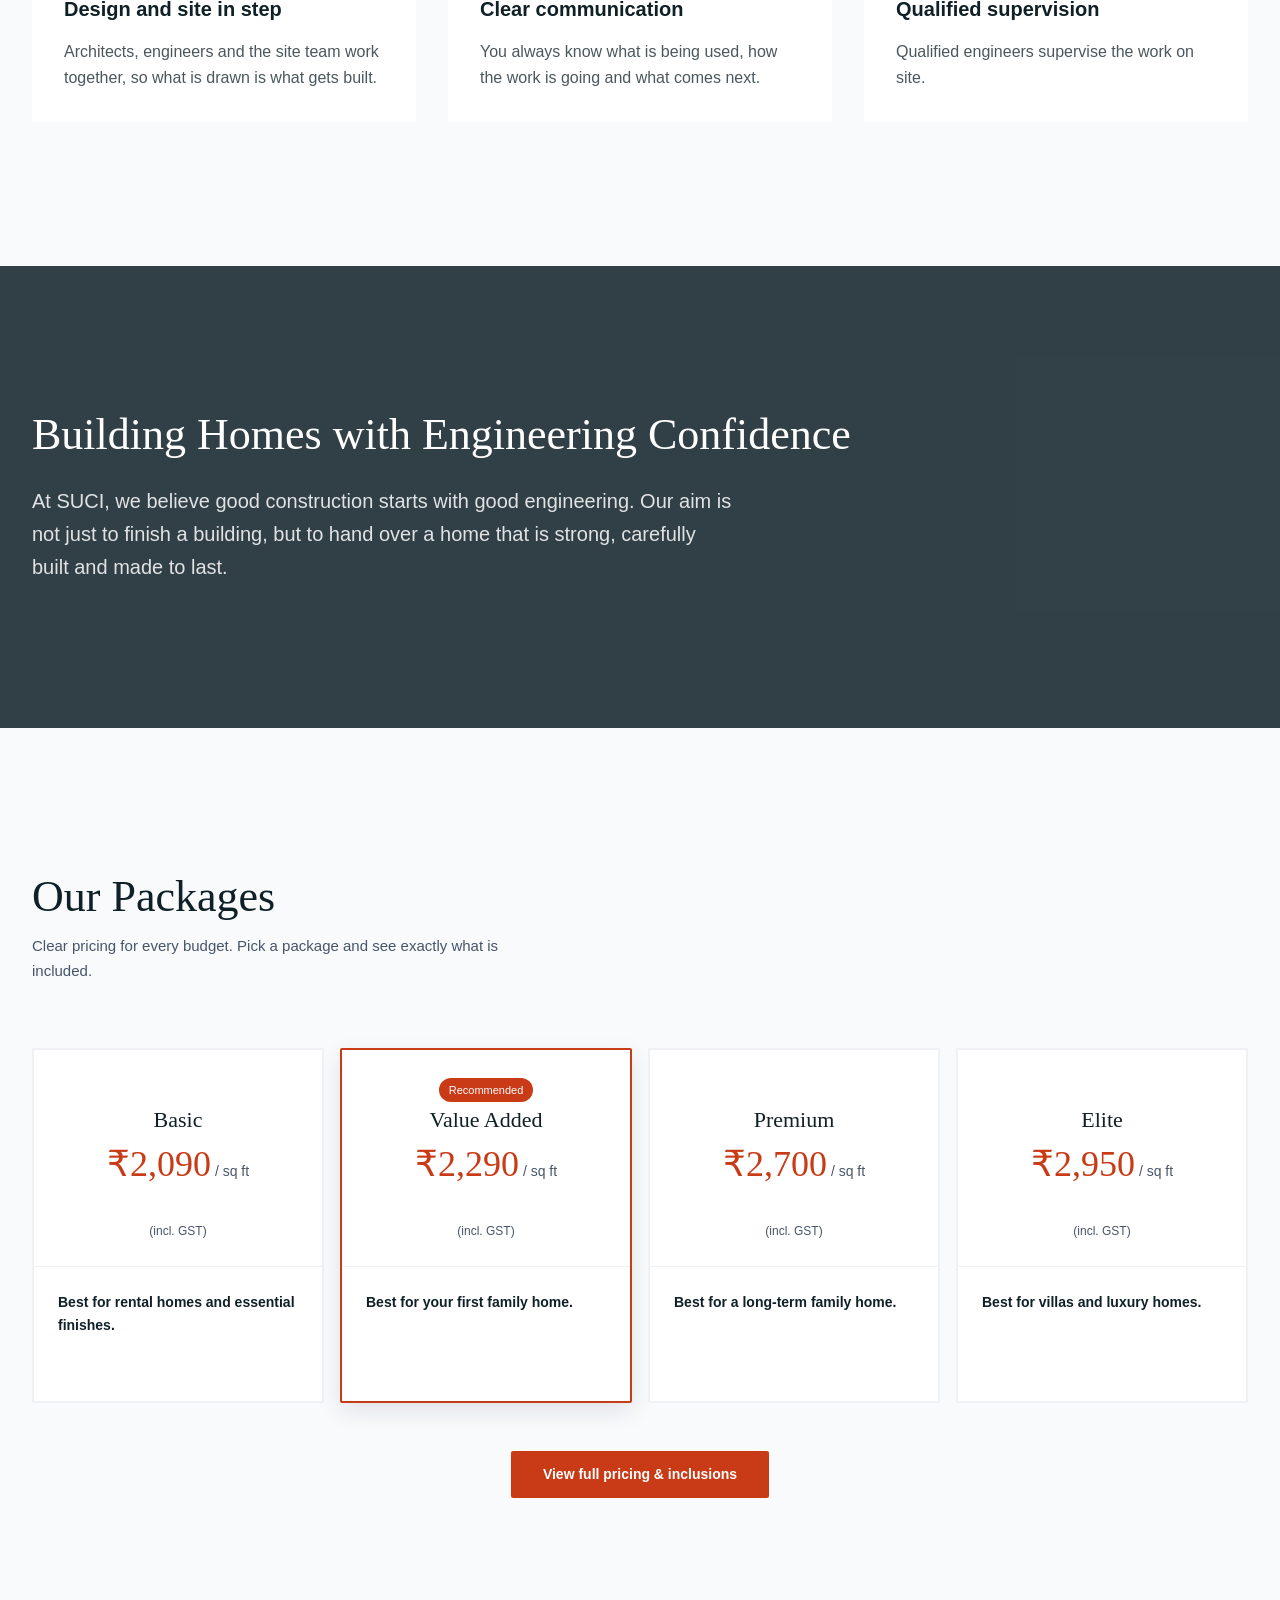
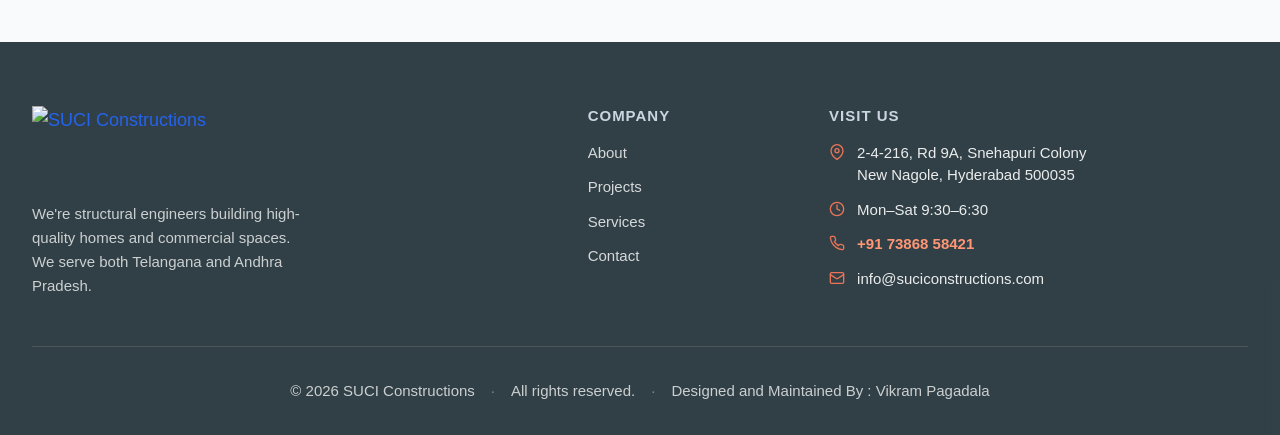
==== commit 065cf567: "Add Open Graph preview images and meta tags, update sitemap, remove legacy assets, and polish page S" ====
--- a/index.html
+++ b/index.html
@@ -12,9 +12,25 @@
   <link rel="icon" href="icon-192.png" type="image/png" sizes="192x192">
   <link rel="apple-touch-icon" href="apple-touch-icon.png">
   <link rel="canonical" href="https://www.suciconstructions.com/">
+  <meta name="theme-color" content="#0F2027">
+  <meta property="og:type" content="website">
+  <meta property="og:site_name" content="SUCI Constructions">
+  <meta property="og:locale" content="en_IN">
+  <meta property="og:title" content="Construction Company in Nagole, Hyderabad | SUCI Constructions">
+  <meta property="og:description" content="Engineer-led construction company in Hyderabad. Villas, independent houses and commercial buildings from ₹2,090/sq ft incl. GST. Book a free site visit.">
+  <meta property="og:url" content="https://www.suciconstructions.com/">
+  <meta property="og:image" content="https://www.suciconstructions.com/assets/images/og/og-home.jpg">
+  <meta property="og:image:secure_url" content="https://www.suciconstructions.com/assets/images/og/og-home.jpg">
+  <meta property="og:image:type" content="image/jpeg">
+  <meta property="og:image:width" content="1200">
+  <meta property="og:image:height" content="630">
+  <meta property="og:image:alt" content="SUCI Constructions — Homes and Buildings, Engineered to last. Engineer-led construction in Hyderabad.">
+  <meta name="twitter:card" content="summary_large_image">
+  <meta name="twitter:image" content="https://www.suciconstructions.com/assets/images/og/og-home.jpg">
+  <meta name="twitter:image:alt" content="SUCI Constructions — Homes and Buildings, Engineered to last. Engineer-led construction in Hyderabad.">
   <link rel="preload" href="assets/fonts/bodoni-moda-latin.woff2" as="font" type="font/woff2" crossorigin>
   <link rel="preload" href="assets/fonts/manrope-latin.woff2" as="font" type="font/woff2" crossorigin>
-  <link rel="stylesheet" href="style.css?v=20261029g">
+  <link rel="stylesheet" href="style.css?v=20261029h">
   <script type="application/ld+json">
   {
     "@context": "https://schema.org",
@@ -25,6 +41,7 @@
         "name": "SUCI Constructions",
         "url": "https://www.suciconstructions.com",
         "logo": "https://www.suciconstructions.com/assets/logos/suci-logo.png",
+        "image": "https://www.suciconstructions.com/assets/images/og/og-home.jpg",
         "description": "Engineer-led construction company in Hyderabad building villas, independent houses and commercial buildings across Telangana and Andhra Pradesh.",
         "telephone": "+917386858421",
         "email": "info@suciconstructions.com",
@@ -154,12 +171,8 @@
           </picture>
         </div>
 
-        <!-- Lens ring with crosshair ticks and label -->
+        <!-- Liquid glass lens ring and label -->
         <div class="ring" id="hero-lens-ring" aria-hidden="true">
-          <span class="ring-tick" data-pos="top"></span>
-          <span class="ring-tick" data-pos="right"></span>
-          <span class="ring-tick" data-pos="bottom"></span>
-          <span class="ring-tick" data-pos="left"></span>
           <span class="ring-label" id="hero-ring-label">FINISHED</span>
         </div>
 
@@ -415,6 +428,6 @@
     </div>
   </footer>
 
-  <script src="main.js?v=20261029g"></script>
+  <script src="main.js?v=20261029h"></script>
 </body>
 </html>
--- a/style.css
+++ b/style.css
@@ -130,6 +130,19 @@
 }
 .skip-link:focus { top: var(--space-16); }
 
+/* Hidden visually, still read by screen readers and search engines */
+.visually-hidden {
+  position: absolute !important;
+  width: 1px;
+  height: 1px;
+  padding: 0;
+  margin: -1px;
+  overflow: hidden;
+  clip: rect(0, 0, 0, 0);
+  white-space: nowrap;
+  border: 0;
+}
+
 /* ============================================
    TYPOGRAPHY
    ============================================ */
@@ -151,7 +164,6 @@
   line-height: 1.05;
 }
 .body-large { font-size: 16px; line-height: 1.65; }
-.body-small { font-size: 13px; line-height: 1.5; font-weight: var(--font-weight-medium); }
 
 @media (min-width: 768px) {
   h1 { font-size: 52px; }
@@ -231,10 +243,12 @@
   width: 100%;
   z-index: 200;
   padding: 10px 12px 0;
-  transition: padding 0.3s ease;
+  transition: padding 0.3s ease, transform 0.4s cubic-bezier(0.22, 1, 0.36, 1);
   color: var(--color-pure-white);
   pointer-events: none;
 }
+/* Auto-hide: slides fully out of view (including its shadow) while scrolling down */
+.site-header.is-hidden { transform: translateY(calc(-100% - 24px)); }
 @media (min-width: 768px) { .site-header { padding: 14px 20px 0; } }
 
 .site-header.scrolled { padding-top: 8px; }
@@ -254,7 +268,7 @@
   box-shadow: var(--glass-shadow);
   transition: background 0.35s ease, box-shadow 0.35s ease;
 }
-@media (min-width: 1024px) { .header-container { padding: 8px 10px 8px 8px; } }
+@media (min-width: 1024px) { .header-container { padding: 6px 8px 6px 6px; } }
 
 /* Specular rim */
 .header-container::before {
@@ -287,6 +301,10 @@
   }
 }
 
+.site-header.scrolled .header-container {
+  background: linear-gradient(135deg, rgba(36,60,72,0.74) 0%, rgba(15,32,39,0.64) 100%);
+}
+
 .site-header.light-hero { color: var(--color-deccan-slate); }
 .site-header.light-hero .header-container { background: var(--glass-light-bg); }
 .site-header.light-hero .header-phone { border-color: rgba(15,32,39,0.2); }
@@ -315,7 +333,7 @@
   object-fit: contain;
   filter: drop-shadow(0 1px 2px rgba(0,0,0,0.2));
 }
-@media (min-width: 768px) { .header-logo img { height: 44px; } }
+@media (min-width: 768px) and (max-width: 1023px) { .header-logo img { height: 44px; } }
 
 /* Desktop Nav */
 .header-nav {
@@ -486,7 +504,7 @@
   padding: 16px 24px 24px;
   overflow-y: auto;
   border-radius: 28px;
-  background: var(--glass-dark-bg);
+  background: linear-gradient(160deg, rgba(36,60,72,0.8) 0%, rgba(15,32,39,0.72) 100%);
   -webkit-backdrop-filter: var(--glass-blur);
   backdrop-filter: var(--glass-blur);
   box-shadow: var(--glass-shadow);
@@ -656,7 +674,7 @@
    ============================================ */
 .breadcrumbs {
   position: absolute;
-  top: 70px;
+  top: 92px;
   left: 0;
   width: 100%;
   z-index: 10;
@@ -819,8 +837,6 @@
   -webkit-mask-composite: xor;
   mask-composite: exclude;
 }
-
-.ring-tick { display: none; }
 
 .ring-label {
   position: absolute;
@@ -1406,14 +1422,6 @@
   margin-bottom: var(--space-16);
 }
 
-/* Pricing hero — lighter variant */
-.page-hero--light {
-  background-color: var(--color-lime-plaster);
-  color: var(--color-deccan-slate);
-  padding-bottom: var(--space-64);
-}
-.page-hero--light .hero-eyebrow-tag { color: var(--color-aged-brass); }
-
 /* ============================================
    MILESTONES / TIMELINE
    ============================================ */
@@ -1607,8 +1615,7 @@
   text-align: center;
 }
 
-.cta-band .cta-button,
-.cta-band .cta-band-button {
+.cta-band .cta-button {
   display: inline-block;
   align-self: center;
   margin: 0 auto;
@@ -1619,30 +1626,11 @@
   border-radius: 8px;
 }
 
-.cta-band-button {
-  display: inline-block;
-  background-color: rgba(15,32,39,0.85);
-  color: var(--color-pure-white);
-  padding: 16px 32px;
-  border-radius: 2px;
-  font-weight: var(--font-weight-semibold);
-  transition: background-color 0.2s ease, transform 0.2s ease;
-}
-.cta-band-button:hover { background-color: #0a1518; text-decoration: none; transform: translateY(-2px); }
-
-/* Dark CTA Band */
-.cta-band--dark {
-  background-color: rgba(15,32,39,0.85);
-}
-.cta-band--dark p { opacity: 0.8; }
-.cta-band--dark .cta-button { background-color: var(--color-aged-brass); }
-.cta-band--dark .cta-button:hover { background-color: #d63e17; }
-
 /* ============================================
    CONTACT PAGE
    ============================================ */
 .contact-hero {
-  padding-top: 110px;
+  padding-top: 140px;
   padding-bottom: var(--space-64);
   background-color: rgba(15,32,39,0.85);
   color: var(--color-pure-white);
@@ -1710,8 +1698,8 @@
 }
 
 .card-content { min-width: 0; overflow-wrap: anywhere; display: flex; flex-direction: column; gap: 4px; }
-.card-content h4 { font-size: 13px; text-transform: uppercase; letter-spacing: 1px; font-weight: var(--font-weight-semibold); margin: 0; color: inherit; }
-.card-content p { margin: 0; font-size: 15px; line-height: 1.4; color: inherit; opacity: 0.9; }
+.card-content .card-label { font-size: 13px; text-transform: uppercase; letter-spacing: 1px; font-weight: var(--font-weight-semibold); margin: 0; color: inherit; }
+.card-content p:not(.card-label) { margin: 0; font-size: 15px; line-height: 1.4; color: inherit; opacity: 0.9; }
 .closed-note { font-size: 13px !important; opacity: 0.7 !important; }
 
 /* Form */
@@ -1721,7 +1709,11 @@
   border-top: 4px solid var(--color-aged-brass);
 }
 @media (min-width: 600px) { .contact-form { padding: var(--space-48); } }
-.contact-form h3 { margin-bottom: var(--space-8); }
+.contact-form h2 { font-size: 21px; line-height: 1.25; margin-bottom: var(--space-8); }
+@media (min-width: 768px) { .contact-form h2 { font-size: 26px; } }
+@media (min-width: 1024px) { .contact-form h2 { font-size: 28px; } }
+.form-status:empty { display: none; }
+.form-status { font-size: 14px; line-height: 1.5; color: var(--color-deccan-slate); background: var(--color-lime-plaster); border-left: 3px solid #34C759; padding: 10px 14px; margin: 0; }
 .form-subtitle { color: var(--color-tandur-stone); font-size: var(--font-base-mobile); margin-bottom: var(--space-32); }
 
 .form { display: flex; flex-direction: column; gap: var(--space-24); }
